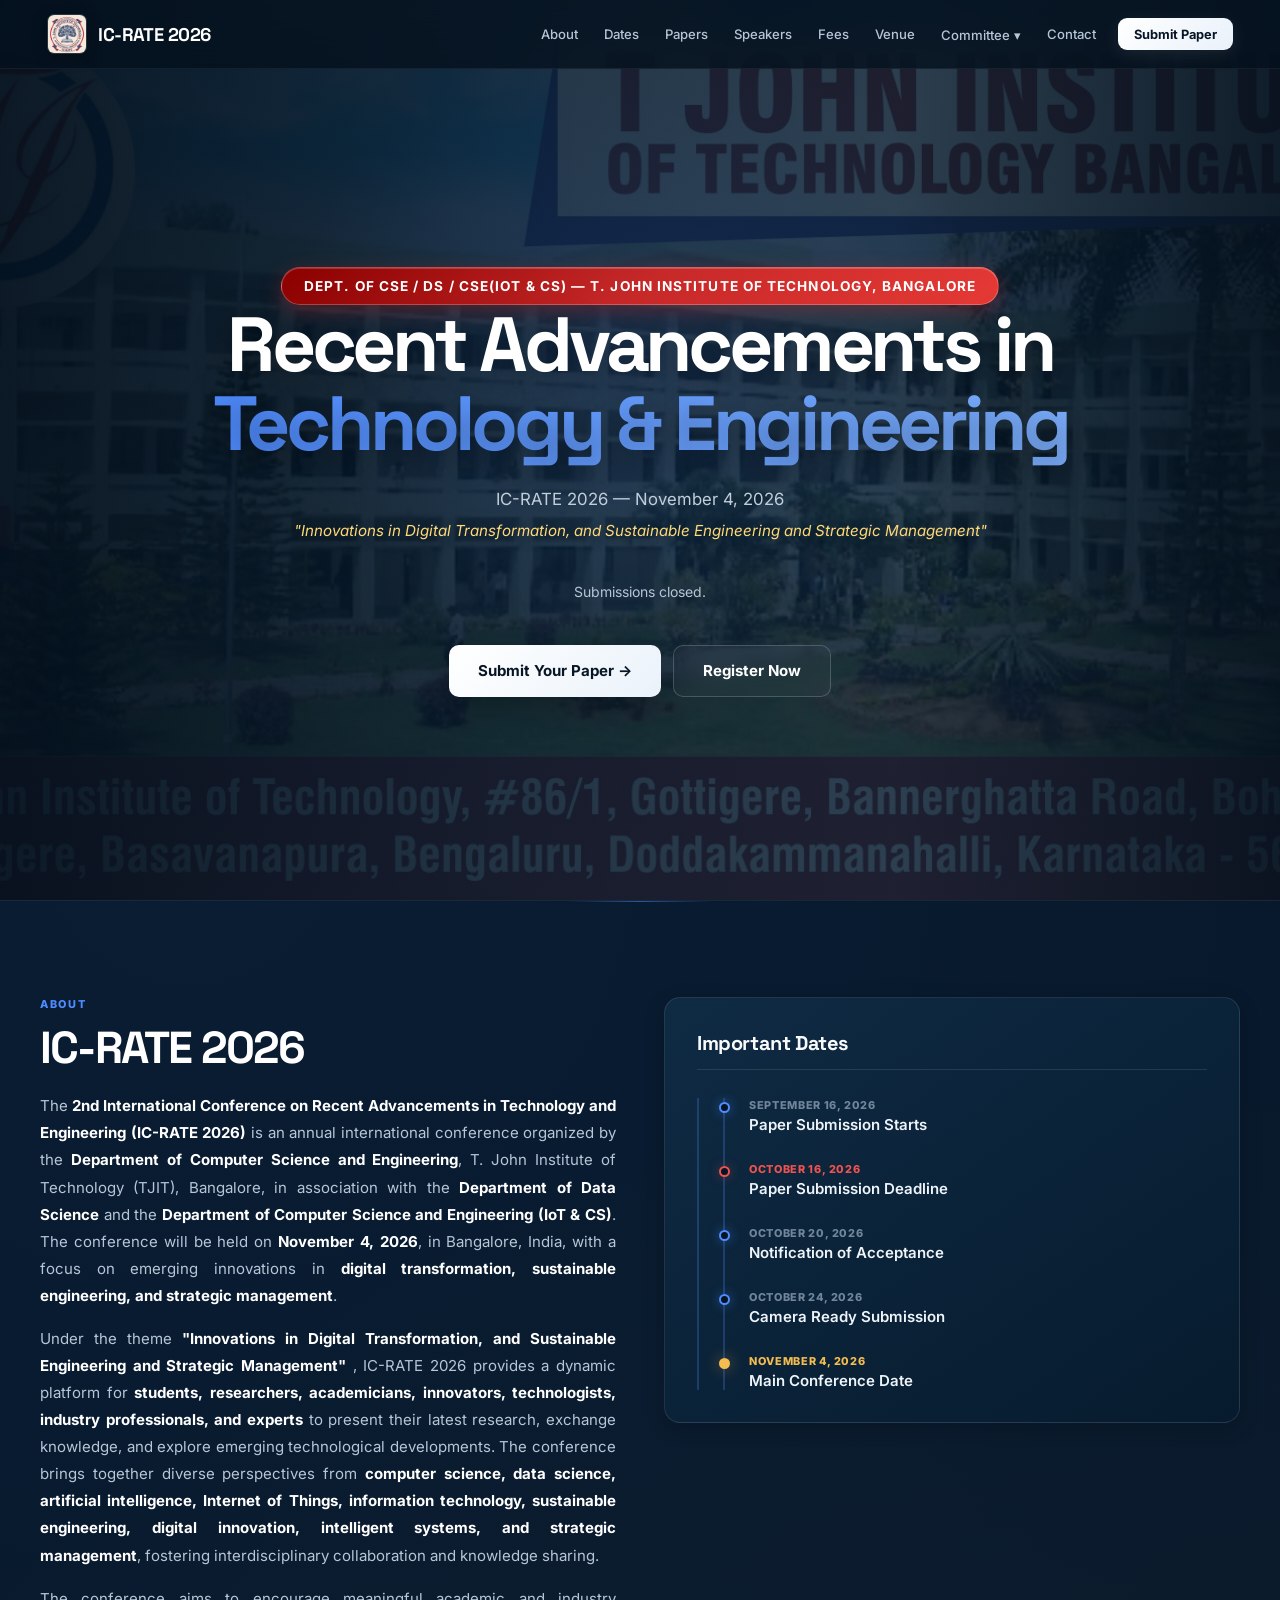
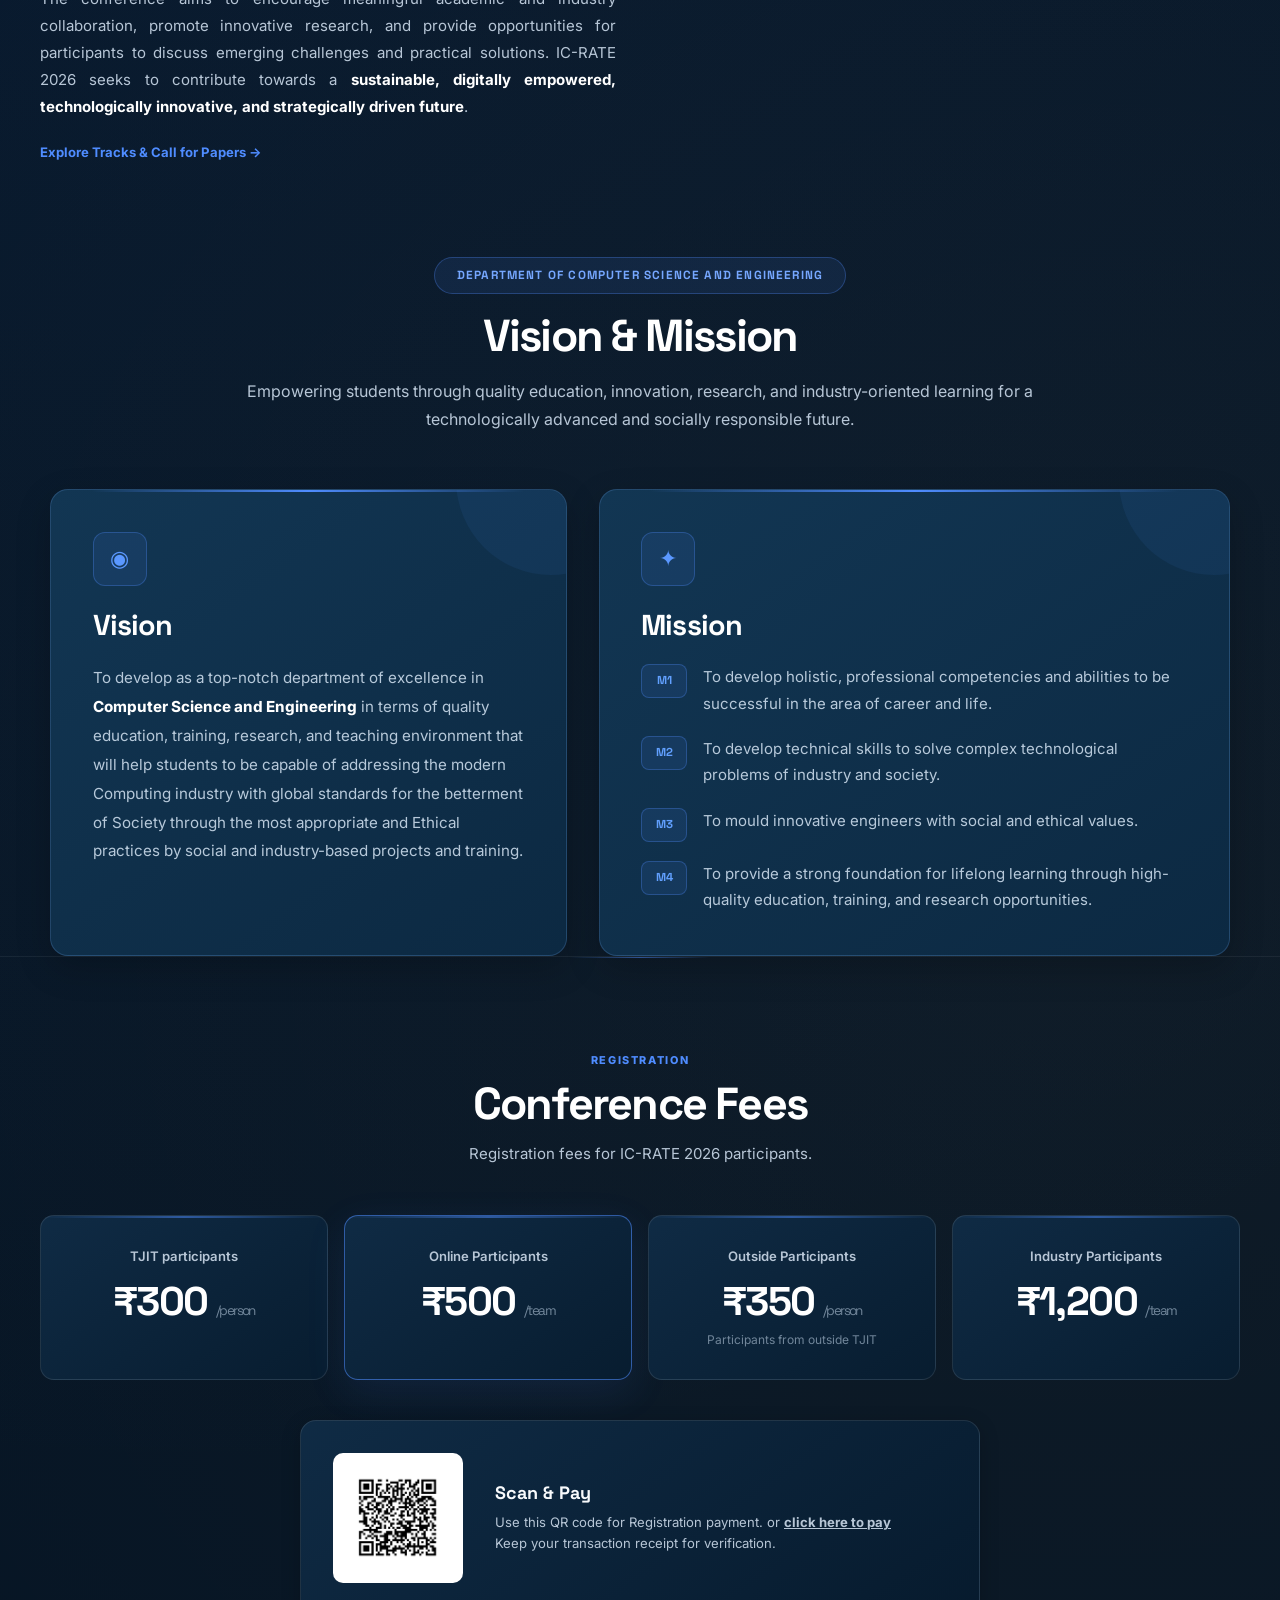
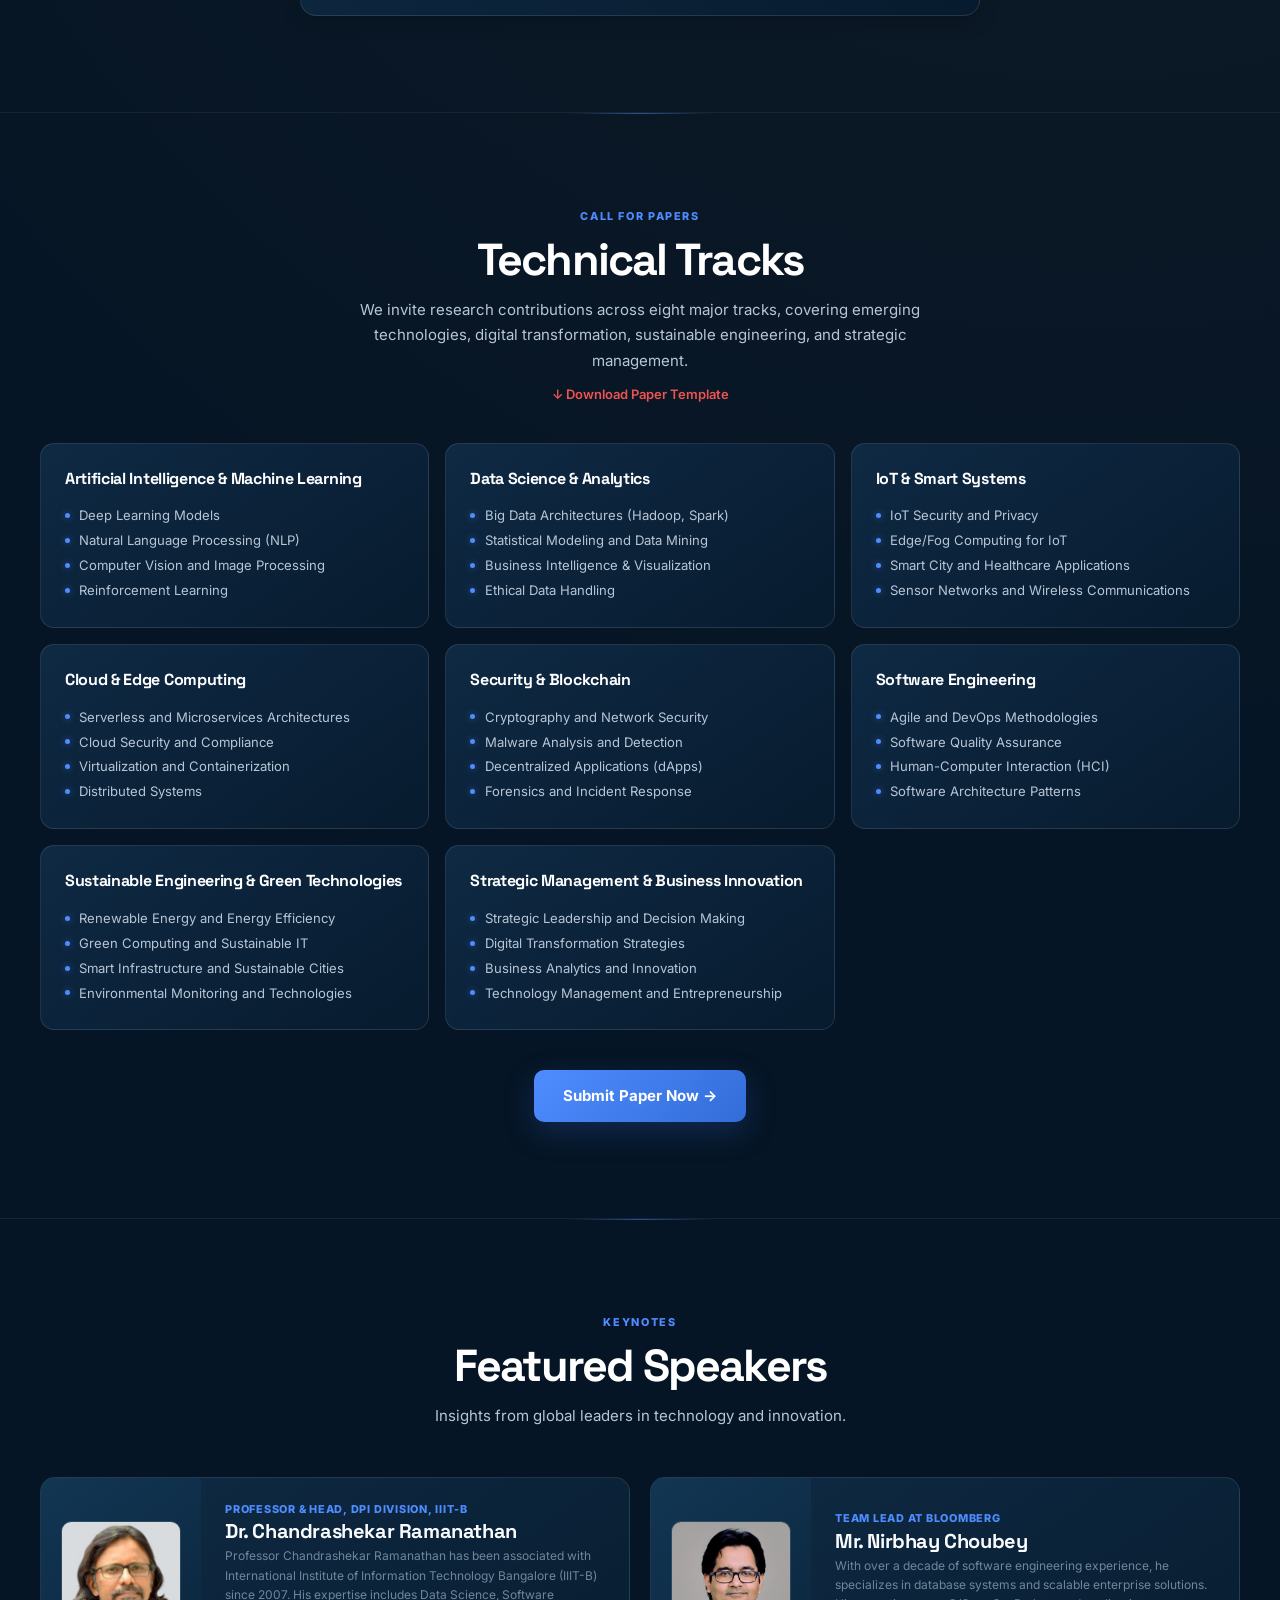
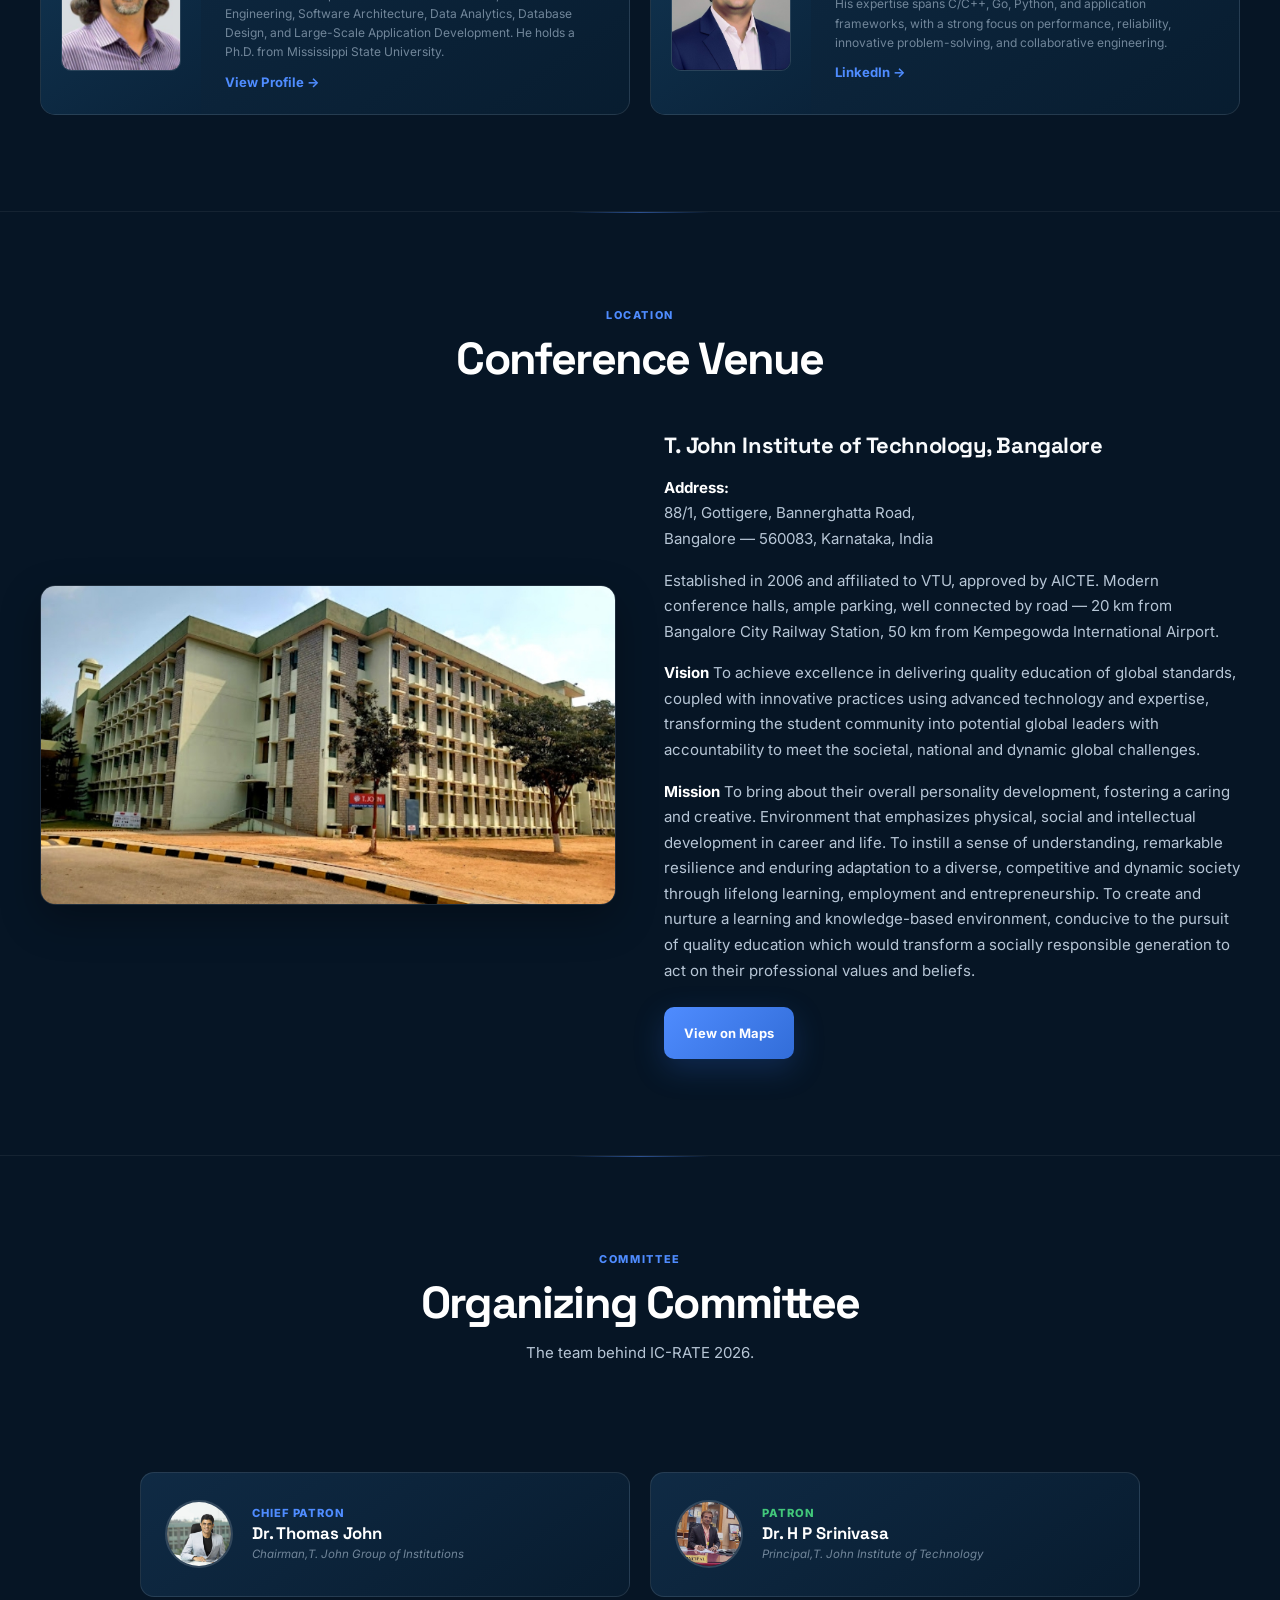
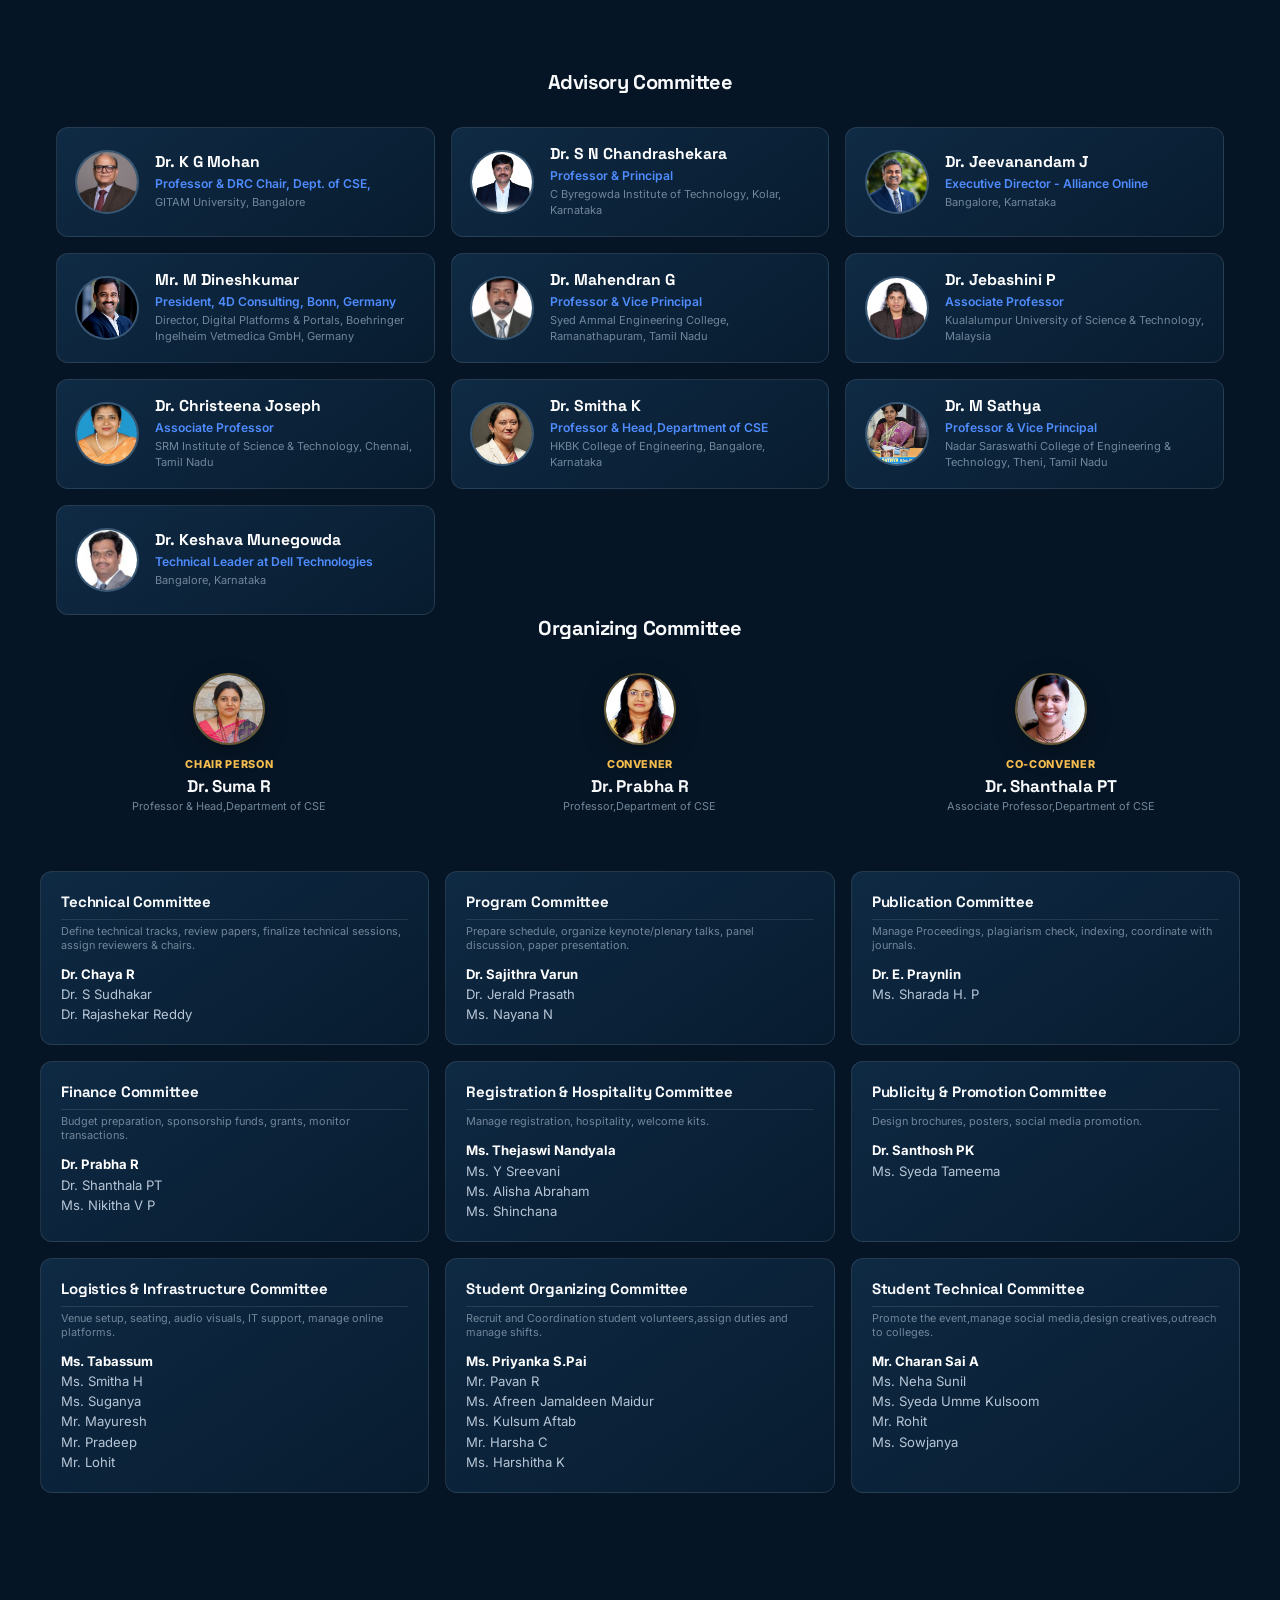
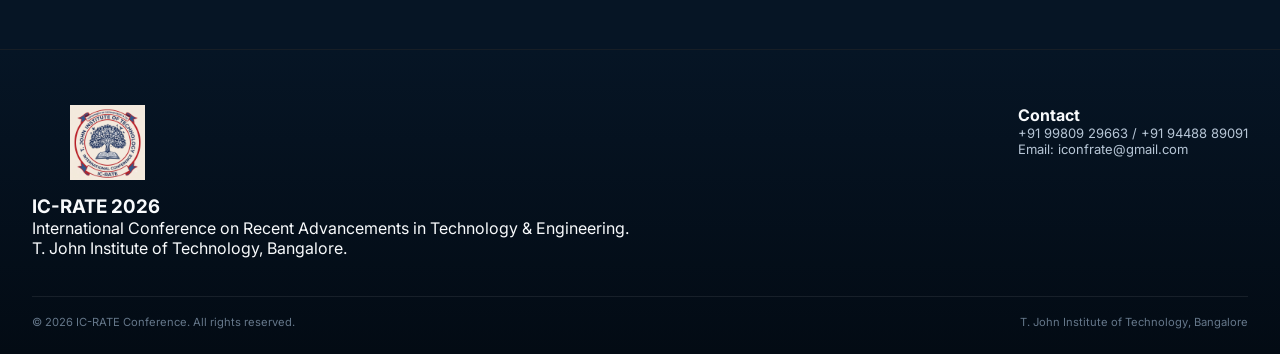
==== index.html @ 7c99b268 "after logo" ====
<!DOCTYPE html>
<html lang="en">
<head>
    <meta charset="UTF-8">
    <meta name="viewport" content="width=device-width, initial-scale=1.0">
    <link rel="icon" type="image/png" href="./image/LOGO.jpeg">
    <title>IC-RATE 2026 — International Conference on Recent Advancements in Technology & Engineering</title>
    <meta name="description" content="IC-RATE 2026: International Conference on Recent Advancements in Technology and Engineering. November 20, 2026 — T. John Institute of Technology, Bangalore.">
    <link rel="stylesheet" href="style.css">
</head>
<body>

    <!-- HEADER -->
    <header class="header" id="header">
        <div class="header-inner">
            <a href="#hero" class="logo-link">
                <img src="./image/LOGO.jpeg" alt="IC-RATE 2026" class="logo-img">
                <span class="logo-text">IC-RATE 2026</span>
            </a>

            <nav class="nav">
                <a href="#about">About</a>
                <a href="#dates-sec">Dates</a>
                <a href="#tracks">Papers</a>
                <a href="#keynotes">Speakers</a>
                <a href="#fees">Fees</a>
                <a href="#venue">Venue</a>
                <div class="nav-dd">
                    <a href="#committee" style="cursor:pointer">Committee ▾</a>
                    <div class="nav-dd-menu">
                        <a href="#committee">Organizing</a>
                        <a href="#advisory">Advisory</a>
                        <a href="#coreteam">Steering</a>
                    </div>
                </div>
                <a href="#contact">Contact</a>
                <a href="./submit-paper.html" class="nav-cta">
                    Submit Paper
                    </a>
            </nav>

            <button class="mobile-btn" id="mob-btn" aria-label="Menu"><span></span><span></span><span></span></button>
        </div>

        <nav class="mobile-menu" id="mob-menu">
            <button class="mobile-close" id="mob-close">&times;</button>
            <a href="#about" onclick="closeMob()">About</a>
            <a href="#dates-sec" onclick="closeMob()">Dates</a>
            <a href="#tracks" onclick="closeMob()">Papers</a>
            <a href="#keynotes" onclick="closeMob()">Speakers</a>
            <a href="#fees" onclick="closeMob()">Fees</a>
            <a href="#venue" onclick="closeMob()">Venue</a>
            <a href="#committee" onclick="closeMob()">Committee</a>
            <a href="#contact" onclick="closeMob()">Contact</a>
            <a href="./submit-paper.html" target="_blank" class="nav-cta" onclick="closeMob()">Submit Paper</a>
        </nav>
    </header>

    <!-- HERO -->
    <section class="hero" id="hero">
        <div class="hero-bg">
            <img src="./image/19666T John Institute.jpg" alt="TJIT Building" class="carousel-image active" size="cover">
            <img src="./image/blockgate.jpeg" alt="TJIT Campus" class="carousel-image">
            <img src="./image/maxresdefault.jpg" alt="Conference Hall" class="carousel-image">
        </div>
        <div class="hero-dim"></div>

        <div class="hero-body">
            <p class="hero-eyebrow">
    DEPT. OF CSE / DS / CSE(IOT & CS) — T. JOHN INSTITUTE OF TECHNOLOGY, BANGALORE
</p>

            <h1 class="hero-title">
                Recent Advancements in <em>Technology & Engineering</em>
            </h1>

            <p class="hero-sub">IC-RATE 2026 — November 4, 2026</p>
            <p class="hero-theme">"Innovations in Digital Transformation, and Sustainable Engineering and Strategic Management"</p>

            <div class="cd" id="countdown">
                <div class="cd-box"><div class="cd-n" id="c-d">--</div><div class="cd-l">Days</div></div>
                <div class="cd-box"><div class="cd-n" id="c-h">--</div><div class="cd-l">Hours</div></div>
                <div class="cd-box"><div class="cd-n" id="c-m">--</div><div class="cd-l">Min</div></div>
                <div class="cd-box"><div class="cd-n" id="c-s">--</div><div class="cd-l">Sec</div></div>
            </div>

            <div class="hero-btns">
                <a href="./submit-paper.html" target="_blank" class="btn btn-w">Submit Your Paper →</a>
                <a href="#fees" class="btn btn-ghost">Register Now</a>
            </div>
        </div>
    </section>

    <!-- ABOUT + DATES -->
    <section class="section" id="about">
        <div class="wrap">
            <div class="split">
                <div data-anim>
                    <p class="sec-eyebrow">About</p>
                    <h2 class="sec-title">IC-RATE 2026</h2>
                    <p class="about-body" style="margin-top:1.25rem;">
    The <strong>2nd International Conference on Recent Advancements in
    Technology and Engineering (IC-RATE 2026)</strong> is an annual
    international conference organized by the
    <strong>Department of Computer Science and Engineering</strong>,
    T. John Institute of Technology (TJIT), Bangalore, in association
    with the <strong>Department of Data Science</strong> and the
    <strong>Department of Computer Science and Engineering
    (IoT &amp; CS)</strong>.
    
    The conference will be held on <strong>November 4, 2026</strong>,
    in Bangalore, India, with a focus on emerging innovations in
    <strong>digital transformation, sustainable engineering, and
    strategic management</strong>.
</p>

<p class="about-body" style="margin-top:1rem;">
    Under the theme
    <strong>
        "Innovations in Digital Transformation, and Sustainable Engineering
        and Strategic Management"
    </strong>,
    IC-RATE 2026 provides a dynamic platform for
    <strong>students, researchers, academicians, innovators, technologists,
    industry professionals, and experts</strong> to present their latest
    research, exchange knowledge, and explore emerging technological
    developments.
    
    The conference brings together diverse perspectives from
    <strong>computer science, data science, artificial intelligence,
    Internet of Things, information technology, sustainable engineering,
    digital innovation, intelligent systems, and strategic management</strong>,
    fostering interdisciplinary collaboration and knowledge sharing.
</p>

<p class="about-body" style="margin-top:1rem;">
    The conference aims to encourage meaningful academic and industry
    collaboration, promote innovative research, and provide opportunities
    for participants to discuss emerging challenges and practical
    solutions. IC-RATE 2026 seeks to contribute towards a
    <strong>sustainable, digitally empowered, technologically innovative,
    and strategically driven future</strong>.
</p>
<!-- =========================================================
     VISION & MISSION
========================================================= -->
<!-- =========================================================
     DEPARTMENT VISION & MISSION
========================================================= -->


                    <a href="#tracks" class="arr-link">Explore Tracks & Call for Papers →</a>
                </div>

                <div data-anim data-anim-delay="2" id="dates-sec">
                    <div class="dates-box">
                        <h3 class="dates-heading">Important Dates</h3>
                        <div class="tl">
                            <div class="tl">
                            <div class="tl-item">
                                 <div class="tl-dot"></div>
                                <p class="tl-date">September 16, 2026</p>
                                <p class="tl-label">Paper Submission Starts</p>
                            </div>
                            <div class="tl-item red">
                            <div class="tl-dot"></div>
                            <p class="tl-date">October 16, 2026</p>
                            <p class="tl-label">Paper Submission Deadline</p>
                            </div>

                            <div class="tl-item">
                            <div class="tl-dot"></div>
                            <p class="tl-date">October 20, 2026</p>
                            <p class="tl-label">Notification of Acceptance</p>
                        </div>

                        <div class="tl-item">
                            <div class="tl-dot"></div>
                            <p class="tl-date">October 24, 2026</p>
                            <p class="tl-label">Camera Ready Submission</p>
                        </div>

                        <div class="tl-item gold">
                            <div class="tl-dot"></div>
                            <p class="tl-date">November 4, 2026</p>
                            <p class="tl-label">Main Conference Date</p>
                        </div>
                    </div>
                        </div>
                    </div>
                </div>
            </div>
        </div>
    </section>
<div class="department-vm" data-anim>

    <!-- Department Heading -->
    <div class="department-vm-heading">

        <p class="vm-eyebrow">
            DEPARTMENT OF COMPUTER SCIENCE AND ENGINEERING
        </p>

        <h2>
            Vision &amp; Mission
        </h2>

        <p class="vm-intro">
            Empowering students through quality education, innovation,
            research, and industry-oriented learning for a technologically
            advanced and socially responsible future.
        </p>

    </div>


    <!-- Vision & Mission Cards -->
    <div class="vision-mission">

        <!-- VISION -->
        <div class="vm-card">

            <div class="vm-icon">
                <span>◉</span>
            </div>

            <h3>Vision</h3>

            <p>
                To develop as a top-notch department of excellence in
                <strong>Computer Science and Engineering</strong> in terms of
                quality education, training, research, and teaching
                environment that will help students to be capable of
                addressing the modern Computing industry with global
                standards for the betterment of Society through the most
                appropriate and Ethical practices by social and
                industry-based projects and training.
            </p>

        </div>


        <!-- MISSION -->
        <div class="vm-card">

            <div class="vm-icon">
                <span>✦</span>
            </div>

            <h3>Mission</h3>

            <div class="mission-list">

                <div class="mission-item">
                    <span>M1</span>
                    <p>
                        To develop holistic, professional competencies and
                        abilities to be successful in the area of career and life.
                    </p>
                </div>

                <div class="mission-item">
                    <span>M2</span>
                    <p>
                        To develop technical skills to solve complex
                        technological problems of industry and society.
                    </p>
                </div>

                <div class="mission-item">
                    <span>M3</span>
                    <p>
                        To mould innovative engineers with social and ethical
                        values.
                    </p>
                </div>

                <div class="mission-item">
                    <span>M4</span>
                    <p>
                        To provide a strong foundation for lifelong learning
                        through high-quality education, training, and research
                        opportunities.
                    </p>
                </div>

            </div>

        </div>

    </div>

</div>
    <!-- FEES -->
    <section class="section" id="fees">
        <div class="wrap">

            <div style="text-align:center;margin-bottom:3rem;" data-anim>
                <p class="sec-eyebrow">Registration</p>
                <h2 class="sec-title">Conference Fees</h2>
                <p class="sec-desc" style="margin:0.75rem auto 0;">
                    Registration fees for IC-RATE 2026 participants.
                </p>
            </div>

            <div class="fees-row" data-anim>

                <div class="fee">
                    <p class="fee-cat">TJIT participants</p>
                    <p class="fee-price">₹300 <small>/person</small></p>
                    
                </div>

                <div class="fee pop">
                    <p class="fee-cat">Online Participants</p>
                    <p class="fee-price">₹500 <small>/team</small></p>
                    
                </div>

                <div class="fee">
                    <p class="fee-cat">Outside Participants</p>
                    <p class="fee-price">₹350 <small>/person</small></p>
                    <p class="fee-note">Participants from outside TJIT</p>
                </div>

                <div class="fee">
                    <p class="fee-cat">Industry Participants</p>
                    <p class="fee-price">₹1,200 <small>/team</small></p>
                    
                </div>

            </div>
            <div class="qr-strip" data-anim>
                <img src="./image/fees.jpg"
                    alt="Payment QR Code">

                <div>
                    <h4>Scan & Pay</h4>
                    <p>
                        Use this QR code for Registration payment. or <a href="https://forms.easebuzz.in/register/TJohnInstituteofTechn/ic-rate-2026-registration"><strong><u>click here to pay</u></strong></a><br>
                        Keep your transaction receipt for verification.
                    </p>
                </div>
            </div>

        </div>
    </section>



    <!-- CALL FOR PAPERS -->
    <!-- =========================================================
     CALL FOR PAPERS / TECHNICAL TRACKS
========================================================= -->

<section class="section" id="tracks">
    <div class="wrap">

        <!-- Section Heading -->
        <div style="text-align:center;margin-bottom:2.5rem;" data-anim>

            <p class="sec-eyebrow">Call for Papers</p>

            <h2 class="sec-title">Technical Tracks</h2>

            <p class="sec-desc" style="margin:0.75rem auto 0;">
                We invite research contributions across eight major tracks,
                covering emerging technologies, digital transformation,
                sustainable engineering, and strategic management.
            </p>

            <a href="https://drive.google.com/file/d/1yXmtBPtf-bDWNqI9zbNRnjCnfjYYNFZP/view?usp=drivesdk"
               target="_blank"
               rel="noopener"
               style="display:inline-block;
                      margin-top:0.75rem;
                      font-size:0.8125rem;
                      font-weight:600;
                      color:var(--red);">
                ↓ Download Paper Template
            </a>

        </div>


        <!-- =====================================================
             TECHNICAL TRACK GRID
        ====================================================== -->

        <div class="t-grid" data-anim>

            <!-- TRACK 1 -->
            <div class="t-card">

                <h3>
                    Artificial Intelligence &amp; Machine Learning
                </h3>

                <ul>
                    <li>Deep Learning Models</li>
                    <li>Natural Language Processing (NLP)</li>
                    <li>Computer Vision and Image Processing</li>
                    <li>Reinforcement Learning</li>
                </ul>

            </div>


            <!-- TRACK 2 -->
            <div class="t-card">

                <h3>
                    Data Science &amp; Analytics
                </h3>

                <ul>
                    <li>Big Data Architectures (Hadoop, Spark)</li>
                    <li>Statistical Modeling and Data Mining</li>
                    <li>Business Intelligence &amp; Visualization</li>
                    <li>Ethical Data Handling</li>
                </ul>

            </div>


            <!-- TRACK 3 -->
            <div class="t-card">

                <h3>
                    IoT &amp; Smart Systems
                </h3>

                <ul>
                    <li>IoT Security and Privacy</li>
                    <li>Edge/Fog Computing for IoT</li>
                    <li>Smart City and Healthcare Applications</li>
                    <li>Sensor Networks and Wireless Communications</li>
                </ul>

            </div>


            <!-- TRACK 4 -->
            <div class="t-card">

                <h3>
                    Cloud &amp; Edge Computing
                </h3>

                <ul>
                    <li>Serverless and Microservices Architectures</li>
                    <li>Cloud Security and Compliance</li>
                    <li>Virtualization and Containerization</li>
                    <li>Distributed Systems</li>
                </ul>

            </div>


            <!-- TRACK 5 -->
            <div class="t-card">

                <h3>
                    Security &amp; Blockchain
                </h3>

                <ul>
                    <li>Cryptography and Network Security</li>
                    <li>Malware Analysis and Detection</li>
                    <li>Decentralized Applications (dApps)</li>
                    <li>Forensics and Incident Response</li>
                </ul>

            </div>


            <!-- TRACK 6 -->
            <div class="t-card">

                <h3>
                    Software Engineering
                </h3>

                <ul>
                    <li>Agile and DevOps Methodologies</li>
                    <li>Software Quality Assurance</li>
                    <li>Human-Computer Interaction (HCI)</li>
                    <li>Software Architecture Patterns</li>
                </ul>

            </div>


            <!-- TRACK 7 -->
            <div class="t-card">

                <h3>
                    Sustainable Engineering &amp; Green Technologies
                </h3>

                <ul>
                    <li>Renewable Energy and Energy Efficiency</li>
                    <li>Green Computing and Sustainable IT</li>
                    <li>Smart Infrastructure and Sustainable Cities</li>
                    <li>Environmental Monitoring and Technologies</li>
                </ul>

            </div>


            <!-- TRACK 8 -->
            <div class="t-card">

                <h3>
                    Strategic Management &amp; Business Innovation
                </h3>

                <ul>
                    <li>Strategic Leadership and Decision Making</li>
                    <li>Digital Transformation Strategies</li>
                    <li>Business Analytics and Innovation</li>
                    <li>Technology Management and Entrepreneurship</li>
                </ul>

            </div>

        </div>


        <!-- SUBMIT PAPER BUTTON -->

        <div style="text-align:center;margin-top:2.5rem;" data-anim>

            <a href="./submit-paper.html"
               target="_blank"
               class="btn btn-accent">
                Submit Paper Now →
            </a>

        </div>

    </div>
</section>

    <!-- SPEAKERS -->
    <section class="section" id="keynotes">
        <div class="wrap">
            <div style="text-align:center;margin-bottom:3rem;" data-anim>
                <p class="sec-eyebrow">Keynotes</p>
                <h2 class="sec-title">Featured Speakers</h2>
                <p class="sec-desc" style="margin:0.75rem auto 0;">Insights from global leaders in technology and innovation.</p>
            </div>

            <div class="sp-grid" data-anim>
                <div class="sp-card">
                    <div class="sp-photo">
                        <img src="./image/Chandrashekar-Rama1.jpg" alt="Chandrashekar Ramanathan">
                    </div>
                    <div class="sp-body">
                        <p class="sp-role">Professor & Head, DPI Division, IIIT-B </p>

                        <h3 class="sp-name">Dr. Chandrashekar Ramanathan</h3>

        

                        <p class="sp-bio">
                            Professor Chandrashekar Ramanathan has been associated with International Institute of Information Technology Bangalore (IIIT-B) since 2007.
                            His expertise includes Data Science, Software Engineering, Software Architecture,
                            Data Analytics, Database Design, and Large-Scale Application Development.
                            He holds a Ph.D. from Mississippi State University.
                        </p>

                        <a href="https://www.iiitb.ac.in/faculty/chandrashekar-ramanathan"
                        target="_blank"
                        class="arr-link"
                        style="margin-top:0;">
                            View Profile →
                        </a>
                    </div>
                </div>

                <div class="sp-card">
                    <div class="sp-photo">
                        <img src="./image/LU.jpeg" alt="Nirbhay Choubey">
                    </div>
                    <div class="sp-body">
                        <p class="sp-role">Team Lead at Bloomberg</p>
                        <h3 class="sp-name">Mr. Nirbhay Choubey</h3>
                        <p class="sp-bio">With over a decade of software engineering experience, he specializes in database systems and scalable enterprise solutions. His expertise spans C/C++, Go, Python, and application frameworks, with a strong focus on performance, reliability, innovative problem-solving, and collaborative engineering.</p>
                        <a href="https://www.linkedin.com/in/nirbhayc/?lipi=urn%3Ali%3Apage%3Ad_flagship3_profile_view_base_contact_details%3BswGuXBqyQMiSSgutUBU7eg%3D%3D" target="_blank" class="arr-link" style="margin-top:0;">LinkedIn →</a>
                    </div>
                </div>
            </div>
        </div>
    </section>

    <!-- VENUE -->
    <section class="section" id="venue">
        <div class="wrap">
            <div style="text-align:center;margin-bottom:3rem;" data-anim>
                <p class="sec-eyebrow">Location</p>
                <h2 class="sec-title">Conference Venue</h2>
            </div>

            <div class="v-grid" data-anim>
                <img src="./image/blockgate.jpeg" alt="TJIT Campus" class="v-img">
                <div class="v-info">
                    <h3>T. John Institute of Technology, Bangalore</h3>
                    <p>
                        <strong>Address:</strong><br>
                        88/1, Gottigere, Bannerghatta Road,<br>
                        Bangalore — 560083, Karnataka, India
                    </p>
                    <p>
                        Established in 2006 and affiliated to VTU, approved by AICTE. Modern conference halls, ample parking, well connected by road — 20 km from Bangalore City Railway Station, 50 km from Kempegowda International Airport.
                    </p>
                    
                    <p><strong>Vision </strong>To achieve excellence in delivering quality education of global standards, coupled with innovative practices using advanced technology and expertise, transforming the student community into potential global leaders with accountability to meet the societal, national and dynamic global challenges.</p><p><strong>Mission</strong>
                    To bring about their overall personality development, fostering a caring and creative. Environment that emphasizes physical, social and intellectual development in career and life.
                    To instill a sense of understanding, remarkable resilience and enduring adaptation to a diverse, competitive and dynamic society through lifelong learning, employment and entrepreneurship.
                    To create and nurture a learning and knowledge-based environment, conducive to the pursuit of quality education which would transform a socially responsible generation to act on their professional values and beliefs.</p><a href="https://maps.app.goo.gl/tuCbLRYFfKM2oxBZ8" target="_blank" class="btn btn-accent" style="font-size:0.8125rem;padding:0.625rem 1.25rem;margin-top:0.5rem;">View on Maps</a>
                </div>
            </div>
        </div>
    </section>

    <!-- COMMITTEE -->
    <!-- COMMITTEE -->
<section class="section" id="committee">
    <div class="wrap">
        <div style="text-align:center;margin-bottom:3rem;" data-anim>
            <p class="sec-eyebrow">Committee</p>
            <h2 class="sec-title">Organizing Committee</h2>
            <p class="sec-desc" style="margin:0.75rem auto 0;">
                The team behind IC-RATE 2026.
            </p>
        </div>

        <!-- Institutional Leadership -->
        <h3 class="sub-heading" data-anim>Institutional Leadership</h3>

        <div class="patrons" data-anim>

            <div class="pat">
                <img src="./image/Dr. Thomas P .John.png"
                     alt="Dr. Thomas John">
                <div>
                    <p class="pr">Chief Patron</p>
                    <p class="pn">Dr. Thomas John</p>
                    <p class="pp">
                        Chairman,T. John Group of Institutions
                    </p>
                </div>
            </div>

            <div class="pat">
                <img src="./image/principal_sir.png"
                     alt="Dr. H P Srinivasa">
                <div>
                    <p class="pr" style="color:var(--green);">Patron</p>
                    <p class="pn">Dr. H P Srinivasa</p>
                    <p class="pp">
                       Principal,T. John Institute of Technology 
                    </p>
                </div>
            </div>

        </div>


<!-- =========================================================
     ADVISORY COMMITTEE
========================================================= -->

<h3 id="advisory" class="sub-heading" data-anim>
    Advisory Committee
</h3>

<div class="adv-grid" data-anim>

    <!-- 1. K G Mohan Gaindasa Kabadi -->
    <div class="adv">
        <img src="./image/K G MOHAN GAINDASA KABADI.jpeg"
             alt="K G Mohan Gaindasa Kabadi">

        <div>
            <p class="an">Dr. K G Mohan</p>

            <p class="ar">
                Professor &amp; DRC Chair, Dept. of CSE,
            </p>
            <p class="ao">GITAM University, Bangalore</p>
        </div>
    </div>


    <!-- 2. Dr. S N Chandrashekara -->
    <div class="adv">
        <img src="./image/CHANDRASECAR.jpeg"
             alt="Dr. S N Chandrashekara">

        <div>
            <p class="an">Dr. S N Chandrashekara</p>

            <p class="ar">
                Professor & Principal
            </p>

            <p class="ao">
                C Byregowda Institute of Technology,
                Kolar, Karnataka
            </p>
        </div>
    </div>


    <!-- 3. Dr. Jeevanandam J -->
    <div class="adv">
        <img src="./image/Dr. Jeevanandam J .png"
             alt="Dr. Jeevanandam J">

        <div>
            <p class="an">Dr. Jeevanandam J</p>

            <p class="ar">
                Executive Director - Alliance Online
            </p>

            <p class="ao">
                Bangalore, Karnataka
            </p>
        </div>
    </div>


    <!-- 4. Mr. M Dineshkumar -->
    <div class="adv">
        <img src="./image/Dineshkumar Munikrishnan.png"
             alt="Mr. M Dineshkumar">

        <div>
            <p class="an">Mr. M Dineshkumar</p>

            <p class="ar">
                President, 4D Consulting, Bonn, Germany
            </p>

            <p class="ao">
                Director, Digital Platforms &amp; Portals,
                Boehringer Ingelheim Vetmedica GmbH, Germany
            </p>
        </div>
    </div>


    <!-- 5. Dr. Mahendran G -->
    <div class="adv">
        <img src="./image/Mahendran.jpeg"
             alt="Dr. Mahendran G">

        <div>
            <p class="an">Dr. Mahendran G</p>

            <p class="ar">
                Professor & Vice Principal
            </p>

            <p class="ao">
                Syed Ammal Engineering College,
                Ramanathapuram, Tamil Nadu
            </p>
        </div>
    </div>


    <!-- 6. Dr. Jebashini P -->
    <div class="adv">
        <img src="./image/Jebashini.jpeg"
             alt="Dr. Jebashini P">

        <div>
            <p class="an">Dr. Jebashini P</p>

            <p class="ar">
                Associate Professor
            </p>

            <p class="ao">
                Kualalumpur University of Science &amp; Technology,
                Malaysia
            </p>
        </div>
    </div>


    <!-- 7. Dr. Christeena Joseph -->
    <div class="adv">
        <img src="./image/Christeena joseph.jpg"
             alt="Dr. Christeena Joseph">

        <div>
            <p class="an">Dr. Christeena Joseph</p>

            <p class="ar">
                Associate Professor
            </p>

            <p class="ao">
                SRM Institute of Science &amp; Technology,
                Chennai, Tamil Nadu
            </p>
        </div>
    </div>


    <!-- 8. Dr. Smitha K -->
    <div class="adv">
        <img src="./image/Smita.jpeg"
             alt="Dr. Smitha K">

        <div>
            <p class="an">Dr. Smitha K</p>

            <p class="ar">
                Professor & Head,Department of CSE
            </p>

            <p class="ao">
                HKBK College of Engineering,
                Bangalore, Karnataka
            </p>
        </div>
    </div>


    <!-- 9. Dr. M Sathya -->
    <div class="adv">
        <img src="./image/sathya.jpeg"
             alt="Dr. M Sathya">

        <div>
            <p class="an">Dr. M Sathya</p>

            <p class="ar">
                Professor & Vice Principal
            </p>

            <p class="ao">
                Nadar Saraswathi College of Engineering &amp; Technology,
                Theni, Tamil Nadu
            </p>
        </div>
    </div>


    <!-- 10. Dr. Keshava Munegowda -->
    <div class="adv">
        <img src="./image/Dr .Keshava Munegowda.jpeg"
             alt="Dr. Keshava Munegowda">

        <div>
            <p class="an">Dr. Keshava Munegowda</p>

            <p class="ar">
                Technical Leader at Dell Technologies
            </p>

            <p class="ao">
                Bangalore, Karnataka
            </p>
        </div>
    </div>

</div>
    
<section>   
     <!-- Organizing Committee -->
        <h3 class="sub-heading" data-anim>
            Organizing Committee
        </h3>

        <div class="core-grid" data-anim>

            <div class="cm">
                <img src="./image/suma.png"
                     alt="Dr. Suma R">
                <p class="cr">Chair Person</p>
                <p class="cn">Dr. Suma R</p>
                <p class="ct">
                    Professor & Head,Department of CSE
                </p>
            </div>

            <div class="cm">
                <img src="./image/PRABHA.jpg"
                     alt="Dr. Prabha R">
                <p class="cr">Convener</p>
                <p class="cn">Dr. Prabha R</p>
                <p class="ct">
                    Professor,Department of CSE
                </p>
            </div>

            <div class="cm">
                <img src="./image/shanthala.jpeg"
                     alt="Dr. Shanthala PT">
                <p class="cr">Co-Convener</p>
                <p class="cn">Dr. Shanthala PT</p>
                <p class="ct">
                    Associate Professor,Department of CSE
                </p>
            </div>

        </div>
    </section>

<section>   
        <!-- Functional Committees -->
        <h3 class="sub-heading" data-anim>
            Functional Committees
        </h3>

        <div class="fn-grid" data-anim>

            <!-- Technical Committee -->
            <div class="fn">
                <h4>Technical Committee</h4>
                <p class="fd">
                    Define technical tracks, review papers, finalize technical
                    sessions, assign reviewers & chairs.
                </p>
                <ul>
                    <li>Dr. Chaya R</li>
                    <li>Dr. S Sudhakar</li>
                    <li>Dr. Rajashekar Reddy</li>
                </ul>
            </div>

            <!-- Program Committee -->
            <div class="fn">
                <h4>Program Committee</h4>
                <p class="fd">
                    Prepare schedule, organize keynote/plenary talks,
                    panel discussion, paper presentation.
                </p>
                <ul>
                    <li>Dr. Sajithra Varun</li>
                    <li>Dr. Jerald Prasath</li>
                    <li>Ms. Nayana N</li>
                </ul>
            </div>

            <!-- Publication Committee -->
            <div class="fn">
                <h4>Publication Committee</h4>
                <p class="fd">
                    Manage Proceedings, plagiarism check, indexing,
                    coordinate with journals.
                </p>
                <ul>
                    <li>Dr. E. Praynlin</li>
                    <li>Ms. Sharada H. P</li>
                </ul>
            </div>

            <!-- Finance Committee -->
            <div class="fn">
                <h4>Finance Committee</h4>
                <p class="fd">
                    Budget preparation, sponsorship funds, grants,
                    monitor transactions.
                </p>
                <ul>
                    <li>Dr. Prabha R</li>
                    <li>Dr. Shanthala PT</li>
                    <li>Ms. Nikitha V P</li>
                </ul>
            </div>

            <!-- Registration & Hospitality -->
            <div class="fn">
                <h4>Registration & Hospitality Committee</h4>
                <p class="fd">
                    Manage registration, hospitality, welcome kits.
                </p>
                <ul>
                    <li>Ms. Thejaswi Nandyala</li>
                    <li>Ms. Y Sreevani</li>
                    <li>Ms. Alisha Abraham</li>
                    <li>Ms. Shinchana</li>
                </ul>
            </div>

            <!-- Publicity & Promotion -->
            <div class="fn">
                <h4>Publicity & Promotion Committee</h4>
                <p class="fd">
                    Design brochures, posters, social media promotion.
                </p>
                <ul>
                    <li>Dr. Santhosh PK</li>
                    <li>Ms. Syeda Tameema</li>
                </ul>
            </div>

            <!-- Logistics & Infrastructure -->
            <div class="fn">
                <h4>Logistics & Infrastructure Committee</h4>
                <p class="fd">
                    Venue setup, seating, audio visuals, IT support,
                    manage online platforms.
                </p>
                <ul>
                    <li>Ms. Tabassum</li>
                    <li>Ms. Smitha H</li>
                    <li>Ms. Suganya</li>
                    <li>Mr. Mayuresh</li>
                    <li>Mr. Pradeep</li>
                    <li>Mr. Lohit</li>
                </ul>
            </div>
            <div class="fn">
                <h4>Student Organizing Committee</h4>
                <p class="fd">
                   Recruit and Coordination student volunteers,assign duties and manage shifts.
                </p>
                <ul>
                    <li>Ms. Priyanka S.Pai</li>
                    <li>Mr. Pavan R</li>
                    <li>Ms. Afreen Jamaldeen Maidur </li>
                    <li>Ms. Kulsum Aftab</li>
                    <li>Mr. Harsha C </li>
                    <li>Ms. Harshitha K</li>
                </ul>
            </div>
            <div class="fn">
                <h4>Student Technical Committee</h4>
                <p class="fd">
                   Promote the event,manage social media,design creatives,outreach to colleges.
                </p>
                <ul>
                    <li>Mr. Charan Sai A</li>
                    <li>Ms. Neha Sunil</li>
                    <li>Ms. Syeda Umme Kulsoom</li>
                    <li>Mr. Rohit</li>
                    <li>Ms. Sowjanya </li>
                </ul>
            </div>
        </div>
    </div>
</section> 

    <!-- FOOTER -->
    <footer class="footer">
        <div class="footer-inner">
            <div class="footer-top">
                <div>
                 <h3><img src="./image/LOGO.jpeg" alt="IC-RATE 2026 Logo" class="footer-logo">IC-RATE 2026</h3>
                    
                    <p>
                    International Conference on Recent Advancements in Technology & Engineering.
                    <br>
                    T. John Institute of Technology, Bangalore.
                    </p>
                </div>
                <div id="contact">
                    <h4>Contact</h4>
                    <p style="font-size:0.8125rem;color:var(--text-dim);">+91 99809 29663 / +91 94488 89091</p>
                    <p style="font-size:0.8125rem;color:var(--text-dim);">Email: <a href="mailto:iconfrate@gmail.com">iconfrate@gmail.com</a></p>
                    
                </div>
            </div>
            <div class="footer-bottom">
                <p>&copy; 2026 IC-RATE Conference. All rights reserved.</p>
                <p>T. John Institute of Technology, Bangalore</p>
            </div>
        </div>
    </footer>

    <script>
    (function() {
        // Header scroll
        const hdr = document.getElementById('header');
        window.addEventListener('scroll', () => hdr.classList.toggle('scrolled', scrollY > 40));

        // Scroll reveal
        const io = new IntersectionObserver((entries) => {
            entries.forEach(e => { if (e.isIntersecting) { e.target.classList.add('in'); io.unobserve(e.target); } });
        }, { threshold: 0.1, rootMargin: '0px 0px -60px 0px' });
        document.querySelectorAll('[data-anim]').forEach(el => io.observe(el));

        // Countdown — Paper Submission Deadline: October 21, 2026
const dl = new Date('October 14, 2026 23:59:59').getTime();
        const p = n => String(n).padStart(2, '0');
        (function tick() {
            const d = dl - Date.now();
            if (d <= 0) { document.getElementById('countdown').innerHTML = '<p style="color:var(--text-dim);font-size:0.875rem;">Submissions closed.</p>'; return; }
            document.getElementById('c-d').textContent = p(Math.floor(d / 864e5));
            document.getElementById('c-h').textContent = p(Math.floor((d % 864e5) / 36e5));
            document.getElementById('c-m').textContent = p(Math.floor((d % 36e5) / 6e4));
            document.getElementById('c-s').textContent = p(Math.floor((d % 6e4) / 1e3));
            setTimeout(tick, 1000);
        })();

        // Hero carousel
        const imgs = document.querySelectorAll('.carousel-image');
        let ci = 0;
        if (imgs.length > 1) setInterval(() => { imgs[ci].classList.remove('active'); ci = (ci + 1) % imgs.length; imgs[ci].classList.add('active'); }, 5000);

        // Mobile menu
        const mn = document.getElementById('mob-menu');
        document.getElementById('mob-btn').addEventListener('click', () => mn.classList.add('open'));
        document.getElementById('mob-close').addEventListener('click', () => mn.classList.remove('open'));
        window.closeMob = () => mn.classList.remove('open');
    })();
    </script>
</body>
</html>
---- style.css ----
@import url('https://fonts.googleapis.com/css2?family=Space+Grotesk:wght@400;500;600;700&family=Inter:wght@400;500;600;700&display=swap');

/* =========================================================
   RATE 2026 — PROFESSIONAL TECHNOLOGY CONFERENCE THEME
   Navy + Royal Blue + Gold
========================================================= */

:root {
    /* Main colors */
    --bg: #061525;
    --bg-dark: #04101d;
    --bg-elevated: #0b2138;
    --bg-card: #102c46;
    --bg-card-hover: #153957;

    /* Borders */
    --border: rgba(255,255,255,0.10);
    --border-hover: rgba(255,255,255,0.22);

    /* Text */
    --text: #f8fafc;
    --text-dim: #b7c6d6;
    --text-muted: #71869a;

    /* Brand */
    --accent: #4f8cff;
    --accent-hover: #76a7ff;
    --accent-dark: #1f5ed8;

    /* Gold */
    --gold: #f5bd4f;
    --gold-light: #ffd978;

    /* Status */
    --red: #ef5350;
    --green: #42c77a;

    /* Fonts */
    --heading-font: 'Space Grotesk', sans-serif;
    --body-font: 'Inter', sans-serif;

    /* Shadows */
    --shadow-sm: 0 5px 20px rgba(0,0,0,0.20);
    --shadow-md: 0 15px 40px rgba(0,0,0,0.30);
    --shadow-lg: 0 25px 70px rgba(0,0,0,0.40);
}


/* =========================================================
   RESET
========================================================= */

* {
    box-sizing: border-box;
    margin: 0;
    padding: 0;
}

html {
    scroll-behavior: smooth;
    scroll-padding-top: 70px;
}

body {
    font-family: var(--body-font);
    background:
        radial-gradient(
            circle at 15% 10%,
            rgba(55,120,220,0.08),
            transparent 30%
        ),
        radial-gradient(
            circle at 85% 30%,
            rgba(245,189,79,0.04),
            transparent 25%
        ),
        var(--bg);
    color: var(--text);
    -webkit-font-smoothing: antialiased;
    overflow-x: hidden;
}

::selection {
    background: rgba(79,140,255,0.35);
    color: #fff;
}

a {
    color: inherit;
    text-decoration: none;
}

img {
    max-width: 100%;
    display: block;
}


/* =========================================================
   HEADER
========================================================= */

.header {
    position: fixed;
    top: 0;
    left: 0;
    width: 100%;
    z-index: 1000;

    background: rgba(4,16,29,0.78);

    backdrop-filter: blur(22px);
    -webkit-backdrop-filter: blur(22px);

    border-bottom: 1px solid rgba(255,255,255,0.06);

    transition:
        background 0.3s ease,
        border-color 0.3s ease,
        box-shadow 0.3s ease;
}

.header.scrolled {
    background: rgba(4,16,29,0.94);
    border-bottom-color: var(--border);
    box-shadow: 0 8px 30px rgba(0,0,0,0.25);
}

.header-inner {
    max-width: 1250px;
    margin: 0 auto;

    padding: 0 2rem;
    height: 68px;

    display: flex;
    align-items: center;
    justify-content: space-between;
}


/* =========================================================
   LOGO
========================================================= */

.logo-link {
    display: flex;
    align-items: center;
    gap: 0.7rem;

    flex-shrink: 0;
}

.logo-img {
    height: 40px;
    width: 40px;

    object-fit: cover;

    border-radius: 7px;

    border: 1px solid rgba(255,255,255,0.15);

    box-shadow:
        0 4px 15px rgba(0,0,0,0.25);
}

.logo-text {
    font-family: var(--heading-font);

    font-size: 1.15rem;
    font-weight: 700;

    letter-spacing: -0.03em;

    color: #fff;
}


/* =========================================================
   DESKTOP NAVIGATION
========================================================= */

.nav {
    display: flex;
    align-items: center;
    gap: 2px;
}

.nav a {
    position: relative;

    font-size: 0.82rem;
    font-weight: 500;

    color: var(--text-dim);

    padding: 0.55rem 0.75rem;

    border-radius: 7px;

    transition:
        color 0.2s ease,
        background 0.2s ease;
}

.nav a:hover {
    color: #fff;
    background: rgba(255,255,255,0.055);
}


/* =========================================================
   COMMITTEE DROPDOWN
========================================================= */

.nav-dd {
    position: relative;
}

.nav-dd-menu {
    position: absolute;

    top: calc(100% + 8px);
    right: 0;

    min-width: 200px;

    background: rgba(13,39,63,0.98);

    border: 1px solid var(--border);

    border-radius: 12px;

    padding: 0.45rem;

    box-shadow: var(--shadow-md);

    opacity: 0;

    pointer-events: none;

    transform: translateY(8px);

    transition:
        opacity 0.2s ease,
        transform 0.2s ease;
}

.nav-dd:hover .nav-dd-menu {
    opacity: 1;
    pointer-events: auto;

    transform: translateY(0);
}

.nav-dd-menu a {
    display: block;

    padding: 0.65rem 0.8rem;

    font-size: 0.8rem;

    border-radius: 7px;
}

.nav-dd-menu a:hover {
    background: rgba(79,140,255,0.12);
    color: #fff;
}


/* =========================================================
   SUBMIT PAPER NAV BUTTON
========================================================= */

.nav-cta {
    font-size: 0.8rem !important;
    font-weight: 700 !important;

    color: #071525 !important;

    background:
        linear-gradient(
            135deg,
            #ffffff,
            #e9f1fa
        );

    padding: 0.55rem 1rem !important;

    border-radius: 9px !important;

    margin-left: 0.5rem;

    box-shadow:
        0 5px 20px rgba(255,255,255,0.08);

    transition:
        transform 0.2s ease,
        box-shadow 0.2s ease,
        opacity 0.2s ease !important;
}

.nav-cta:hover {
    opacity: 1 !important;

    color: #071525 !important;

    transform: translateY(-2px);

    box-shadow:
        0 8px 25px rgba(255,255,255,0.15);
}


/* =========================================================
   MOBILE BUTTON
========================================================= */

.mobile-btn {
    display: none;

    background: rgba(255,255,255,0.05);

    border: 1px solid rgba(255,255,255,0.10);

    border-radius: 8px;

    cursor: pointer;

    padding: 9px;

    width: 42px;
    height: 42px;
}

.mobile-btn span {
    display: block;

    width: 21px;
    height: 2px;

    background: #fff;

    margin: 4px auto;

    border-radius: 5px;

    transition: all 0.3s ease;
}


/* =========================================================
   MOBILE MENU
========================================================= */

.mobile-menu {
    display: none;

    position: fixed;

    inset: 0;

    width: 100vw;
    height: 100vh;
    height: 100dvh;

    background:
        radial-gradient(
            circle at 50% 10%,
            rgba(79,140,255,0.12),
            transparent 35%
        ),
        #061525;

    z-index: 99999;

    flex-direction: column;

    align-items: center;

    justify-content: center;

    gap: 0.35rem;

    padding: 80px 25px 40px;

    overflow-y: auto;
}

.mobile-menu.open {
    display: flex;
}

.mobile-menu a {
    width: min(340px, 100%);

    text-align: center;

    font-family: var(--heading-font);

    font-size: 1.15rem;

    font-weight: 600;

    color: var(--text-dim);

    padding: 0.9rem 1.5rem;

    border-radius: 10px;

    transition:
        color 0.2s ease,
        background 0.2s ease,
        transform 0.2s ease;
}

.mobile-menu a:hover {
    color: #fff;

    background:
        rgba(79,140,255,0.12);

    transform: translateY(-1px);
}

.mobile-close {
    position: absolute;

    top: 18px;
    right: 20px;

    width: 44px;
    height: 44px;

    display: flex;

    align-items: center;
    justify-content: center;

    background: rgba(255,255,255,0.05);

    border: 1px solid rgba(255,255,255,0.10);

    border-radius: 10px;

    font-size: 2rem;

    line-height: 1;

    color: var(--text-dim);

    cursor: pointer;
}

.mobile-close:hover {
    color: #fff;

    background: rgba(255,255,255,0.10);
}


/* =========================================================
   HERO
========================================================= */

.hero {
    position: relative;

    min-height: 100vh;

    display: flex;

    align-items: center;

    overflow: hidden;

    background:
        linear-gradient(
            135deg,
            #061525,
            #0b2943
        );
}

.hero-bg {
    position: absolute;

    inset: 0;

    overflow: hidden;
}
.hero-eyebrow {
    display: inline-block;

    background: linear-gradient(
        135deg,
        #8b0000,
        #c62828,
        #e53935
    );

    color: #ffffff;

    padding: 10px 22px;
    border-radius: 30px;

    border: 1px solid rgba(255, 255, 255, 0.25);

    font-size: 0.85rem;
    font-weight: 700;
    letter-spacing: 0.08em;
    text-align: center;

    box-shadow:
        0 6px 20px rgba(198, 40, 40, 0.35),
        inset 0 1px 0 rgba(255, 255, 255, 0.18);
}
@media (max-width: 600px) {
    .hero-eyebrow {
        max-width: 92%;
        padding: 8px 14px;
        font-size: 0.65rem;
        line-height: 1.5;
        letter-spacing: 0.05em;
    }
}
.carousel-image {
    position: absolute;

    inset: 0;

    width: 100%;
    height: 100%;

    object-fit: cover;

    opacity: 0;

    transform: scale(1.02);

    transition:
        opacity 1.5s ease,
        transform 6s ease;
}

.carousel-image.active {
    opacity: 0.48;

    transform: scale(1);
}


/* =========================================================
   HERO OVERLAY
========================================================= */

.hero-dim {
    position: absolute;

    inset: 0;

    background:
        linear-gradient(
            90deg,
            rgba(3,16,29,0.92) 0%,
            rgba(5,25,43,0.76) 38%,
            rgba(6,28,47,0.68) 70%,
            rgba(4,17,30,0.90) 100%
        );

    z-index: 1;
}

.hero::after {
    content: "";

    position: absolute;

    inset: 0;

    background:
        radial-gradient(
            circle at 50% 40%,
            rgba(79,140,255,0.10),
            transparent 42%
        );

    pointer-events: none;

    z-index: 1;
}


/* =========================================================
   HERO CONTENT
========================================================= */

.hero-body {
    position: relative;

    z-index: 2;

    max-width: 1050px;

    width: 100%;

    margin: 0 auto;

    padding:
        9rem 2rem
        5rem;

    text-align: center;
}

.hero-label {
    display: inline-block;

    font-size: 0.72rem;

    font-weight: 600;

    letter-spacing: 0.13em;

    text-transform: uppercase;

    color: #c3d1df;

    margin-bottom: 1.6rem;

    padding: 0.45rem 0.8rem;

    background: rgba(255,255,255,0.05);

    border:
        1px solid rgba(255,255,255,0.08);

    border-radius: 30px;
}


/* =========================================================
   HERO TITLE
========================================================= */

.hero-title {
    font-family: var(--heading-font);

    font-size: clamp(
        2.7rem,
        6vw,
        5.3rem
    );

    font-weight: 700;

    line-height: 1.02;

    letter-spacing: -0.055em;

    margin-bottom: 1.5rem;

    color: #fff;

    text-shadow:
        0 8px 35px rgba(0,0,0,0.35);
}

.hero-title em {
    font-style: normal;

    background:
        linear-gradient(
            90deg,
            #4f8cff,
            #7db0ff
        );

    -webkit-background-clip: text;

    background-clip: text;

    color: transparent;
}


/* =========================================================
   HERO SUBTITLE
========================================================= */

.hero-sub {
    font-size: 1.05rem;

    color: #c1cfdd;

    margin-bottom: 0.5rem;

    line-height: 1.6;
}

.hero-theme {
    font-size: 0.95rem;

    font-style: italic;

    color: var(--gold-light);

    margin-bottom: 2.7rem;

    text-shadow:
        0 3px 15px rgba(0,0,0,0.35);
}


/* =========================================================
   COUNTDOWN
========================================================= */

.cd {
    display: flex;

    justify-content: center;

    gap: 0.8rem;

    margin-bottom: 2.8rem;

    flex-wrap: wrap;
}

.cd-box {
    position: relative;

    min-width: 82px;

    padding: 1rem 0.7rem;

    text-align: center;

    background:
        linear-gradient(
            145deg,
            rgba(17,51,81,0.90),
            rgba(7,28,47,0.90)
        );

    border:
        1px solid rgba(255,255,255,0.12);

    border-radius: 12px;

    box-shadow:
        0 10px 30px rgba(0,0,0,0.25);

    overflow: hidden;
}

.cd-box::before {
    content: "";

    position: absolute;

    top: 0;
    left: 20%;

    width: 60%;
    height: 1px;

    background:
        linear-gradient(
            90deg,
            transparent,
            var(--accent),
            transparent
        );
}

.cd-n {
    font-family: var(--heading-font);

    font-size: 2rem;

    font-weight: 700;

    letter-spacing: -0.03em;

    font-variant-numeric: tabular-nums;

    color: #fff;
}

.cd-l {
    font-size: 0.62rem;

    font-weight: 700;

    text-transform: uppercase;

    letter-spacing: 0.11em;

    color: #7890a5;

    margin-top: 5px;
}


/* =========================================================
   HERO BUTTONS
========================================================= */

.hero-btns {
    display: flex;

    flex-wrap: wrap;

    justify-content: center;

    gap: 0.8rem;
}

.btn {
    display: inline-flex;

    align-items: center;
    justify-content: center;

    font-family: var(--body-font);

    font-weight: 700;

    font-size: 0.94rem;

    padding:
        0.9rem
        1.8rem;

    min-height: 52px;

    border-radius: 10px;

    border: none;

    cursor: pointer;

    transition:
        transform 0.2s ease,
        box-shadow 0.2s ease,
        background 0.2s ease,
        border-color 0.2s ease;
}

.btn:hover {
    transform: translateY(-3px);
}


/* White primary button */

.btn-w {
    background:
        linear-gradient(
            135deg,
            #ffffff,
            #eaf2fa
        );

    color: #071525;

    box-shadow:
        0 10px 30px rgba(0,0,0,0.25);
}

.btn-w:hover {
    box-shadow:
        0 15px 40px rgba(0,0,0,0.35);
}


/* Transparent secondary */

.btn-ghost {
    background:
        rgba(255,255,255,0.03);

    color: #fff;

    border:
        1px solid rgba(255,255,255,0.18);

    backdrop-filter: blur(10px);
}

.btn-ghost:hover {
    background:
        rgba(79,140,255,0.12);

    border-color:
        rgba(79,140,255,0.55);
}


/* Blue button */

.btn-accent {
    background:
        linear-gradient(
            135deg,
            var(--accent),
            #326dd8
        );

    color: #fff;

    box-shadow:
        0 10px 30px rgba(45,105,210,0.25);
}

.btn-accent:hover {
    background:
        linear-gradient(
            135deg,
            #6ea3ff,
            #3f7ee7
        );

    box-shadow:
        0 15px 40px rgba(45,105,210,0.35);
}


/* =========================================================
   SECTIONS
========================================================= */

.section {
    position: relative;

    padding: 6rem 2rem;

    border-top:
        1px solid rgba(255,255,255,0.06);
}

.section::before {
    content: "";

    position: absolute;

    top: 0;
    left: 50%;

    width: 140px;
    height: 1px;

    transform: translateX(-50%);

    background:
        linear-gradient(
            90deg,
            transparent,
            rgba(79,140,255,0.5),
            transparent
        );
}

.wrap {
    max-width: 1200px;

    margin: 0 auto;
}


/* =========================================================
   SECTION TITLES
========================================================= */

.sec-eyebrow {
    font-size: 0.68rem;

    font-weight: 800;

    text-transform: uppercase;

    letter-spacing: 0.15em;

    color: var(--accent);

    margin-bottom: 0.75rem;
}

.sec-title {
    font-family: var(--heading-font);

    font-size:
        clamp(
            1.8rem,
            3.5vw,
            2.8rem
        );

    font-weight: 700;

    letter-spacing: -0.04em;

    line-height: 1.1;

    margin-bottom: 0.8rem;

    color: #fff;
}

.sec-desc {
    font-size: 0.94rem;

    color: var(--text-dim);

    max-width: 560px;

    line-height: 1.7;
}


/* =========================================================
   SCROLL ANIMATION
========================================================= */

[data-anim] {
    opacity: 0;

    transform:
        translateY(28px);

    transition:
        opacity 0.7s cubic-bezier(.22,.61,.36,1),
        transform 0.7s cubic-bezier(.22,.61,.36,1);
}

[data-anim].in {
    opacity: 1;

    transform:
        translateY(0);
}

[data-anim-delay="1"] {
    transition-delay: 0.08s;
}

[data-anim-delay="2"] {
    transition-delay: 0.16s;
}

[data-anim-delay="3"] {
    transition-delay: 0.24s;
}

[data-anim-delay="4"] {
    transition-delay: 0.32s;
}

[data-anim-delay="5"] {
    transition-delay: 0.40s;
}


/* =========================================================
   ABOUT + DATES
========================================================= */

.split {
    display: grid;

    grid-template-columns:
        1fr 1fr;

    gap: 3rem;

    align-items: start;
}

.about-body {
    font-size: 0.94rem;

    color: var(--text-dim);

    line-height: 1.8;

    text-align: justify;
}

.about-body strong {
    color: #fff;
}

.arr-link {
    display: inline-flex;

    align-items: center;

    gap: 0.4rem;

    font-size: 0.82rem;

    font-weight: 700;

    color: var(--accent);

    margin-top: 1.5rem;

    transition:
        gap 0.2s ease;
}

.arr-link:hover {
    gap: 0.7rem;

    color: var(--accent-hover);
}


/* =========================================================
   DATES CARD
========================================================= */

.dates-box {
    background:
        linear-gradient(
            145deg,
            rgba(16,44,70,0.92),
            rgba(7,27,46,0.92)
        );

    border:
        1px solid var(--border);

    border-radius: 16px;

    padding: 2rem;

    box-shadow:
        var(--shadow-sm);
}

.dates-heading {
    font-family: var(--heading-font);

    font-size: 1.25rem;

    font-weight: 700;

    margin-bottom: 1.75rem;

    padding-bottom: 0.8rem;

    border-bottom:
        1px solid var(--border);

    letter-spacing: -0.02em;
}

.tl {
    padding-left: 1.5rem;

    border-left:
        2px solid rgba(79,140,255,0.25);
}

.tl-item {
    position: relative;

    padding-bottom: 1.75rem;

    transition:
        transform 0.2s ease;
}

.tl-item:last-child {
    padding-bottom: 0;
}

.tl-item:hover {
    transform:
        translateX(5px);
}

.tl-dot {
    position: absolute;

    left: -1.875rem;

    top: 4px;

    width: 11px;
    height: 11px;

    border-radius: 50%;

    background: var(--bg);

    border:
        2.5px solid var(--accent);

    box-shadow:
        0 0 12px rgba(79,140,255,0.45);
}

.tl-item.red .tl-dot {
    border-color: var(--red);

    box-shadow:
        0 0 12px rgba(239,83,80,0.35);
}

.tl-item.gold .tl-dot {
    border-color: var(--gold);

    background: var(--gold);

    box-shadow:
        0 0 15px rgba(245,189,79,0.45);
}

.tl-date {
    font-size: 0.68rem;

    font-weight: 800;

    text-transform: uppercase;

    letter-spacing: 0.06em;

    color: var(--text-muted);
}

.tl-item.red .tl-date {
    color: var(--red);
}

.tl-item.gold .tl-date {
    color: var(--gold);
}

.tl-label {
    font-size: 0.94rem;

    font-weight: 600;

    margin-top: 3px;

    color: #eef4fa;
}


/* =========================================================
   FEES
========================================================= */

.fees-row {
    display: grid;

    grid-template-columns:
        repeat(4, 1fr);

    gap: 1rem;
}

.fee {
    position: relative;

    background:
        linear-gradient(
            145deg,
            rgba(16,44,70,0.95),
            rgba(8,29,48,0.95)
        );

    border:
        1px solid var(--border);

    border-radius: 14px;

    padding: 2rem 1.5rem;

    text-align: center;

    overflow: hidden;

    transition:
        transform 0.25s ease,
        border-color 0.25s ease,
        box-shadow 0.25s ease;
}

.fee::before {
    content: "";

    position: absolute;

    top: 0;
    left: 0;

    width: 100%;
    height: 2px;

    background:
        linear-gradient(
            90deg,
            transparent,
            var(--accent),
            transparent
        );

    opacity: 0.5;
}

.fee:hover {
    border-color:
        rgba(79,140,255,0.40);

    transform:
        translateY(-6px);

    box-shadow:
        var(--shadow-md);
}

.fee.pop {
    border-color:
        rgba(79,140,255,0.55);

    box-shadow:
        0 12px 40px rgba(79,140,255,0.10);
}

.fee-cat {
    font-size: 0.82rem;

    font-weight: 600;

    color: var(--text-dim);

    margin-bottom: 0.75rem;
}

.fee-price {
    font-family: var(--heading-font);

    font-size: 2.5rem;

    font-weight: 700;

    letter-spacing: -0.04em;

    margin-bottom: 0.3rem;

    color: #fff;
}

.fee-price small {
    font-size: 0.85rem;

    font-weight: 400;

    color: var(--text-muted);
}

.fee-note {
    font-size: 0.75rem;

    color: var(--text-muted);
}


/* =========================================================
   QR
========================================================= */

.qr-strip {
    display: flex;

    align-items: center;

    gap: 2rem;

    background:
        linear-gradient(
            145deg,
            rgba(16,44,70,0.95),
            rgba(7,27,46,0.95)
        );

    border:
        1px solid var(--border);

    border-radius: 16px;

    padding: 2rem;

    margin-top: 2.5rem;

    max-width: 680px;

    margin-left: auto;
    margin-right: auto;

    box-shadow:
        var(--shadow-sm);
}

.qr-strip img {
    width: 130px;
    height: 130px;

    border-radius: 10px;

    object-fit: contain;

    background: #fff;

    padding: 5px;

    border:
        1px solid var(--border);
}

.qr-strip h4 {
    font-family: var(--heading-font);

    font-size: 1.125rem;

    font-weight: 700;

    margin-bottom: 0.5rem;
}

.qr-strip p {
    font-size: 0.82rem;

    color: var(--text-dim);

    line-height: 1.6;
}


/* =========================================================
   PARTNERS
========================================================= */

.partners-strip {
    display: flex;

    justify-content: center;

    align-items: center;

    gap: 3rem;

    flex-wrap: wrap;
}

.partner-a {
    display: flex;

    flex-direction: column;

    align-items: center;

    gap: 0.5rem;

    opacity: 0.75;

    transition:
        opacity 0.2s ease,
        transform 0.2s ease;
}

.partner-a:hover {
    opacity: 1;

    transform:
        translateY(-3px);
}

.partner-a img {
    height: 56px;

    border-radius: 7px;

    object-fit: contain;
}

.partner-a span {
    font-size: 0.75rem;

    font-weight: 600;

    color: var(--text-muted);
}


/* =========================================================
   TRACKS
========================================================= */

.t-grid {
    display: grid;

    grid-template-columns:
        repeat(3, 1fr);

    gap: 1rem;
}

.t-card {
    position: relative;

    background:
        linear-gradient(
            145deg,
            rgba(16,44,70,0.92),
            rgba(8,28,47,0.92)
        );

    border:
        1px solid var(--border);

    border-radius: 14px;

    padding: 1.5rem;

    transition:
        transform 0.25s ease,
        border-color 0.25s ease,
        box-shadow 0.25s ease;
}

.t-card:hover {
    border-color:
        rgba(79,140,255,0.35);

    transform:
        translateY(-4px);

    box-shadow:
        var(--shadow-md);
}

.t-card h3 {
    font-family: var(--heading-font);

    font-size: 1rem;

    font-weight: 700;

    letter-spacing: -0.02em;

    margin-bottom: 0.9rem;

    color: #fff;
}

.t-card ul {
    list-style: none;
}

.t-card li {
    font-size: 0.82rem;

    color: var(--text-dim);

    padding:
        0.28rem
        0
        0.28rem
        0.9rem;

    position: relative;
}

.t-card li::before {
    content: '';

    position: absolute;

    left: 0;
    top: 0.65rem;

    width: 5px;
    height: 5px;

    border-radius: 50%;

    background: var(--accent);

    box-shadow:
        0 0 7px rgba(79,140,255,0.5);
}


/* =========================================================
   SPEAKERS
========================================================= */

.sp-grid {
    display: grid;

    grid-template-columns:
        1fr 1fr;

    gap: 1.25rem;
}

.sp-card {
    display: flex;

    overflow: hidden;

    background:
        linear-gradient(
            145deg,
            rgba(16,44,70,0.95),
            rgba(8,29,48,0.95)
        );

    border:
        1px solid var(--border);

    border-radius: 15px;

    transition:
        border-color 0.25s ease,
        transform 0.25s ease,
        box-shadow 0.25s ease;
}

.sp-card:hover {
    border-color:
        rgba(79,140,255,0.35);

    transform:
        translateY(-4px);

    box-shadow:
        var(--shadow-md);
}

.sp-photo {
    flex:
        0 0 160px;

    background:
        linear-gradient(
            145deg,
            #123653,
            #0a233a
        );

    display: flex;

    align-items: center;

    justify-content: center;

    padding: 1.25rem;
}

.sp-photo img {
    width: 120px;
    height: 150px;

    object-fit: cover;

    border-radius: 10px;

    border:
        1px solid rgba(255,255,255,0.12);
}

.sp-body {
    padding: 1.5rem;

    display: flex;

    flex-direction: column;

    justify-content: center;
}

.sp-role {
    font-size: 0.68rem;

    font-weight: 800;

    text-transform: uppercase;

    letter-spacing: 0.07em;

    color: var(--accent);

    margin-bottom: 0.15rem;
}

.sp-name {
    font-family: var(--heading-font);

    font-size: 1.25rem;

    font-weight: 700;

    letter-spacing: -0.02em;

    margin-bottom: 0.15rem;
}

.sp-at {
    font-size: 0.75rem;

    color: var(--text-dim);

    margin-bottom: 0.75rem;
}

.sp-bio {
    font-size: 0.75rem;

    color: var(--text-muted);

    line-height: 1.6;

    margin-bottom: 0.75rem;
}


/* =========================================================
   VENUE
========================================================= */

.v-grid {
    display: grid;

    grid-template-columns:
        1fr 1fr;

    gap: 3rem;

    align-items: center;
}

.v-img {
    width: 100%;

    height: 320px;

    object-fit: cover;

    border-radius: 15px;

    border:
        1px solid var(--border);

    box-shadow:
        var(--shadow-md);
}

.v-info h3 {
    font-family: var(--heading-font);

    font-size: 1.375rem;

    font-weight: 700;

    letter-spacing: -0.02em;

    margin-bottom: 1rem;
}

.v-info p {
    font-size: 0.94rem;

    color: var(--text-dim);

    line-height: 1.7;

    margin-bottom: 1rem;
}

.v-info strong {
    color: #fff;
}


/* =========================================================
   COMMITTEE
========================================================= */

.sub-heading {
    font-family: var(--heading-font);

    font-size: 1.25rem;

    font-weight: 700;

    text-align: center;

    margin-bottom: 2rem;

    letter-spacing: -0.02em;
}

.patrons {
    width: 100%;
    max-width: 1000px;

    margin: 0 auto 4.5rem;

    display: grid;
    grid-template-columns: repeat(2, minmax(0, 1fr));

    gap: 1.25rem;
}

.pat {
    width: 100%;
    min-height: 125px;

    display: flex;
    align-items: center;

    gap: 1.2rem;

    padding: 1.25rem 1.5rem;

    background:
        linear-gradient(
            145deg,
            rgba(16,44,70,0.96),
            rgba(8,29,48,0.96)
        );

    border: 1px solid var(--border);

    border-radius: 14px;

    transition:
        transform 0.25s ease,
        border-color 0.25s ease,
        box-shadow 0.25s ease;

    box-sizing: border-box;
}

.pat:hover {
    transform: translateY(-4px);

    border-color:
        rgba(79,140,255,0.45);

    box-shadow:
        0 12px 30px rgba(0,0,0,0.25);
}

.pat img {
    width: 68px;
    height: 68px;

    min-width: 68px;

    object-fit: cover;

    border-radius: 50%;

    border: 2px solid rgba(255,255,255,0.15);
}

.pat > div {
    min-width: 0;
    flex: 1;
}

.pat .pr {
    font-size: 0.7rem;

    font-weight: 800;

    text-transform: uppercase;

    letter-spacing: 0.08em;

    color: var(--accent);

    margin-bottom: 3px;
}

.pat .pn {
    font-family: var(--heading-font);

    font-size: 1.05rem;

    font-weight: 700;

    line-height: 1.25;

    color: #fff;

    margin-bottom: 3px;
}

.pat .pp {
    font-size: 0.72rem;

    color: var(--text-muted);

    font-style: italic;

    line-height: 1.45;
}


/* =========================================================
   ADVISORY COMMITTEE
========================================================= */

.adv-grid {
    width: 100%;
    max-width: 1400px;

    margin: 0 auto;

    padding: 0 1rem;

    display: grid;

    grid-template-columns:
        repeat(3, minmax(0, 1fr));

    gap: 1rem;

    box-sizing: border-box;
}


/* =========================================================
   ADVISORY CARD
========================================================= */

.adv-grid > .adv {
    width: 100%;
    min-width: 0;

    min-height: 110px;

    display: flex;

    align-items: center;

    gap: 1rem;

    padding: 1rem 1.15rem;

    background:
        linear-gradient(
            145deg,
            rgba(16,44,70,0.96),
            rgba(8,29,48,0.96)
        );

    border:
        1px solid var(--border);

    border-radius: 12px;

    box-sizing: border-box;

    transition:
        transform 0.25s ease,
        border-color 0.25s ease,
        box-shadow 0.25s ease;
}

.adv-grid > .adv:hover {
    transform: translateY(-3px);

    border-color:
        rgba(79,140,255,0.45);

    box-shadow:
        0 10px 28px rgba(0,0,0,0.25);
}


/* =========================================================
   ADVISORY PHOTO
========================================================= */

.adv-grid > .adv img {
    width: 64px;
    height: 64px;

    min-width: 64px;

    object-fit: cover;

    border-radius: 50%;

    border:
        2px solid rgba(255,255,255,0.15);

    background: #183b5b;

    flex-shrink: 0;
}


/* =========================================================
   ADVISORY TEXT
========================================================= */

.adv-grid > .adv > div {
    min-width: 0;

    flex: 1;
}

.adv .an {
    margin: 0;

    font-family: var(--heading-font);

    font-size: 0.98rem;

    font-weight: 700;

    line-height: 1.25;

    color: #ffffff;
}

.adv .ar {
    margin: 3px 0 0;

    font-size: 0.76rem;

    font-weight: 600;

    line-height: 1.35;

    color: var(--accent);
}

.adv .ao {
    margin: 3px 0 0;

    font-size: 0.69rem;

    font-weight: 400;

    line-height: 1.4;

    color: var(--text-muted);
}


/* =========================================================
   CORE TEAM
========================================================= */

.core {
    position: relative;

    background:
        linear-gradient(
            145deg,
            rgba(16,44,70,0.95),
            rgba(7,27,46,0.95)
        );

    border:
        1px solid var(--border);

    border-radius: 18px;

    padding: 3rem 2rem;

    max-width: 880px;

    margin:
        3rem auto;

    text-align: center;

    box-shadow:
        var(--shadow-md);

    overflow: hidden;
}

.core::before {
    content: "";

    position: absolute;

    top: 0;
    left: 20%;

    width: 60%;
    height: 2px;

    background:
        linear-gradient(
            90deg,
            transparent,
            var(--gold),
            transparent
        );
}

.core-heading {
    font-family: var(--heading-font);

    font-size: 1.375rem;

    font-weight: 700;

    color: var(--gold-light);

    margin-bottom: 2rem;

    letter-spacing: -0.02em;
}

.core-grid {
    display: grid;

    grid-template-columns:
        repeat(3, minmax(0, 1fr));

    gap: 2rem;
}

.core-grid .cm {
    text-align: center;
}

.core-grid .cm .cr,
.core-grid .cm .cn,
.core-grid .cm .ct {
    text-align: center;
}

.cm img {
    width: 72px;
    height: 72px;

    object-fit: cover;

    border-radius: 50%;

    border:
        2px solid rgba(245,189,79,0.4);

    margin:
        0 auto
        0.75rem;

    box-shadow:
        0 8px 25px rgba(0,0,0,0.25);
}

.cm .cr {
    font-size: 0.68rem;

    font-weight: 800;

    text-transform: uppercase;

    letter-spacing: 0.06em;

    color: var(--gold);
}

.cm .cn {
    font-family: var(--heading-font);

    font-size: 1.06rem;

    font-weight: 700;

    margin-top: 0.25rem;
}

.cm .ct {
    font-size: 0.68rem;

    color: var(--text-muted);

    margin-top: 0.125rem;
}

.cm a {
    font-size: 0.68rem;

    color: var(--accent);

    margin-top: 0.5rem;

    display: inline-block;
}


/* =========================================================
   FUNCTIONAL COMMITTEES
========================================================= */

.fn-grid {
    display: grid;

    grid-template-columns:
        repeat(3,1fr);

    gap: 1rem;
}

.fn {
    background:
        linear-gradient(
            145deg,
            rgba(16,44,70,0.92),
            rgba(8,29,48,0.92)
        );

    border:
        1px solid var(--border);

    border-radius: 12px;

    padding: 1.25rem;

    transition:
        transform 0.2s ease,
        border-color 0.2s ease;
}

.fn:hover {
    transform:
        translateY(-3px);

    border-color:
        rgba(79,140,255,0.3);
}

.fn h4 {
    font-family: var(--heading-font);

    font-size: 0.94rem;

    font-weight: 700;

    letter-spacing: -0.01em;

    margin-bottom: 0.25rem;

    padding-bottom: 0.5rem;

    border-bottom:
        1px solid var(--border);
}

.fn .fd {
    font-size: 0.68rem;

    color: var(--text-muted);

    margin-bottom: 0.75rem;
}

.fn ul {
    list-style: none;
}

.fn li {
    font-size: 0.82rem;

    color: var(--text-dim);

    padding: 0.13rem 0;
}

.fn li:first-child {
    font-weight: 700;

    color: #fff;
}


/* =========================================================
   FOOTER
========================================================= */

.footer {
    margin-top: 60px;

    background:
        linear-gradient(
            180deg,
            #061525,
            #030b14
        );

    border-top:
        1px solid rgba(255,255,255,0.08);
}

.footer-inner {
    max-width: 1300px;

    margin: 0 auto;

    padding:
        55px
        32px
        25px;
}

.footer-top {
    display: grid;

    grid-template-columns:
        1fr auto;

    gap: 80px;

    align-items: start;
}

.footer-info {
    max-width: 500px;
}

.footer-info h3 {
    margin:
        0 0 12px;

    color: #fff;

    font-size: 1.15rem;

    font-weight: 800;

    letter-spacing: -0.02em;
}

.footer-logo {
    width: 150px;
    height: 75px;

    object-fit: contain;

    display: block;

    border-radius: 7px;

    margin:
        0 0 15px;
}

.footer-info p {
    margin: 0;

    color: var(--text-dim);

    font-size: 0.82rem;

    line-height: 1.7;
}

.footer-info .footer-institute {
    margin-top: 4px;
}

.footer-contact {
    min-width: 260px;
}

.footer-contact h4 {
    margin:
        0 0 12px;

    color: #fff;

    font-size: 0.9rem;

    font-weight: 800;
}

.footer-contact a {
    display: block;

    width: fit-content;

    margin-bottom: 7px;

    color: var(--text-dim);

    font-size: 0.8rem;

    transition:
        color 0.2s ease;
}

.footer-contact a:hover {
    color: var(--accent);
}

.footer-bottom {
    margin-top: 38px;

    padding-top: 18px;

    border-top:
        1px solid rgba(255,255,255,0.08);

    display: flex;

    align-items: center;

    justify-content: space-between;

    gap: 20px;
}

.footer-bottom p {
    margin: 0;

    color: #65778a;

    font-size: 0.7rem;
}


/* =========================================================
   TABLET
========================================================= */

@media (max-width: 1000px) {

    .nav a {
        padding:
            0.5rem
            0.55rem;

        font-size: 0.76rem;
    }

    .fees-row {
        grid-template-columns:
            repeat(2,1fr);
    }

    .t-grid {
        grid-template-columns:
            repeat(2,1fr);
    }

    .adv-grid {
        grid-template-columns:
            repeat(2,1fr);
    }

    .fn-grid {
        grid-template-columns:
            repeat(2,1fr);
    }
}


/* =========================================================
   MOBILE NAV
========================================================= */

@media (max-width: 768px) {

    .header-inner {
        height: 64px;

        padding:
            0
            1rem;
    }

    .nav {
        display: none !important;
    }

    .mobile-btn {
        display: block !important;
    }

    .mobile-menu {
        display: none !important;
    }

    .mobile-menu.open {
        display: flex !important;
    }

    .hero {
        min-height:
            100svh;
    }

    .hero-body {
        padding:
            7.5rem
            1.2rem
            4rem;
    }

    .hero-title {
        font-size:
            clamp(
                2.4rem,
                11vw,
                4rem
            );

        line-height: 1.04;
    }

    .hero-label {
        font-size: 0.62rem;

        letter-spacing: 0.09em;

        max-width: 95%;

        line-height: 1.5;
    }

    .hero-sub {
        font-size: 0.94rem;
    }

    .hero-theme {
        font-size: 0.84rem;

        line-height: 1.6;
    }

    .cd {
        gap: 0.55rem;
    }

    .cd-box {
        min-width: 68px;

        padding:
            0.85rem
            0.4rem;
    }

    .cd-n {
        font-size: 1.65rem;
    }

    .section {
        padding:
            4.5rem
            1.2rem;
    }

    .split {
        grid-template-columns:
            1fr;

        gap: 2rem;
    }

    .sp-grid {
        grid-template-columns:
            1fr;
    }

    .v-grid {
        grid-template-columns:
            1fr;

        gap: 2rem;
    }

    .patrons {
        grid-template-columns:
            1fr;
    }

    .core-grid {
        grid-template-columns:
            1fr;

        gap: 2.75rem;
    }

    .cm {
        text-align: center;
    }

    .cm img {
        margin-left: auto;
        margin-right: auto;
    }

    .cm .cr,
    .cm .cn,
    .cm .ct {
        text-align: center;
    }

    .footer-inner {
        padding:
            40px
            20px
            22px;
    }

    .footer-top {
        grid-template-columns:
            1fr;

        gap: 30px;
    }

    .footer-contact {
        min-width: 0;
    }

    .footer-bottom {
        flex-direction: column;

        align-items: flex-start;

        gap: 8px;
    }
}


/* =========================================================
   SMALL MOBILE
========================================================= */

@media (max-width: 520px) {

    .logo-img {
        width: 36px;
        height: 36px;
    }

    .logo-text {
        font-size: 1rem;
    }

    .hero-body {
        padding:
            7rem
            1rem
            3.5rem;
    }

    .hero-title {
        font-size:
            clamp(
                2.2rem,
                12vw,
                3.3rem
            );
    }

    .hero-label {
        font-size: 0.57rem;

        padding:
            0.4rem
            0.65rem;
    }

    .hero-theme {
        margin-bottom:
            2rem;
    }

    .cd {
        display: grid;

        grid-template-columns:
            repeat(4,1fr);

        width: 100%;

        max-width: 350px;

        margin-left: auto;
        margin-right: auto;
    }

    .cd-box {
        min-width: 0;

        width: 100%;

        padding:
            0.75rem
            0.25rem;
    }

    .cd-n {
        font-size: 1.35rem;
    }

    .cd-l {
        font-size: 0.52rem;

        letter-spacing: 0.07em;
    }

    .hero-btns {
        flex-direction: column;

        width: 100%;

        max-width: 330px;

        margin:
            0 auto;
    }

    .btn {
        width: 100%;
    }

    .fees-row {
        grid-template-columns:
            1fr;
    }

    .t-grid {
        grid-template-columns:
            1fr;
    }

    .adv-grid {
        grid-template-columns:
            1fr;
    }

    .fn-grid {
        grid-template-columns:
            1fr;
    }

    .sp-card {
        flex-direction:
            column;
    }

    .sp-photo {
        flex:
            none;

        padding: 1rem;
    }

    .sp-photo img {
        width: 100%;

        height: 190px;
    }

    .qr-strip {
        flex-direction:
            column;

        text-align:
            center;
    }

    .qr-strip img {
        width: 150px;
        height: 150px;
    }

    .v-img {
        height: 250px;
    }

    .core {
        padding:
            2.5rem
            1.2rem;
    }

    .footer-bottom {
        flex-direction:
            column;

        gap: 0.4rem;
    }
}


/* =========================================================
   VERY SMALL PHONES
========================================================= */

@media (max-width: 380px) {

    .logo-text {
        font-size: 0.92rem;
    }

    .hero-title {
        font-size:
            2.05rem;
    }

    .cd-n {
        font-size:
            1.15rem;
    }

    .cd-l {
        font-size:
            0.47rem;
    }

    .hero-body {
        padding-left:
            0.8rem;

        padding-right:
            0.8rem;
    }
}


/* =========================================================
   DESKTOP — COMPLETELY HIDE MOBILE MENU
========================================================= */

@media (min-width: 769px) {

    .mobile-menu,
    .mobile-menu.open {
        display: none !important;

        visibility: hidden !important;

        opacity: 0 !important;

        pointer-events: none !important;
    }
}


/* =========================================================
   MOBILE MENU FINAL OVERRIDE
========================================================= */

@media (max-width: 768px) {

    .mobile-menu {
        position: fixed !important;

        inset: 0 !important;

        width: 100vw !important;

        height: 100vh !important;

        height: 100dvh !important;

        background:
            radial-gradient(
                circle at 50% 10%,
                rgba(79,140,255,0.12),
                transparent 35%
            ),
            #061525 !important;

        z-index: 99999 !important;

        display: none !important;

        flex-direction: column !important;

        align-items: center !important;

        justify-content: center !important;

        gap: 8px !important;

        padding:
            70px
            20px
            30px !important;

        overflow-y: auto !important;

        opacity: 1 !important;

        visibility: visible !important;

        backdrop-filter: none !important;
    }

    .mobile-menu.open {
        display: flex !important;
    }

    .mobile-menu a {
        display: block !important;

        width: 100% !important;

        max-width: 320px !important;

        padding:
            14px
            20px !important;

        color:
            #f5f7fa !important;

        background:
            transparent !important;

        font-size:
            1.1rem !important;

        font-weight:
            600 !important;

        line-height:
            1.3 !important;

        text-align:
            center !important;

        border-radius:
            9px !important;
    }

    .mobile-menu a:hover {
        background:
            rgba(79,140,255,0.12) !important;

        color:
            #ffffff !important;
    }

    .mobile-close {
        position: absolute !important;

        top: 18px !important;

        right: 18px !important;

        width: 42px !important;

        height: 42px !important;

        display: flex !important;

        align-items: center !important;

        justify-content: center !important;

        background:
            rgba(255,255,255,0.05) !important;

        border:
            1px solid rgba(255,255,255,0.10) !important;

        border-radius:
            9px !important;

        color:
            #a9b8c7 !important;

        font-size:
            2rem !important;

        line-height:
            1 !important;

        cursor:
            pointer !important;

        z-index:
            100000 !important;
    }

    .mobile-close:hover {
        color:
            #ffffff !important;

        background:
            rgba(255,255,255,0.10) !important;
    }
}
/* =========================================================
   DEPARTMENT — VISION & MISSION
   COMPLETE CSS
========================================================= */


/* =========================================================
   MAIN SECTION
========================================================= */

.department-vm {
    width: 100%;
    max-width: 1280px;

    margin: 0 auto;

    padding: 0 2rem;

    position: relative;

    box-sizing: border-box;
}


/* =========================================================
   DEPARTMENT HEADING
========================================================= */

.department-vm-heading {
    width: 100%;
    max-width: 950px;

    margin: 0 auto 3.5rem;

    text-align: center;

    position: relative;

    z-index: 2;
}


/* =========================================================
   DEPARTMENT EYEBROW
========================================================= */

.department-vm-heading .vm-eyebrow {
    display: inline-block;

    margin: 0 0 1rem;

    padding: 9px 22px;

    border-radius: 30px;

    background:
        rgba(79, 140, 255, 0.10);

    border:
        1px solid rgba(79, 140, 255, 0.30);

    color: #76a7ff;

    font-family: var(--heading-font);

    font-size: 0.74rem;

    font-weight: 800;

    letter-spacing: 0.10em;

    line-height: 1.4;

    text-transform: uppercase;

    text-align: center;

    box-sizing: border-box;
}


/* =========================================================
   MAIN TITLE
========================================================= */

.department-vm-heading h2 {
    margin: 0;

    color: #ffffff;

    font-family: var(--heading-font);

    font-size: clamp(
        2rem,
        4vw,
        2.8rem
    );

    font-weight: 800;

    line-height: 1.15;

    letter-spacing: -0.04em;

    text-align: center;
}


/* =========================================================
   INTRODUCTION
========================================================= */

.department-vm-heading .vm-intro {
    width: 100%;
    max-width: 800px;

    margin: 1rem auto 0;

    color: var(--text-dim);

    font-family: var(--body-font);

    font-size: 1rem;

    font-weight: 400;

    line-height: 1.75;

    text-align: center;
}


/* =========================================================
   VISION + MISSION CONTAINER
========================================================= */

.department-vm .vision-mission {
    width: 100%;
    max-width: 1180px;

    margin: 0 auto;

    display: grid;

    grid-template-columns:
        minmax(0, 0.9fr)
        minmax(0, 1.1fr);

    gap: 2rem;

    align-items: stretch;

    box-sizing: border-box;
}


/* =========================================================
   COMMON CARD
========================================================= */

.department-vm .vm-card {
    position: relative;

    width: 100%;
    min-width: 0;

    padding: 2.6rem;

    background:
        linear-gradient(
            145deg,
            #123653 0%,
            #0c2942 100%
        );

    border:
        1px solid rgba(120, 180, 255, 0.20);

    border-radius: 18px;

    overflow: hidden;

    box-sizing: border-box;

    box-shadow:
        0 12px 35px rgba(0, 0, 0, 0.20);

    transition:
        transform 0.25s ease,
        border-color 0.25s ease,
        box-shadow 0.25s ease;
}


/* =========================================================
   CARD TOP HIGHLIGHT
========================================================= */

.department-vm .vm-card::before {
    content: "";

    position: absolute;

    top: 0;
    left: 8%;

    width: 84%;
    height: 2px;

    background:
        linear-gradient(
            90deg,
            transparent,
            #4f8cff,
            transparent
        );

    z-index: 1;
}


/* =========================================================
   CARD DECORATIVE GLOW
========================================================= */

.department-vm .vm-card::after {
    content: "";

    position: absolute;

    width: 190px;
    height: 190px;

    top: -105px;
    right: -80px;

    border-radius: 50%;

    background:
        rgba(79, 140, 255, 0.07);

    pointer-events: none;

    z-index: 0;
}


/* =========================================================
   CARD HOVER
========================================================= */

.department-vm .vm-card:hover {
    transform: translateY(-5px);

    border-color:
        rgba(79, 140, 255, 0.42);

    box-shadow:
        0 20px 50px rgba(0, 0, 0, 0.30);
}


/* =========================================================
   ICON
========================================================= */

.department-vm .vm-icon {
    width: 54px;
    height: 54px;

    display: flex;

    align-items: center;
    justify-content: center;

    margin-bottom: 1.4rem;

    border-radius: 12px;

    background:
        rgba(79, 140, 255, 0.10);

    border:
        1px solid rgba(79, 140, 255, 0.30);

    color: #5b98ff;

    font-size: 1.35rem;

    line-height: 1;

    position: relative;

    z-index: 3;

    box-sizing: border-box;
}


/* =========================================================
   CARD HEADING
========================================================= */

.department-vm .vm-card h3 {
    margin: 0 0 1.35rem;

    color: #ffffff;

    font-family: var(--heading-font);

    font-size: 1.8rem;

    font-weight: 800;

    line-height: 1.2;

    letter-spacing: -0.03em;

    position: relative;

    z-index: 3;
}


/* =========================================================
   VISION TEXT
========================================================= */

.department-vm .vm-card > p {
    margin: 0;

    color: #b7c9da;

    font-family: var(--body-font);

    font-size: 0.95rem;

    font-weight: 400;

    line-height: 1.9;

    text-align: left;

    position: relative;

    z-index: 3;
}


/* =========================================================
   VISION STRONG TEXT
========================================================= */

.department-vm .vm-card > p strong {
    color: #ffffff;

    font-weight: 750;
}


/* =========================================================
   MISSION LIST
========================================================= */

.department-vm .mission-list {
    width: 100%;

    display: flex;

    flex-direction: column;

    gap: 1.2rem;

    position: relative;

    z-index: 3;
}


/* =========================================================
   MISSION ITEM
========================================================= */

.department-vm .mission-item {
    width: 100%;

    display: grid;

    grid-template-columns:
        46px
        minmax(0, 1fr);

    gap: 1rem;

    align-items: start;

    box-sizing: border-box;
}


/* =========================================================
   MISSION NUMBER
========================================================= */

.department-vm .mission-item span {
    width: 46px;
    height: 34px;

    display: flex;

    align-items: center;
    justify-content: center;

    flex-shrink: 0;

    border-radius: 8px;

    background:
        rgba(79, 140, 255, 0.10);

    border:
        1px solid rgba(79, 140, 255, 0.30);

    color: #62a0ff;

    font-family: var(--heading-font);

    font-size: 0.72rem;

    font-weight: 800;

    line-height: 1;

    box-sizing: border-box;
}


/* =========================================================
   MISSION TEXT
========================================================= */

.department-vm .mission-item p {
    margin: 0;

    padding: 0;

    color: #b7c9da;

    font-family: var(--body-font);

    font-size: 0.94rem;

    font-weight: 400;

    line-height: 1.75;

    text-align: left;

    min-width: 0;
}


/* =========================================================
   MISSION TEXT HOVER
========================================================= */

.department-vm .mission-item:hover span {
    background:
        rgba(79, 140, 255, 0.18);

    border-color:
        rgba(79, 140, 255, 0.50);

    color: #7eb0ff;
}


/* =========================================================
   LARGE DESKTOP
========================================================= */

@media (min-width: 1200px) {

    .department-vm {
        max-width: 1280px;

        padding-left: 2rem;
        padding-right: 2rem;
    }


    .department-vm-heading {
        max-width: 950px;

        margin-bottom: 3.5rem;
    }


    .department-vm-heading .vm-eyebrow {
        font-size: 0.74rem;

        padding:
            9px 22px;
    }


    .department-vm-heading h2 {
        font-size: 2.8rem;
    }


    .department-vm-heading .vm-intro {
        max-width: 800px;

        font-size: 1rem;
    }


    .department-vm .vision-mission {
        max-width: 1180px;

        grid-template-columns:
            minmax(0, 0.9fr)
            minmax(0, 1.1fr);

        gap: 2rem;
    }


    .department-vm .vm-card {
        padding: 2.6rem;
    }


    .department-vm .vm-card h3 {
        font-size: 1.8rem;
    }


    .department-vm .vm-card > p {
        font-size: 0.95rem;

        line-height: 1.9;
    }


    .department-vm .mission-item p {
        font-size: 0.94rem;

        line-height: 1.75;
    }
}


/* =========================================================
   LAPTOP
========================================================= */

@media (max-width: 1199px) and (min-width: 901px) {

    .department-vm {
        max-width: 1100px;

        padding-left: 1.5rem;
        padding-right: 1.5rem;
    }


    .department-vm-heading {
        margin-bottom: 3rem;
    }


    .department-vm-heading h2 {
        font-size: 2.4rem;
    }


    .department-vm-heading .vm-intro {
        font-size: 0.92rem;
    }


    .department-vm .vision-mission {
        grid-template-columns:
            minmax(0, 0.9fr)
            minmax(0, 1.1fr);

        gap: 1.5rem;
    }


    .department-vm .vm-card {
        padding: 2rem;
    }


    .department-vm .vm-card h3 {
        font-size: 1.55rem;
    }


    .department-vm .vm-card > p {
        font-size: 0.88rem;

        line-height: 1.8;
    }


    .department-vm .mission-item {
        grid-template-columns:
            42px
            minmax(0, 1fr);

        gap: 0.8rem;
    }


    .department-vm .mission-item span {
        width: 42px;
        height: 32px;
    }


    .department-vm .mission-item p {
        font-size: 0.86rem;

        line-height: 1.65;
    }
}


/* =========================================================
   TABLET
========================================================= */

@media (max-width: 900px) {

    .department-vm {
        max-width: 850px;

        padding-left: 1.3rem;
        padding-right: 1.3rem;
    }


    .department-vm-heading {
        max-width: 750px;

        margin-bottom: 2.5rem;
    }


    .department-vm-heading .vm-eyebrow {
        font-size: 0.68rem;

        padding:
            7px 15px;

        letter-spacing: 0.08em;
    }


    .department-vm-heading h2 {
        font-size: 2rem;
    }


    .department-vm-heading .vm-intro {
        font-size: 0.88rem;

        line-height: 1.7;
    }


    .department-vm .vision-mission {
        grid-template-columns:
            minmax(0, 1fr)
            minmax(0, 1fr);

        gap: 1rem;
    }


    .department-vm .vm-card {
        padding: 1.7rem;
    }


    .department-vm .vm-card h3 {
        font-size: 1.4rem;

        margin-bottom: 1.1rem;
    }


    .department-vm .vm-card > p {
        font-size: 0.84rem;

        line-height: 1.75;
    }


    .department-vm .vm-icon {
        width: 48px;
        height: 48px;

        margin-bottom: 1.1rem;
    }


    .department-vm .mission-list {
        gap: 0.9rem;
    }


    .department-vm .mission-item {
        grid-template-columns:
            40px
            minmax(0, 1fr);

        gap: 0.7rem;
    }


    .department-vm .mission-item span {
        width: 40px;
        height: 31px;
    }


    .department-vm .mission-item p {
        font-size: 0.82rem;

        line-height: 1.6;
    }
}


/* =========================================================
   MOBILE
========================================================= */

@media (max-width: 700px) {

    .department-vm {
        width: 100%;

        max-width: 100%;

        padding-left: 1rem;
        padding-right: 1rem;
    }


    .department-vm-heading {
        width: 100%;

        margin-bottom: 2rem;
    }


    .department-vm-heading .vm-eyebrow {
        max-width: 100%;

        padding:
            7px 12px;

        font-size: 0.58rem;

        letter-spacing: 0.06em;

        line-height: 1.5;
    }


    .department-vm-heading h2 {
        font-size: 1.7rem;

        line-height: 1.15;
    }


    .department-vm-heading .vm-intro {
        margin-top: 0.8rem;

        font-size: 0.8rem;

        line-height: 1.65;
    }


    .department-vm .vision-mission {
        width: 100%;

        grid-template-columns: 1fr;

        gap: 1rem;

        margin: 0 auto;
    }


    .department-vm .vm-card {
        width: 100%;

        padding: 1.5rem;

        border-radius: 15px;
    }


    .department-vm .vm-card h3 {
        font-size: 1.35rem;

        margin-bottom: 1rem;
    }


    .department-vm .vm-card > p {
        font-size: 0.82rem;

        line-height: 1.7;
    }


    .department-vm .vm-icon {
        width: 45px;
        height: 45px;

        margin-bottom: 1rem;

        font-size: 1.15rem;
    }


    .department-vm .mission-list {
        gap: 0.9rem;
    }


    .department-vm .mission-item {
        grid-template-columns:
            38px
            minmax(0, 1fr);

        gap: 0.65rem;
    }


    .department-vm .mission-item span {
        width: 38px;
        height: 30px;

        font-size: 0.68rem;
    }


    .department-vm .mission-item p {
        font-size: 0.8rem;

        line-height: 1.6;
    }
}


/* =========================================================
   SMALL MOBILE
========================================================= */

@media (max-width: 520px) {

    .department-vm {
        padding-left: 0.85rem;
        padding-right: 0.85rem;
    }


    .department-vm-heading {
        margin-bottom: 1.7rem;
    }


    .department-vm-heading .vm-eyebrow {
        font-size: 0.52rem;

        padding:
            6px 10px;

        letter-spacing: 0.05em;
    }


    .department-vm-heading h2 {
        font-size: 1.5rem;
    }


    .department-vm-heading .vm-intro {
        font-size: 0.76rem;

        line-height: 1.65;
    }


    .department-vm .vm-card {
        padding: 1.3rem;

        border-radius: 14px;
    }


    .department-vm .vm-card h3 {
        font-size: 1.25rem;

        margin-bottom: 0.9rem;
    }


    .department-vm .vm-card > p {
        font-size: 0.78rem;

        line-height: 1.65;
    }


    .department-vm .vm-icon {
        width: 42px;
        height: 42px;

        font-size: 1.05rem;
    }


    .department-vm .mission-item {
        grid-template-columns:
            36px
            minmax(0, 1fr);

        gap: 0.6rem;
    }


    .department-vm .mission-item span {
        width: 36px;
        height: 29px;

        font-size: 0.64rem;
    }


    .department-vm .mission-item p {
        font-size: 0.76rem;

        line-height: 1.6;
    }
}


/* =========================================================
   VERY SMALL PHONES
========================================================= */

@media (max-width: 380px) {

    .department-vm {
        padding-left: 0.7rem;
        padding-right: 0.7rem;
    }


    .department-vm-heading h2 {
        font-size: 1.4rem;
    }


    .department-vm-heading .vm-eyebrow {
        font-size: 0.48rem;

        padding:
            5px 8px;
    }


    .department-vm-heading .vm-intro {
        font-size: 0.72rem;
    }


    .department-vm .vm-card {
        padding: 1.15rem;
    }


    .department-vm .vm-card h3 {
        font-size: 1.15rem;
    }


    .department-vm .vm-card > p {
        font-size: 0.74rem;
    }


    .department-vm .mission-item {
        grid-template-columns:
            34px
            minmax(0, 1fr);

        gap: 0.55rem;
    }


    .department-vm .mission-item span {
        width: 34px;
        height: 28px;
    }


    .department-vm .mission-item p {
        font-size: 0.72rem;
    }
}


/* =========================================================
   ACCESSIBILITY
========================================================= */

@media (prefers-reduced-motion: reduce) {

    .department-vm .vm-card {
        transition: none;
    }

    .department-vm .vm-card:hover {
        transform: none;
    }
}


/* =========================================================
   SAFETY — PREVENT HORIZONTAL OVERFLOW
========================================================= */

.department-vm,
.department-vm *,
.department-vm *::before,
.department-vm *::after {
    box-sizing: border-box;
}


.department-vm img {
    max-width: 100%;
}


/* =========================================================
   END — VISION & MISSION
========================================================= */
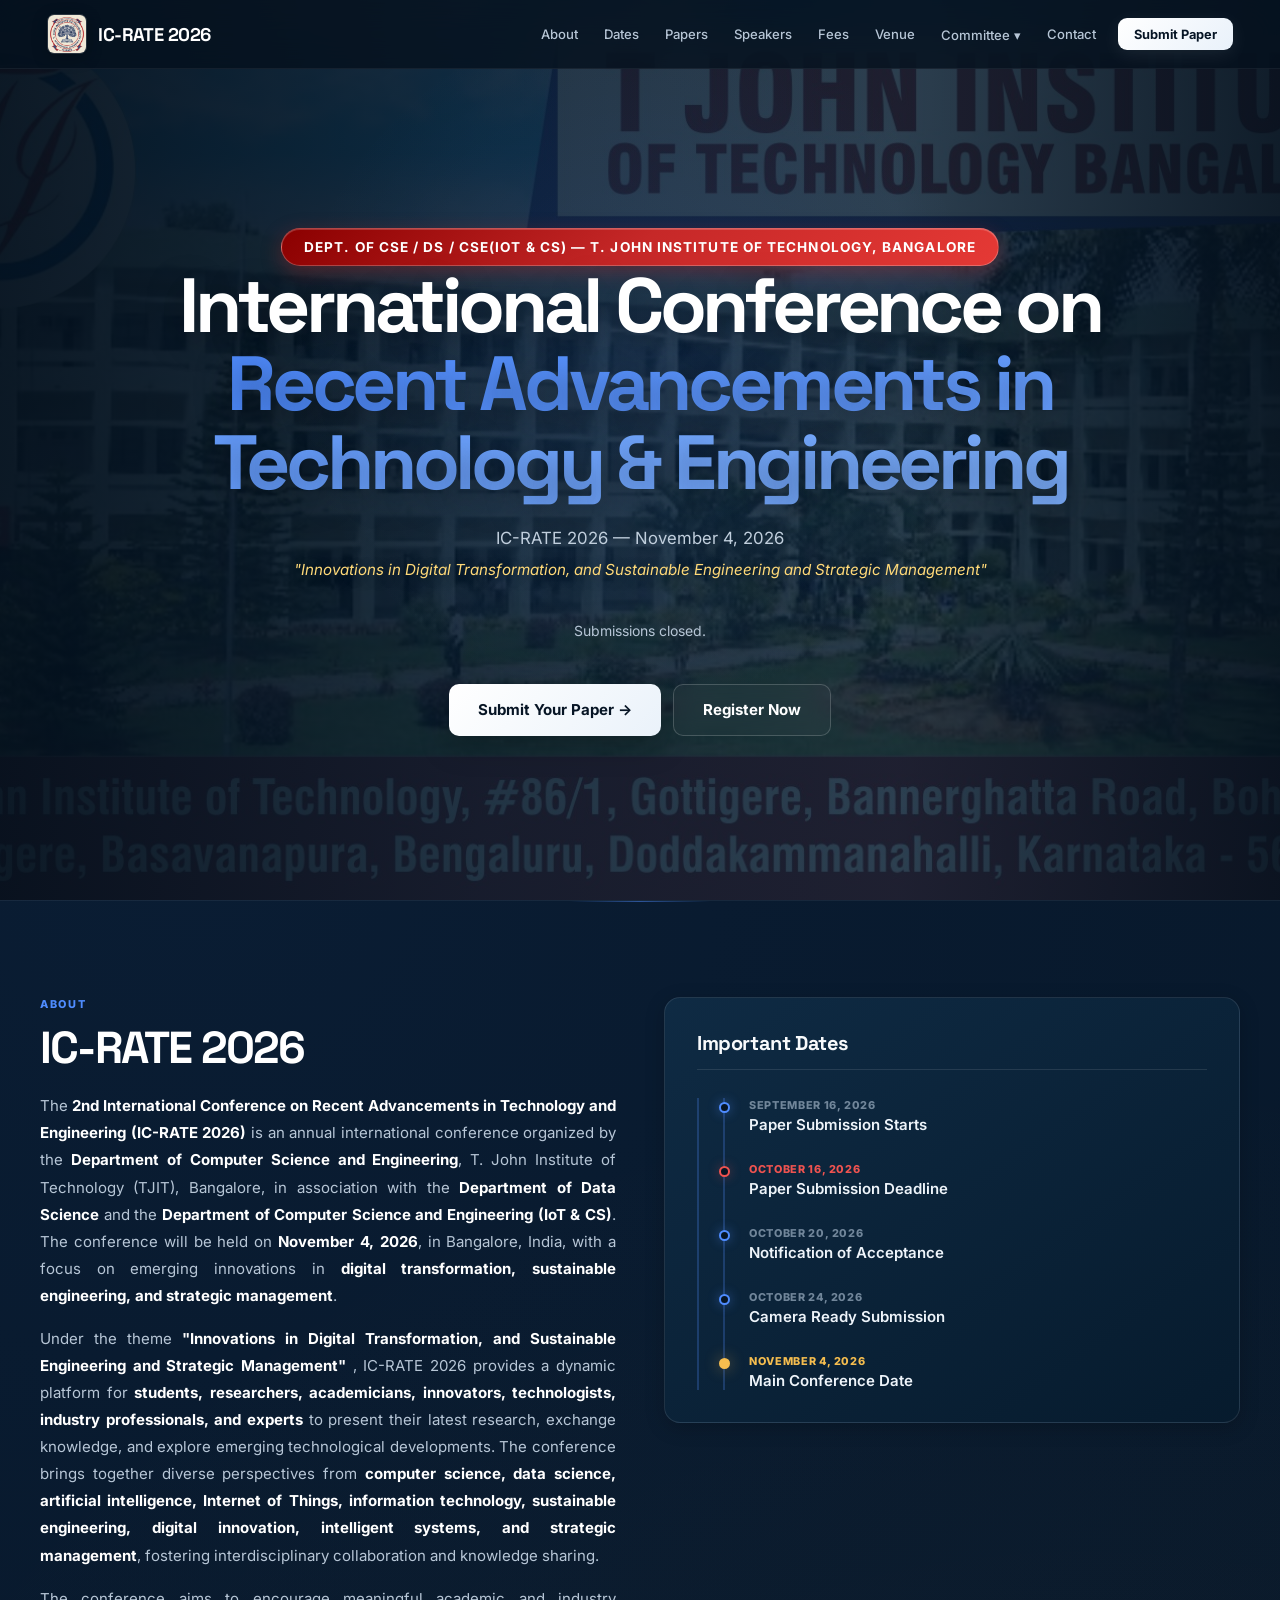
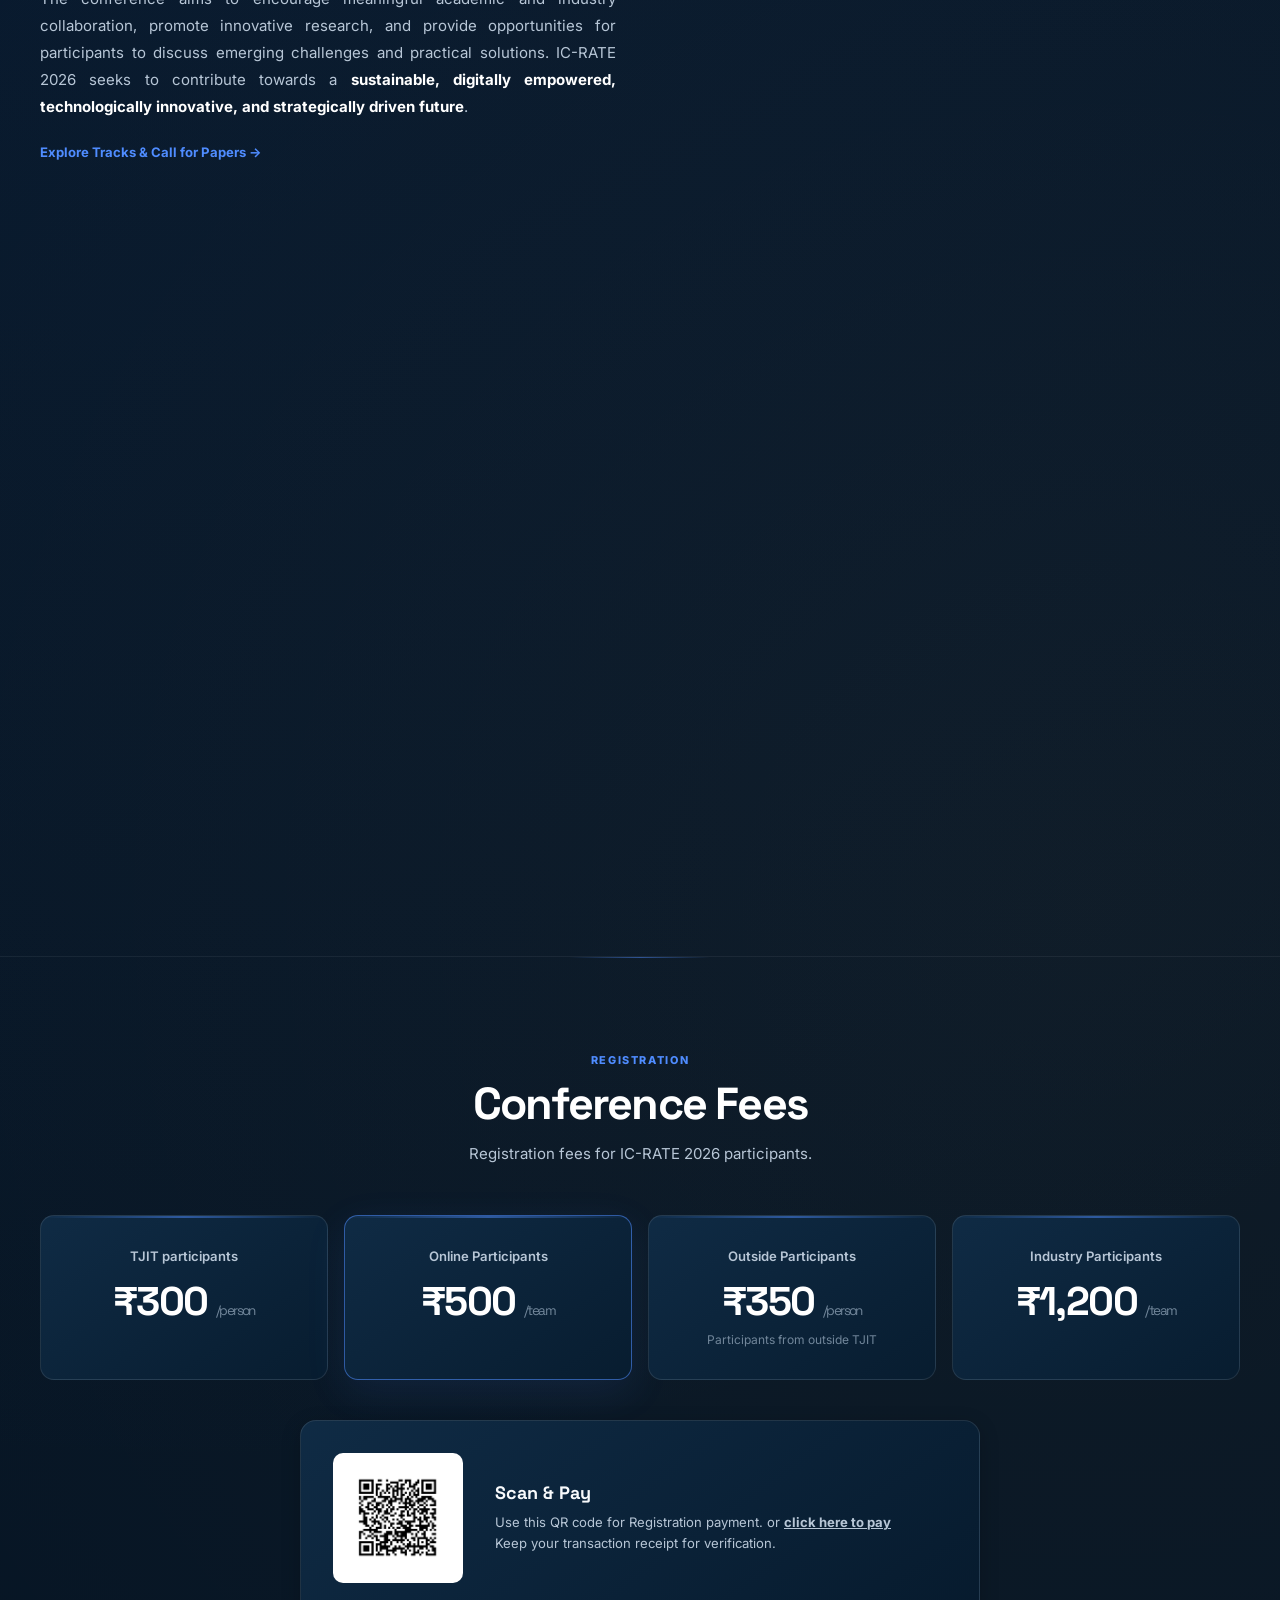
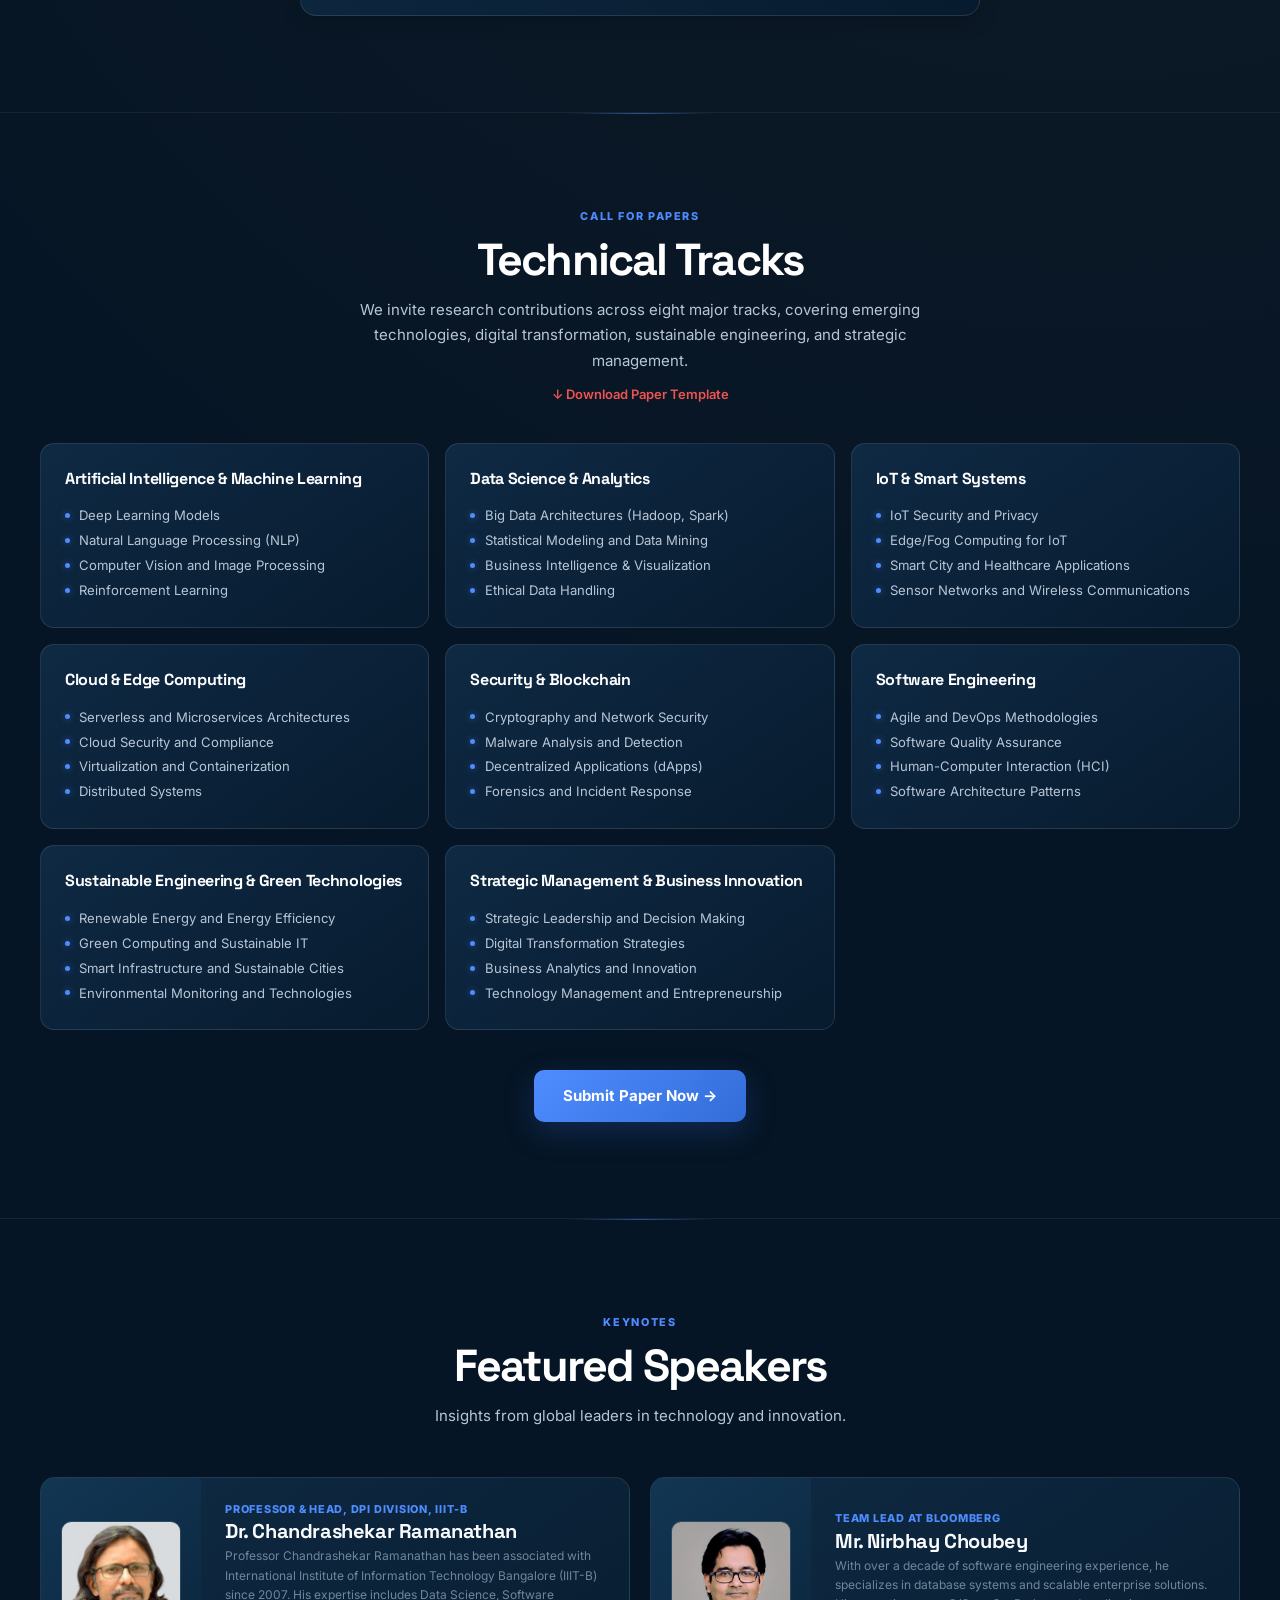
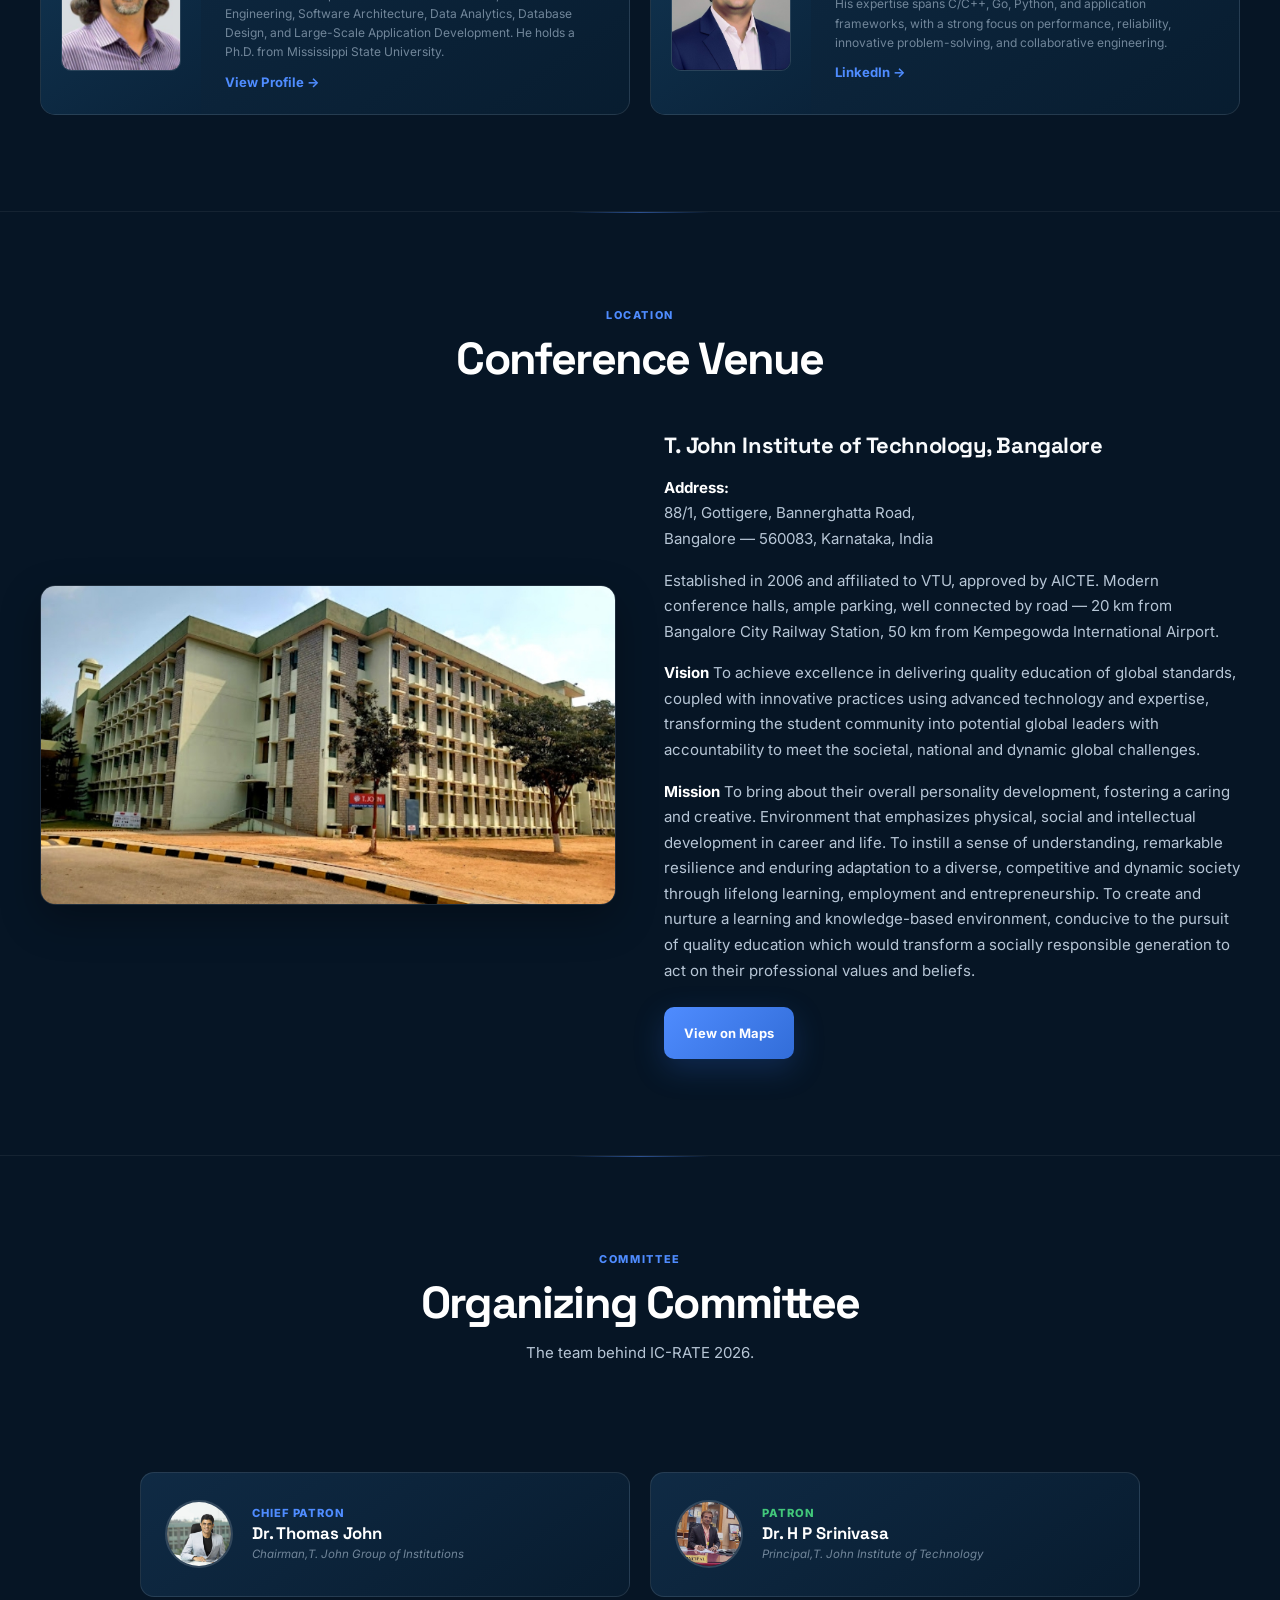
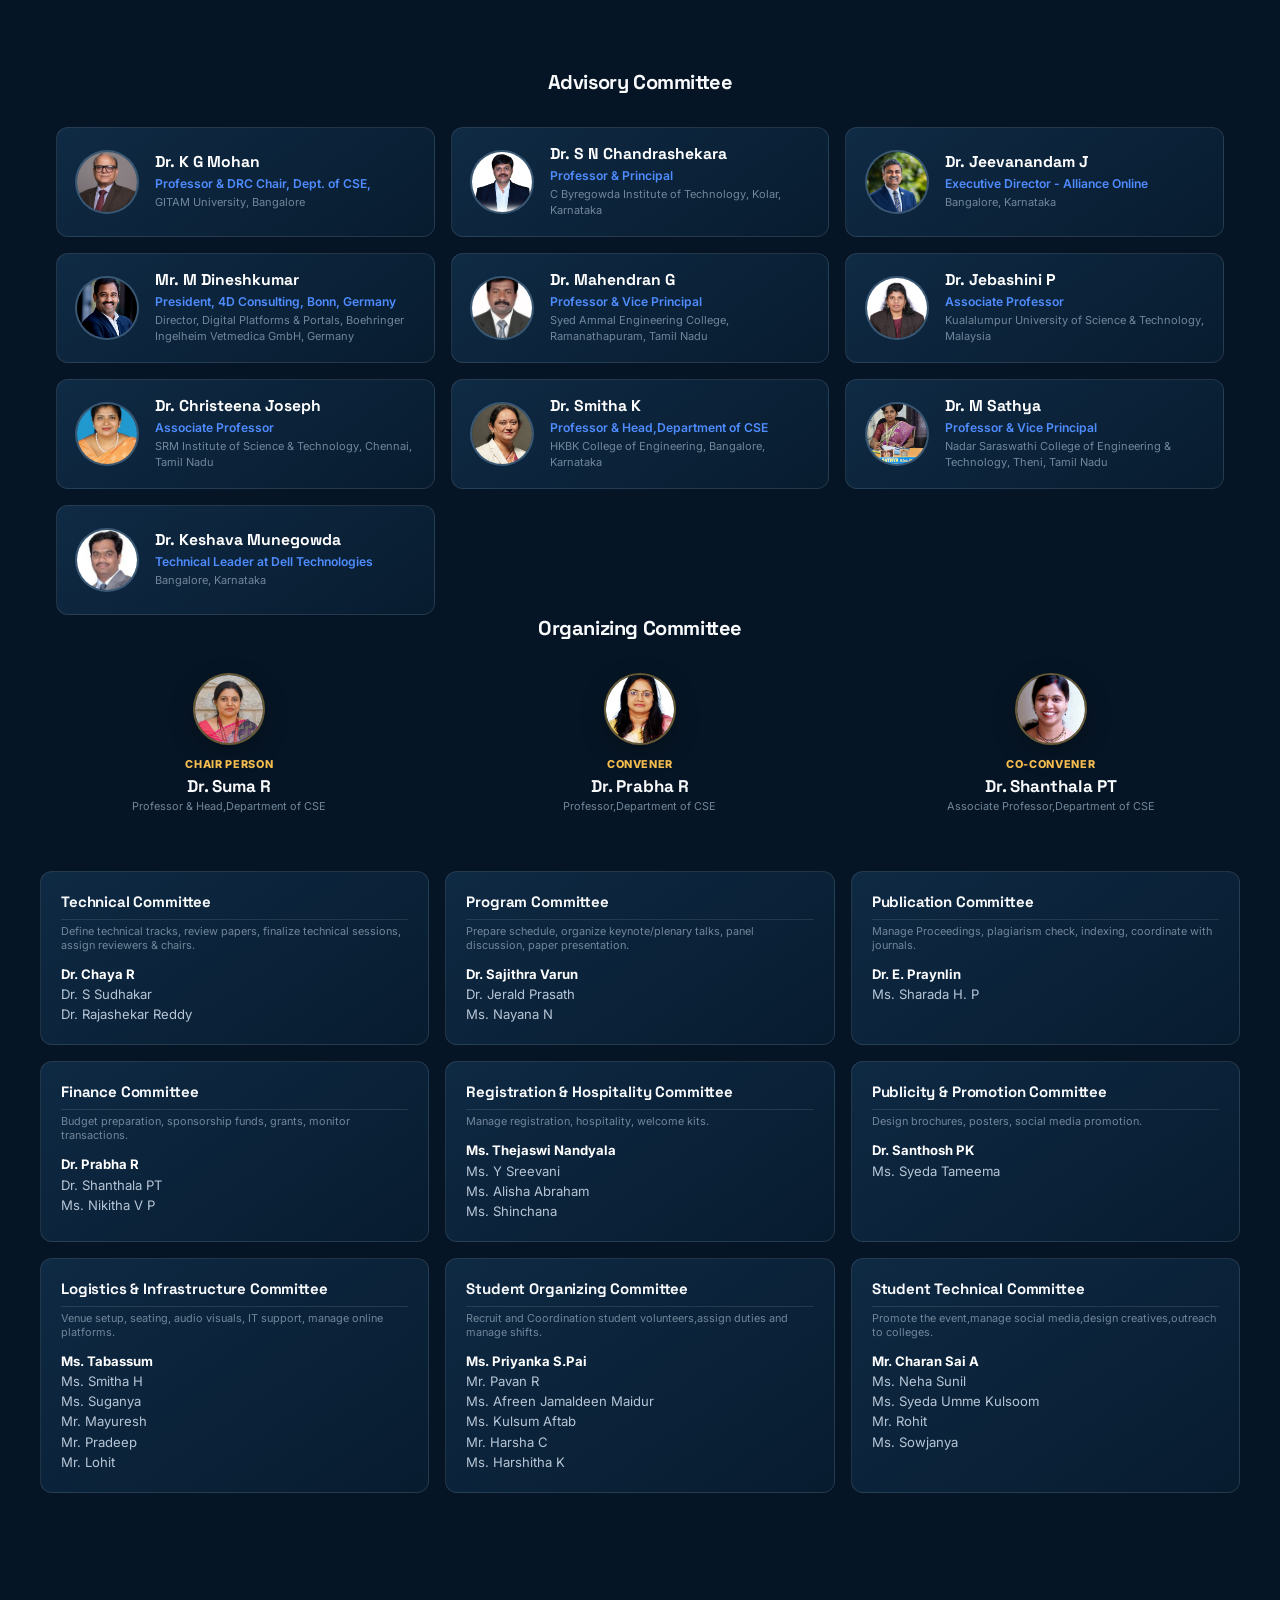
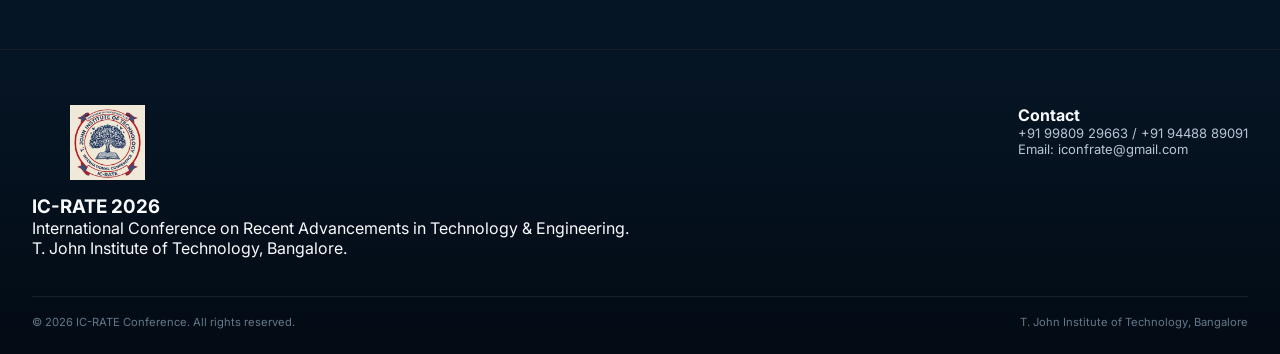
==== commit 1dfb507a: "final" ====
--- a/index.html
+++ b/index.html
@@ -71,7 +71,7 @@
 </p>
 
             <h1 class="hero-title">
-                Recent Advancements in <em>Technology & Engineering</em>
+                International Conference on<br><em>Recent Advancements in Technology & Engineering</em>
             </h1>
 
             <p class="hero-sub">IC-RATE 2026 — November 4, 2026</p>
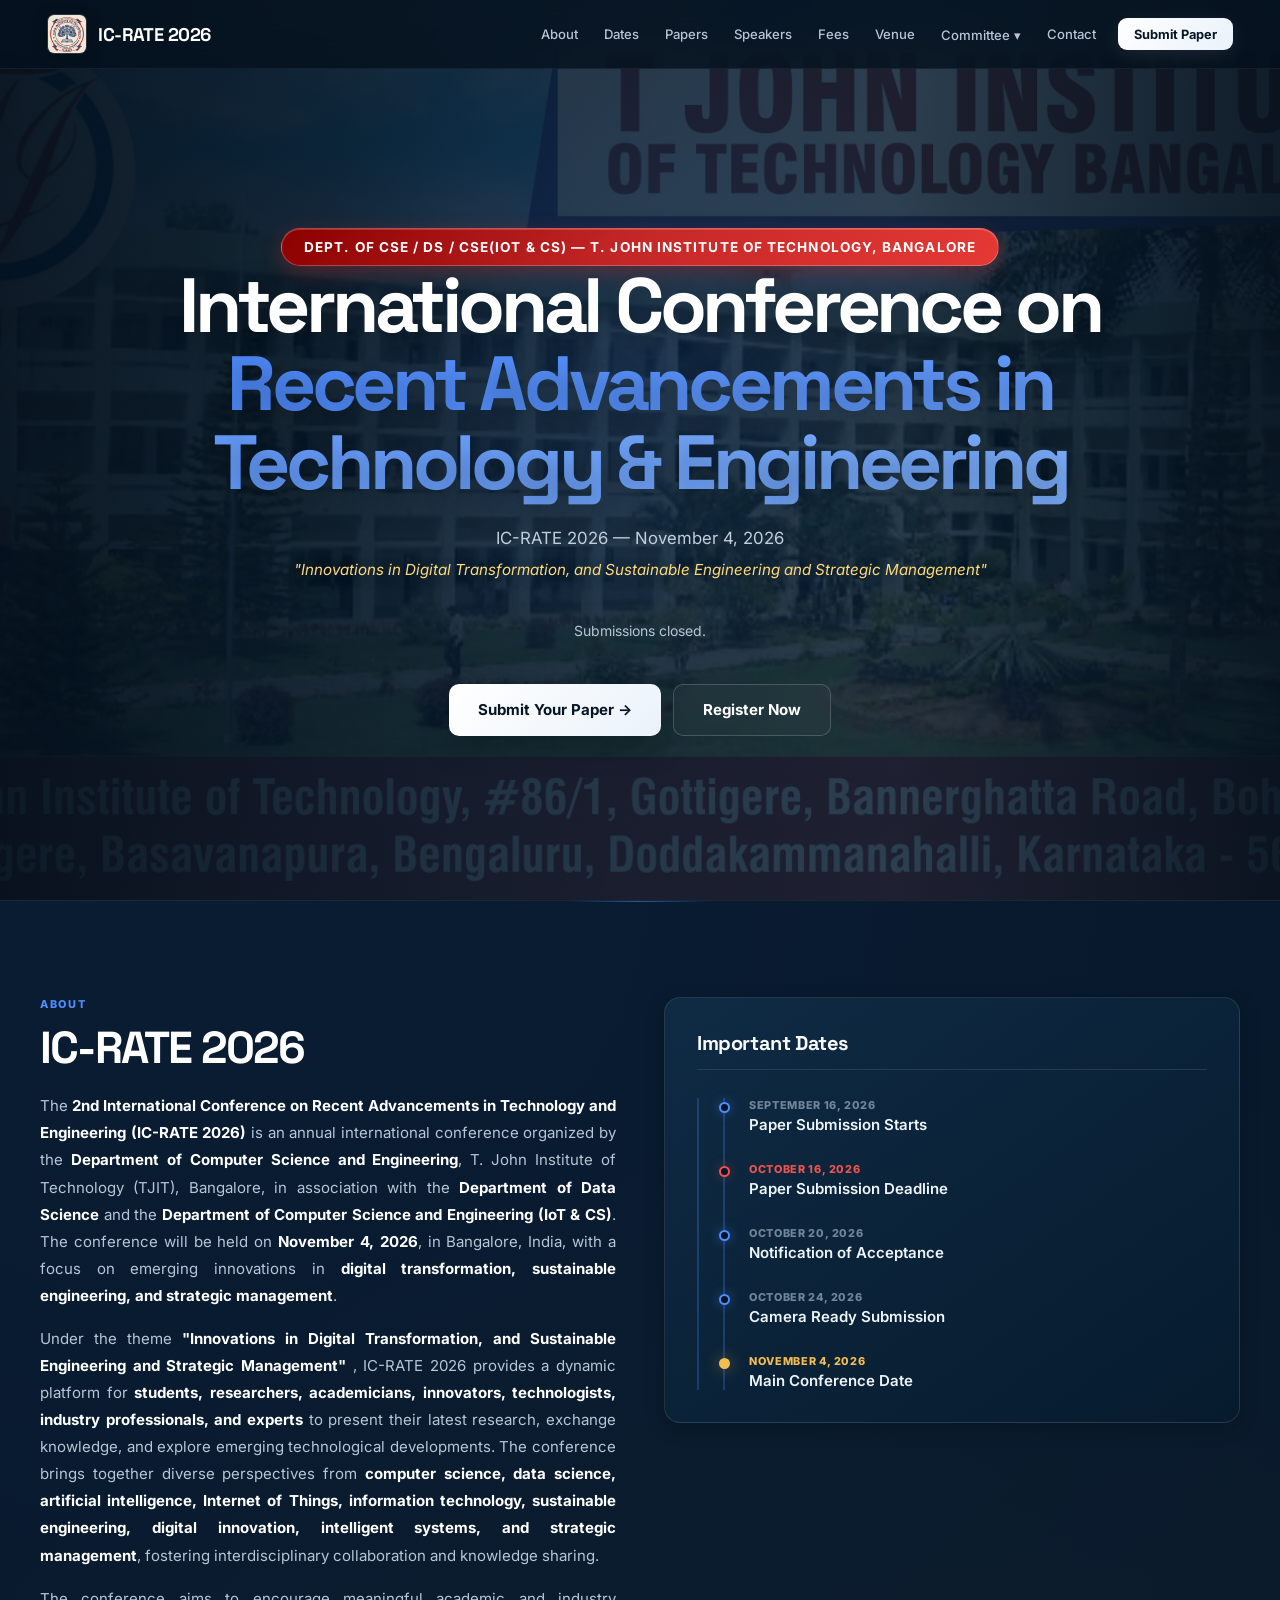
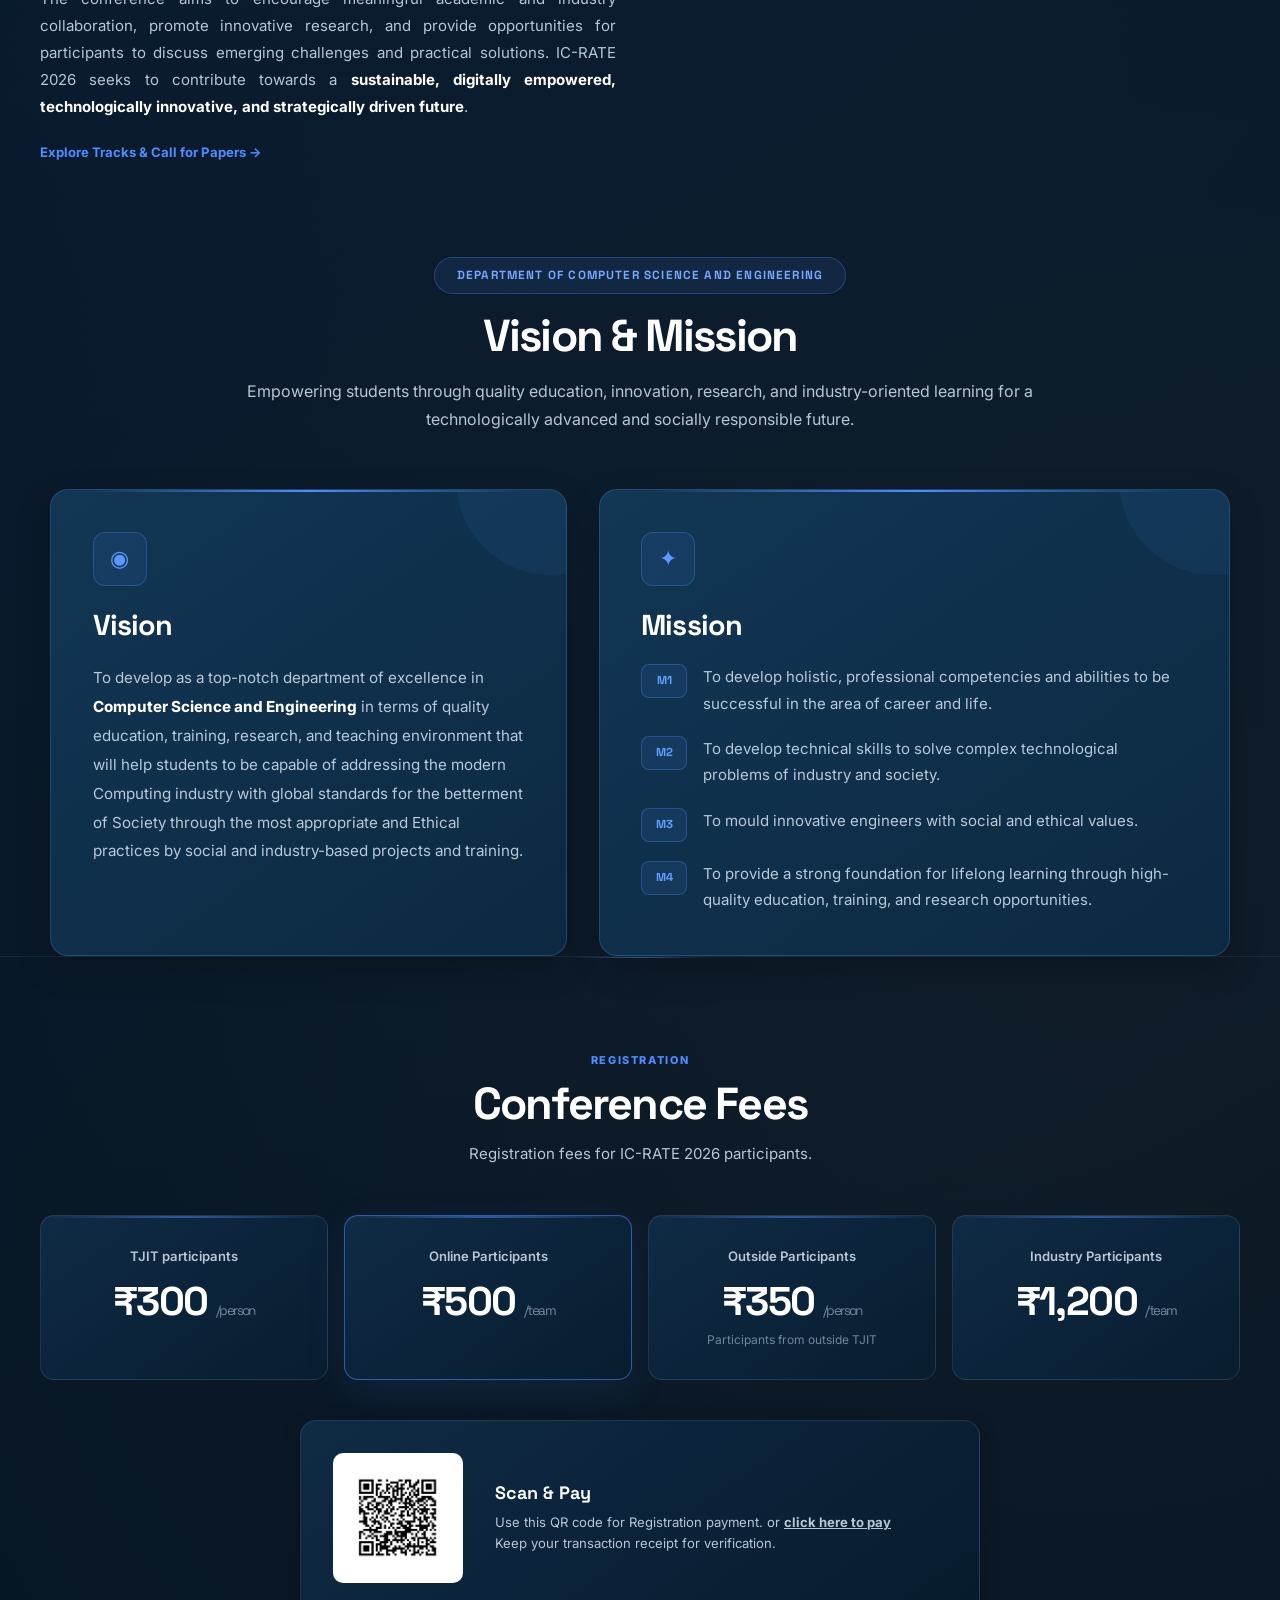
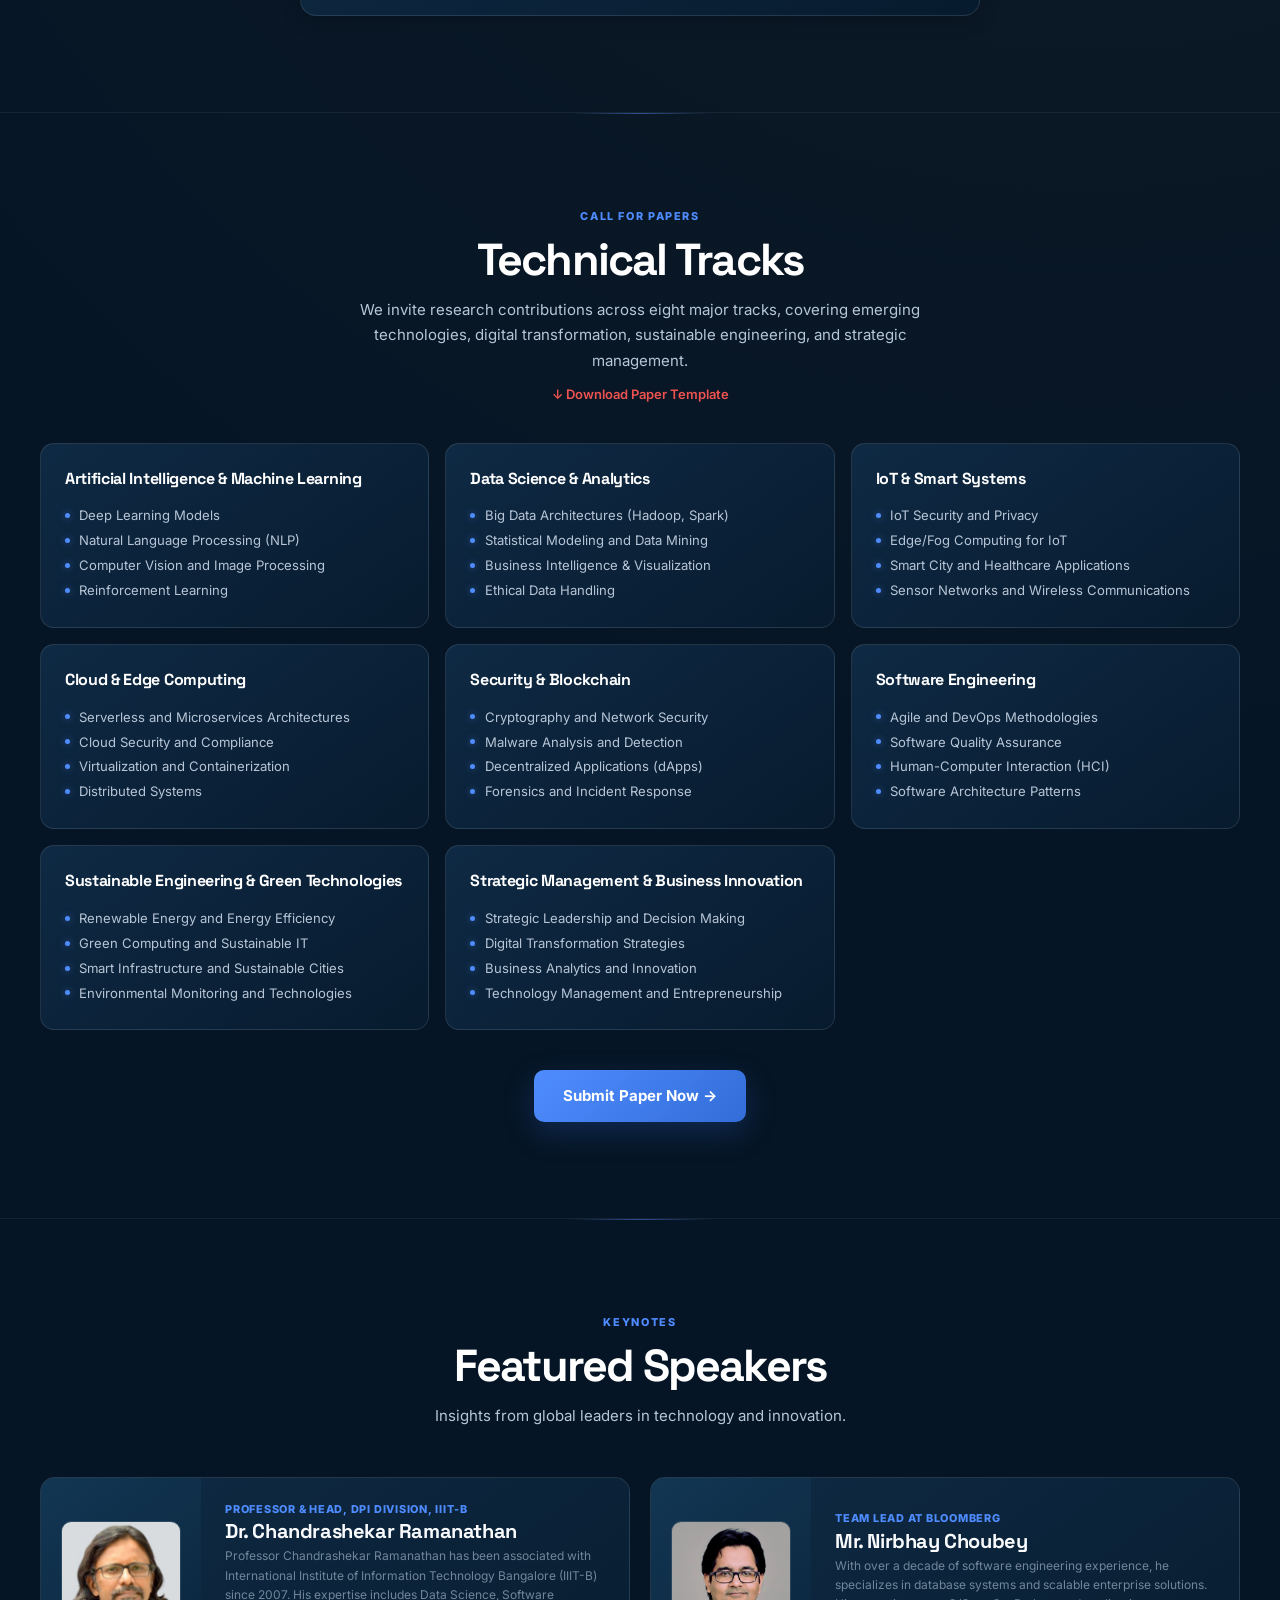
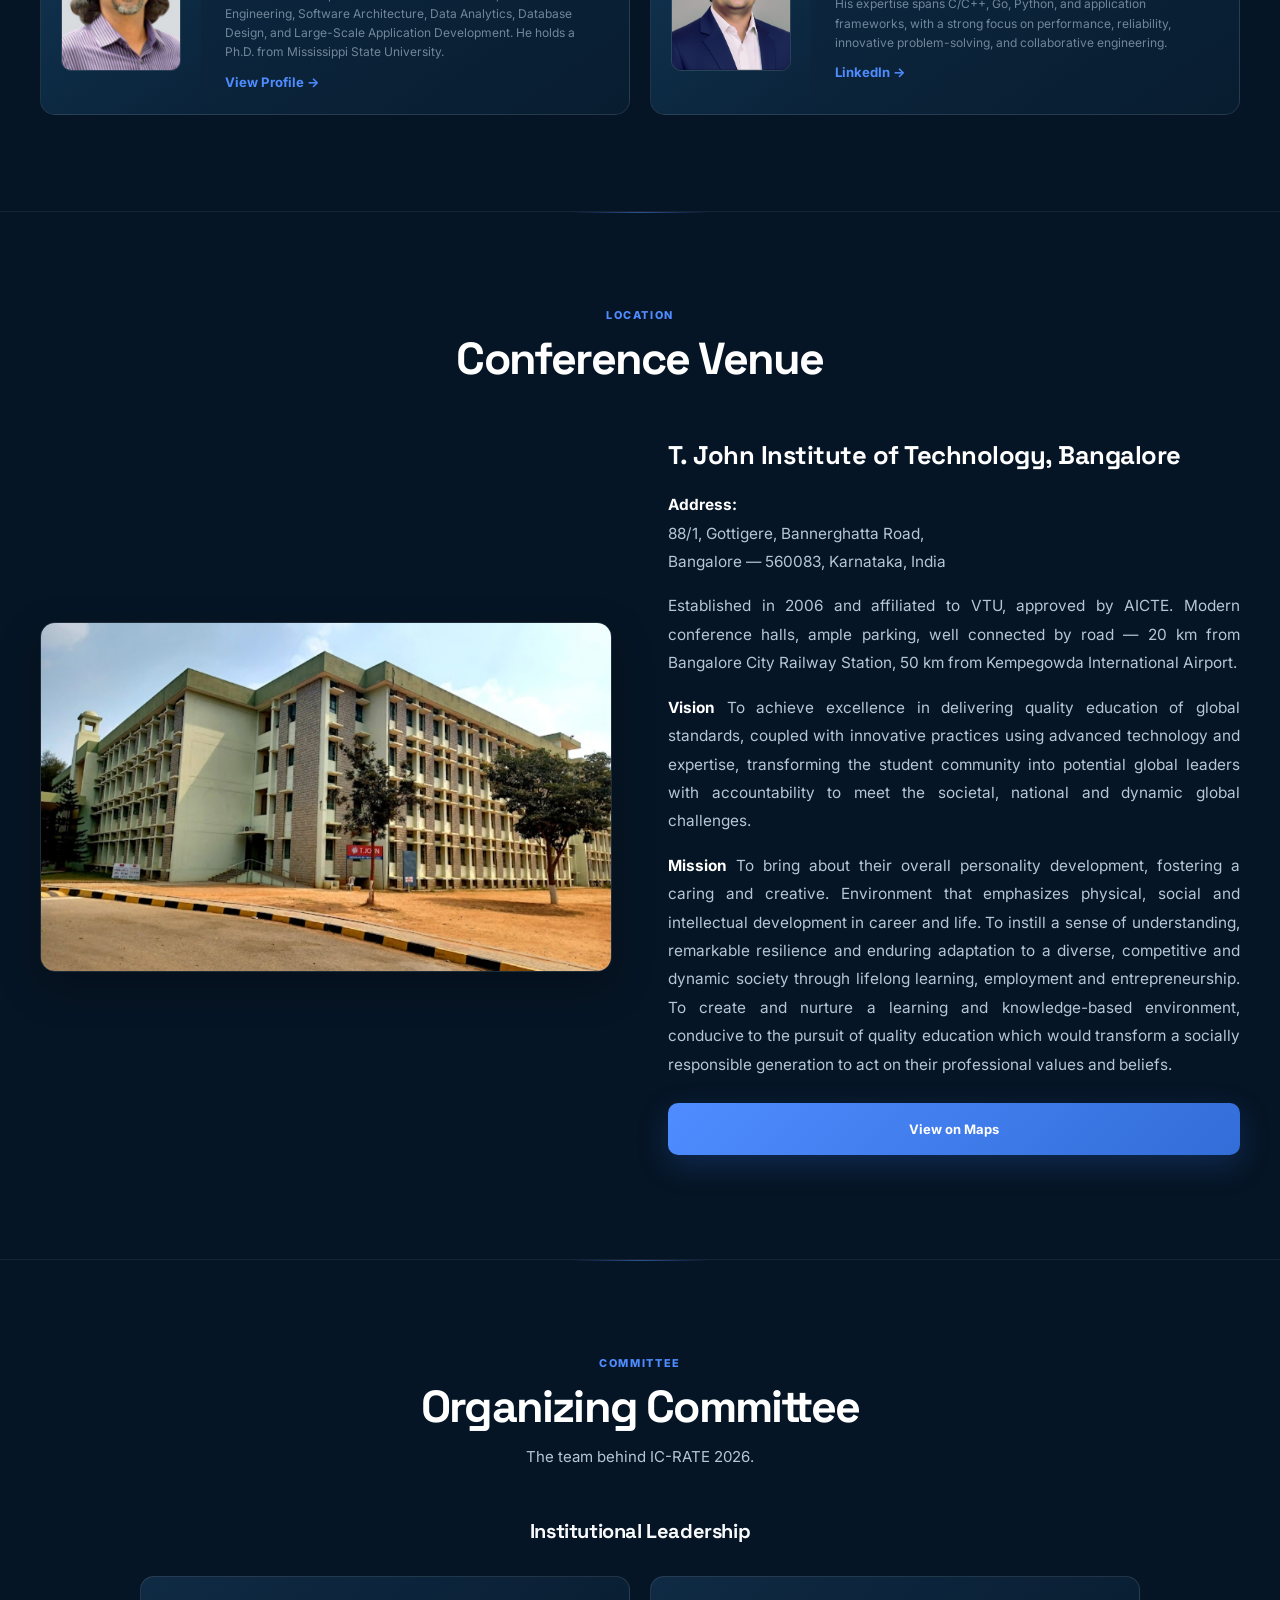
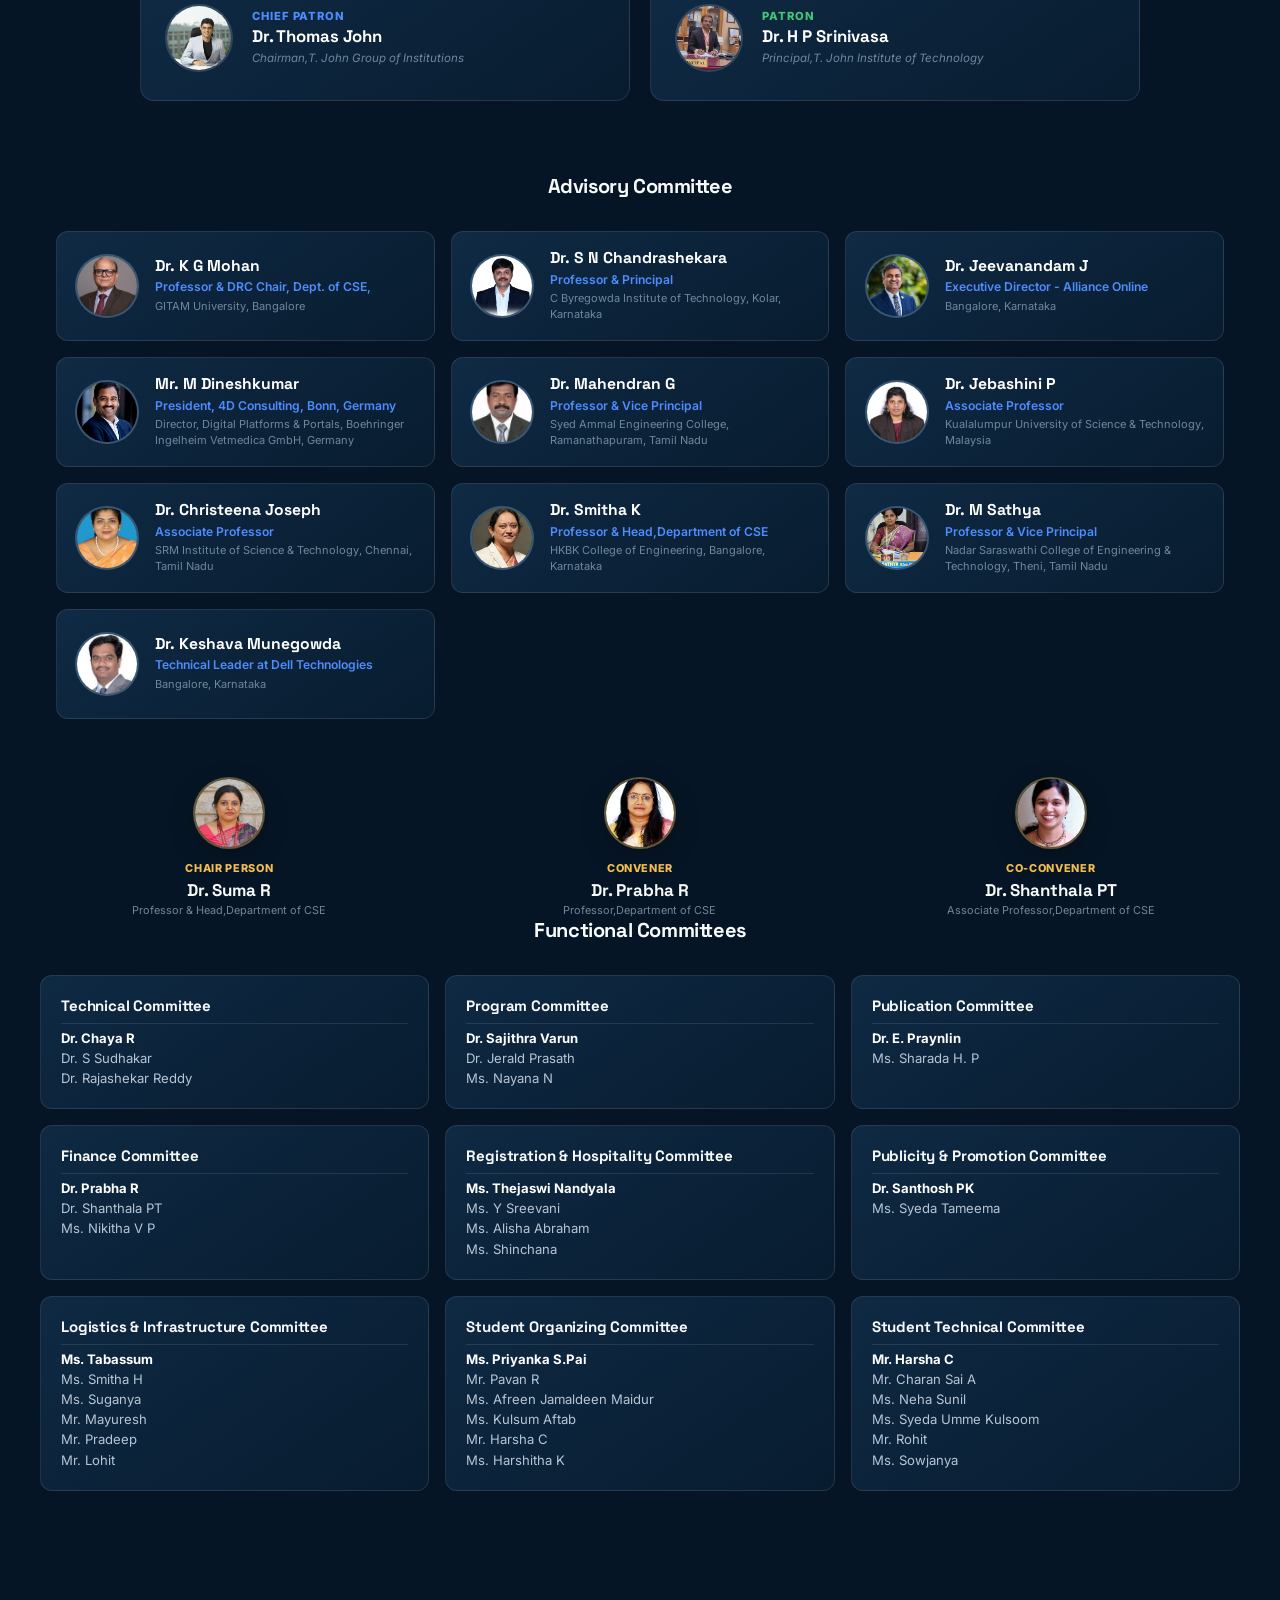
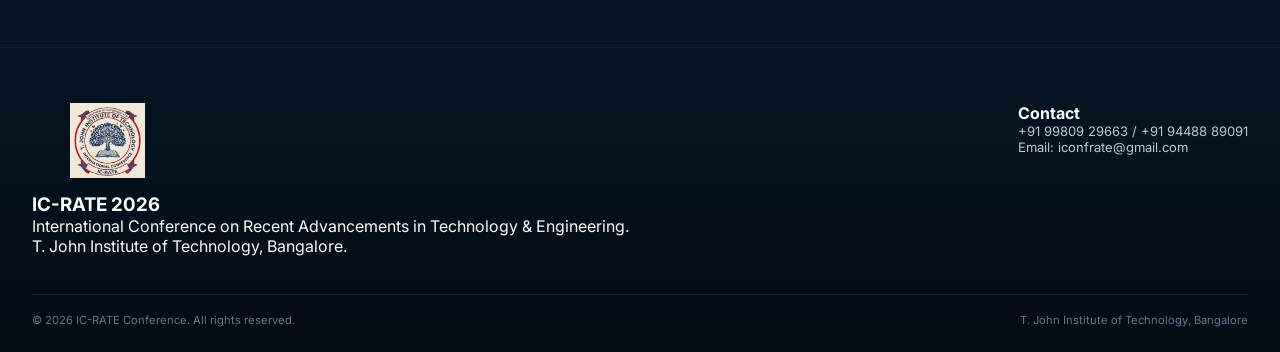
==== commit ae66d34d: "updated" ====
--- a/index.html
+++ b/index.html
@@ -925,10 +925,6 @@
             <!-- Technical Committee -->
             <div class="fn">
                 <h4>Technical Committee</h4>
-                <p class="fd">
-                    Define technical tracks, review papers, finalize technical
-                    sessions, assign reviewers & chairs.
-                </p>
                 <ul>
                     <li>Dr. Chaya R</li>
                     <li>Dr. S Sudhakar</li>
@@ -939,10 +935,6 @@
             <!-- Program Committee -->
             <div class="fn">
                 <h4>Program Committee</h4>
-                <p class="fd">
-                    Prepare schedule, organize keynote/plenary talks,
-                    panel discussion, paper presentation.
-                </p>
                 <ul>
                     <li>Dr. Sajithra Varun</li>
                     <li>Dr. Jerald Prasath</li>
@@ -953,10 +945,6 @@
             <!-- Publication Committee -->
             <div class="fn">
                 <h4>Publication Committee</h4>
-                <p class="fd">
-                    Manage Proceedings, plagiarism check, indexing,
-                    coordinate with journals.
-                </p>
                 <ul>
                     <li>Dr. E. Praynlin</li>
                     <li>Ms. Sharada H. P</li>
@@ -966,10 +954,6 @@
             <!-- Finance Committee -->
             <div class="fn">
                 <h4>Finance Committee</h4>
-                <p class="fd">
-                    Budget preparation, sponsorship funds, grants,
-                    monitor transactions.
-                </p>
                 <ul>
                     <li>Dr. Prabha R</li>
                     <li>Dr. Shanthala PT</li>
@@ -980,9 +964,6 @@
             <!-- Registration & Hospitality -->
             <div class="fn">
                 <h4>Registration & Hospitality Committee</h4>
-                <p class="fd">
-                    Manage registration, hospitality, welcome kits.
-                </p>
                 <ul>
                     <li>Ms. Thejaswi Nandyala</li>
                     <li>Ms. Y Sreevani</li>
@@ -994,9 +975,6 @@
             <!-- Publicity & Promotion -->
             <div class="fn">
                 <h4>Publicity & Promotion Committee</h4>
-                <p class="fd">
-                    Design brochures, posters, social media promotion.
-                </p>
                 <ul>
                     <li>Dr. Santhosh PK</li>
                     <li>Ms. Syeda Tameema</li>
@@ -1006,10 +984,6 @@
             <!-- Logistics & Infrastructure -->
             <div class="fn">
                 <h4>Logistics & Infrastructure Committee</h4>
-                <p class="fd">
-                    Venue setup, seating, audio visuals, IT support,
-                    manage online platforms.
-                </p>
                 <ul>
                     <li>Ms. Tabassum</li>
                     <li>Ms. Smitha H</li>
@@ -1021,9 +995,6 @@
             </div>
             <div class="fn">
                 <h4>Student Organizing Committee</h4>
-                <p class="fd">
-                   Recruit and Coordination student volunteers,assign duties and manage shifts.
-                </p>
                 <ul>
                     <li>Ms. Priyanka S.Pai</li>
                     <li>Mr. Pavan R</li>
@@ -1035,10 +1006,8 @@
             </div>
             <div class="fn">
                 <h4>Student Technical Committee</h4>
-                <p class="fd">
-                   Promote the event,manage social media,design creatives,outreach to colleges.
-                </p>
-                <ul>
+                <ul>
+                    <li>Mr. Harsha C</li>
                     <li>Mr. Charan Sai A</li>
                     <li>Ms. Neha Sunil</li>
                     <li>Ms. Syeda Umme Kulsoom</li>
--- a/style.css
+++ b/style.css
@@ -1739,57 +1739,232 @@
 
 .v-grid {
     display: grid;
-
-    grid-template-columns:
-        1fr 1fr;
-
+    grid-template-columns: minmax(0, 1fr) minmax(0, 1fr);
     gap: 3rem;
-
-    align-items: center;
-}
-
+    align-items: stretch;
+    width: 100%;
+    max-width: 1200px;
+    margin: 0 auto;
+}
+
+/* Venue Image */
 .v-img {
     width: 100%;
-
-    height: 320px;
+    height: 100%;
+    min-height: 320px;
+    max-height: 420px;
 
     object-fit: cover;
 
+    display: block;
+
     border-radius: 15px;
 
-    border:
-        1px solid var(--border);
-
-    box-shadow:
-        var(--shadow-md);
-}
-
+    border: 1px solid var(--border);
+
+    box-shadow: var(--shadow-md);
+
+    box-sizing: border-box;
+}
+
+/* Venue Information */
+.v-info {
+    display: flex;
+    flex-direction: column;
+    justify-content: center;
+
+    min-width: 0;
+}
+
+/* Venue Heading */
 .v-info h3 {
     font-family: var(--heading-font);
 
-    font-size: 1.375rem;
+    font-size: 1.5rem;
 
     font-weight: 700;
 
+    line-height: 1.3;
+
     letter-spacing: -0.02em;
 
-    margin-bottom: 1rem;
-}
-
+    margin: 0 0 1.2rem;
+
+    color: #ffffff;
+}
+
+/* Venue Paragraph */
 .v-info p {
-    font-size: 0.94rem;
+    font-size: 0.95rem;
 
     color: var(--text-dim);
 
-    line-height: 1.7;
-
-    margin-bottom: 1rem;
-}
-
+    line-height: 1.8;
+
+    margin: 0 0 1rem;
+
+    text-align: justify;
+
+    text-justify: inter-word;
+
+    max-width: 100%;
+}
+
+/* Strong Text */
 .v-info strong {
-    color: #fff;
-}
-
+    color: #ffffff;
+
+    font-weight: 700;
+}
+
+/* Last paragraph */
+.v-info p:last-child {
+    margin-bottom: 0;
+}
+
+
+/* =========================================================
+   VENUE - DESKTOP
+========================================================= */
+
+@media (min-width: 1025px) {
+
+    .v-grid {
+        grid-template-columns:
+            minmax(0, 1fr)
+            minmax(0, 1fr);
+
+        gap: 3.5rem;
+
+        align-items: center;
+    }
+
+    .v-img {
+        min-height: 350px;
+        height: 350px;
+    }
+
+    .v-info {
+        padding: 0.5rem 0;
+    }
+
+    .v-info h3 {
+        font-size: 1.6rem;
+    }
+
+    .v-info p {
+        font-size: 0.96rem;
+        line-height: 1.85;
+        text-align: justify;
+    }
+}
+
+
+/* =========================================================
+   VENUE - TABLET
+========================================================= */
+
+@media (max-width: 1024px) and (min-width: 769px) {
+
+    .v-grid {
+        grid-template-columns:
+            minmax(0, 1fr)
+            minmax(0, 1fr);
+
+        gap: 2rem;
+    }
+
+    .v-img {
+        height: 300px;
+        min-height: 300px;
+    }
+
+    .v-info h3 {
+        font-size: 1.4rem;
+    }
+
+    .v-info p {
+        font-size: 0.92rem;
+        line-height: 1.7;
+        text-align: justify;
+    }
+}
+
+
+/* =========================================================
+   VENUE - MOBILE
+========================================================= */
+
+@media (max-width: 768px) {
+
+    .v-grid {
+        display: grid;
+
+        grid-template-columns: 1fr;
+
+        gap: 1.75rem;
+
+        width: 100%;
+    }
+
+    .v-img {
+        width: 100%;
+
+        height: 260px;
+
+        min-height: 260px;
+
+        max-height: 300px;
+    }
+
+    .v-info {
+        width: 100%;
+    }
+
+    .v-info h3 {
+        font-size: 1.3rem;
+
+        line-height: 1.35;
+
+        margin-bottom: 0.9rem;
+    }
+
+    .v-info p {
+        font-size: 0.92rem;
+
+        line-height: 1.7;
+
+        text-align: justify;
+
+        margin-bottom: 0.9rem;
+    }
+}
+
+
+/* =========================================================
+   VENUE - SMALL MOBILE
+========================================================= */
+
+@media (max-width: 480px) {
+
+    .v-grid {
+        gap: 1.4rem;
+    }
+
+    .v-img {
+        height: 220px;
+        min-height: 220px;
+    }
+
+    .v-info h3 {
+        font-size: 1.2rem;
+    }
+
+    .v-info p {
+        font-size: 0.88rem;
+        line-height: 1.65;
+    }
+}
 
 /* =========================================================
    COMMITTEE
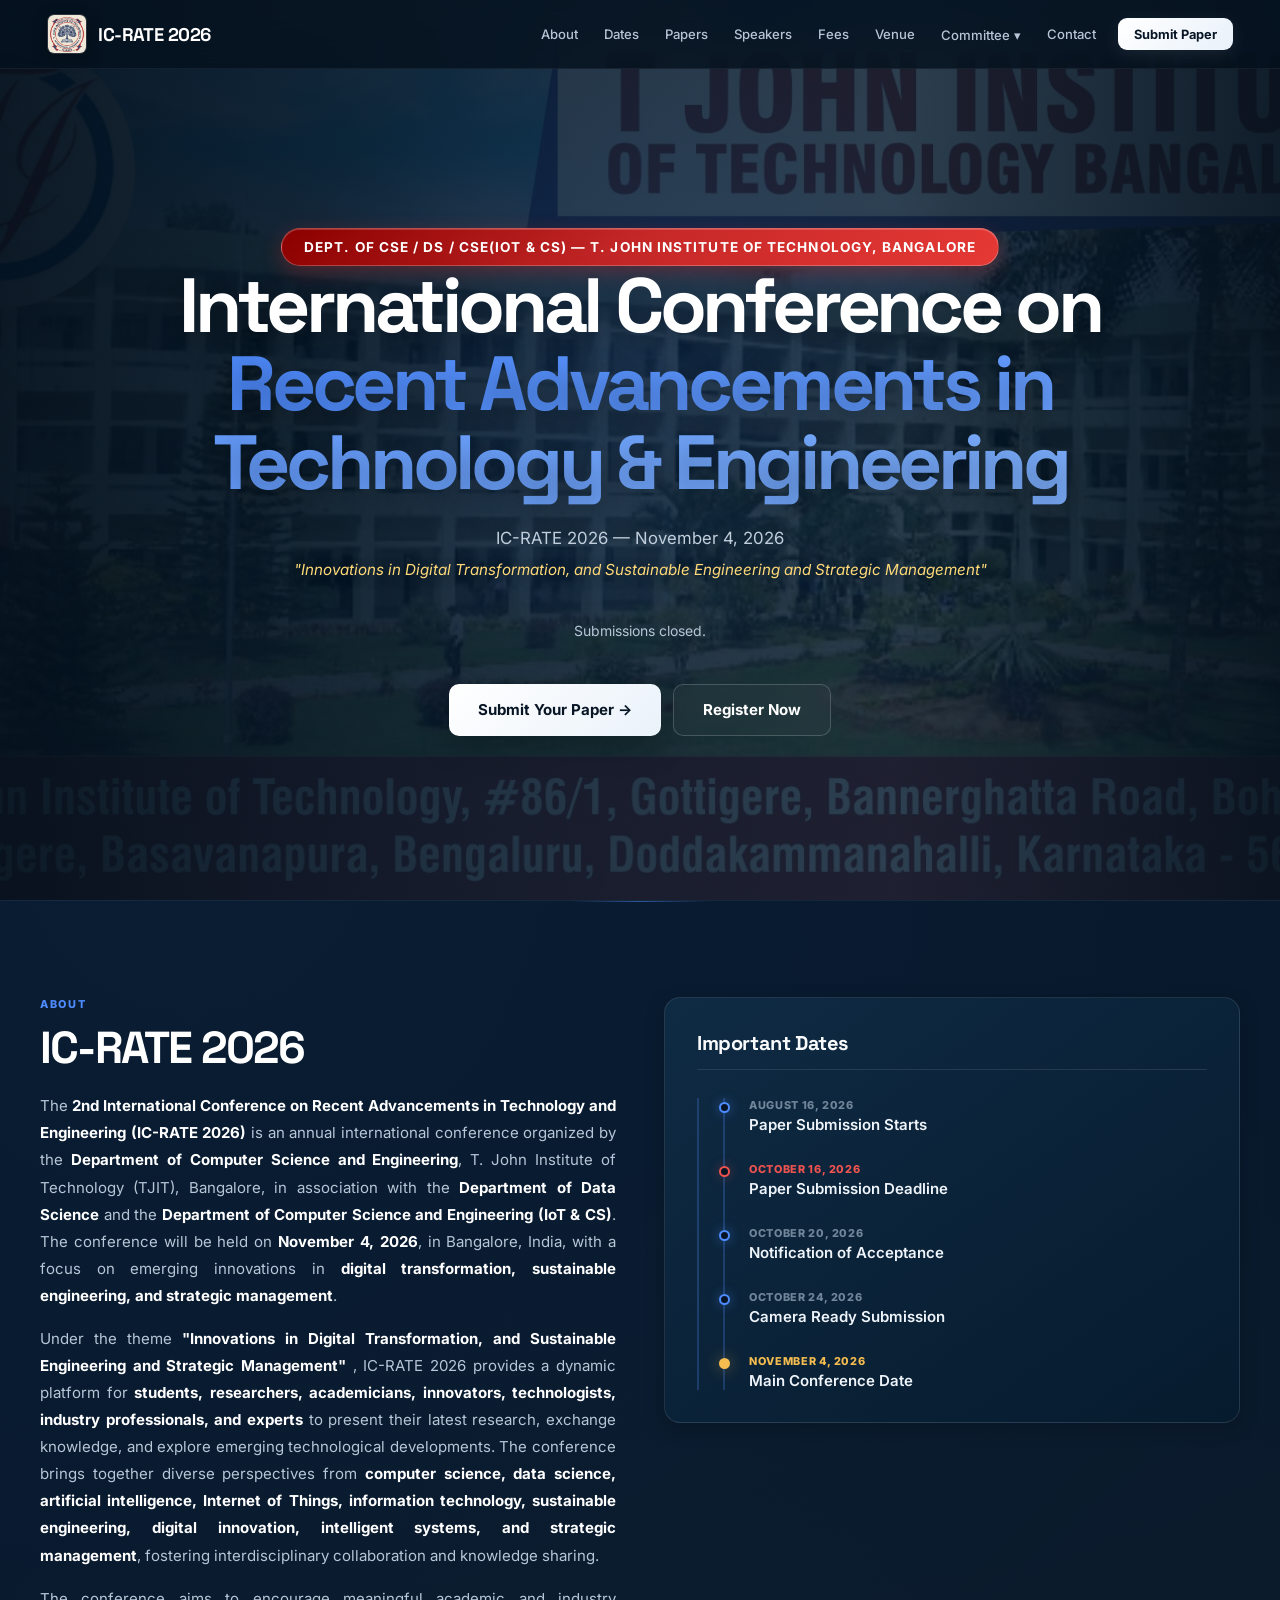
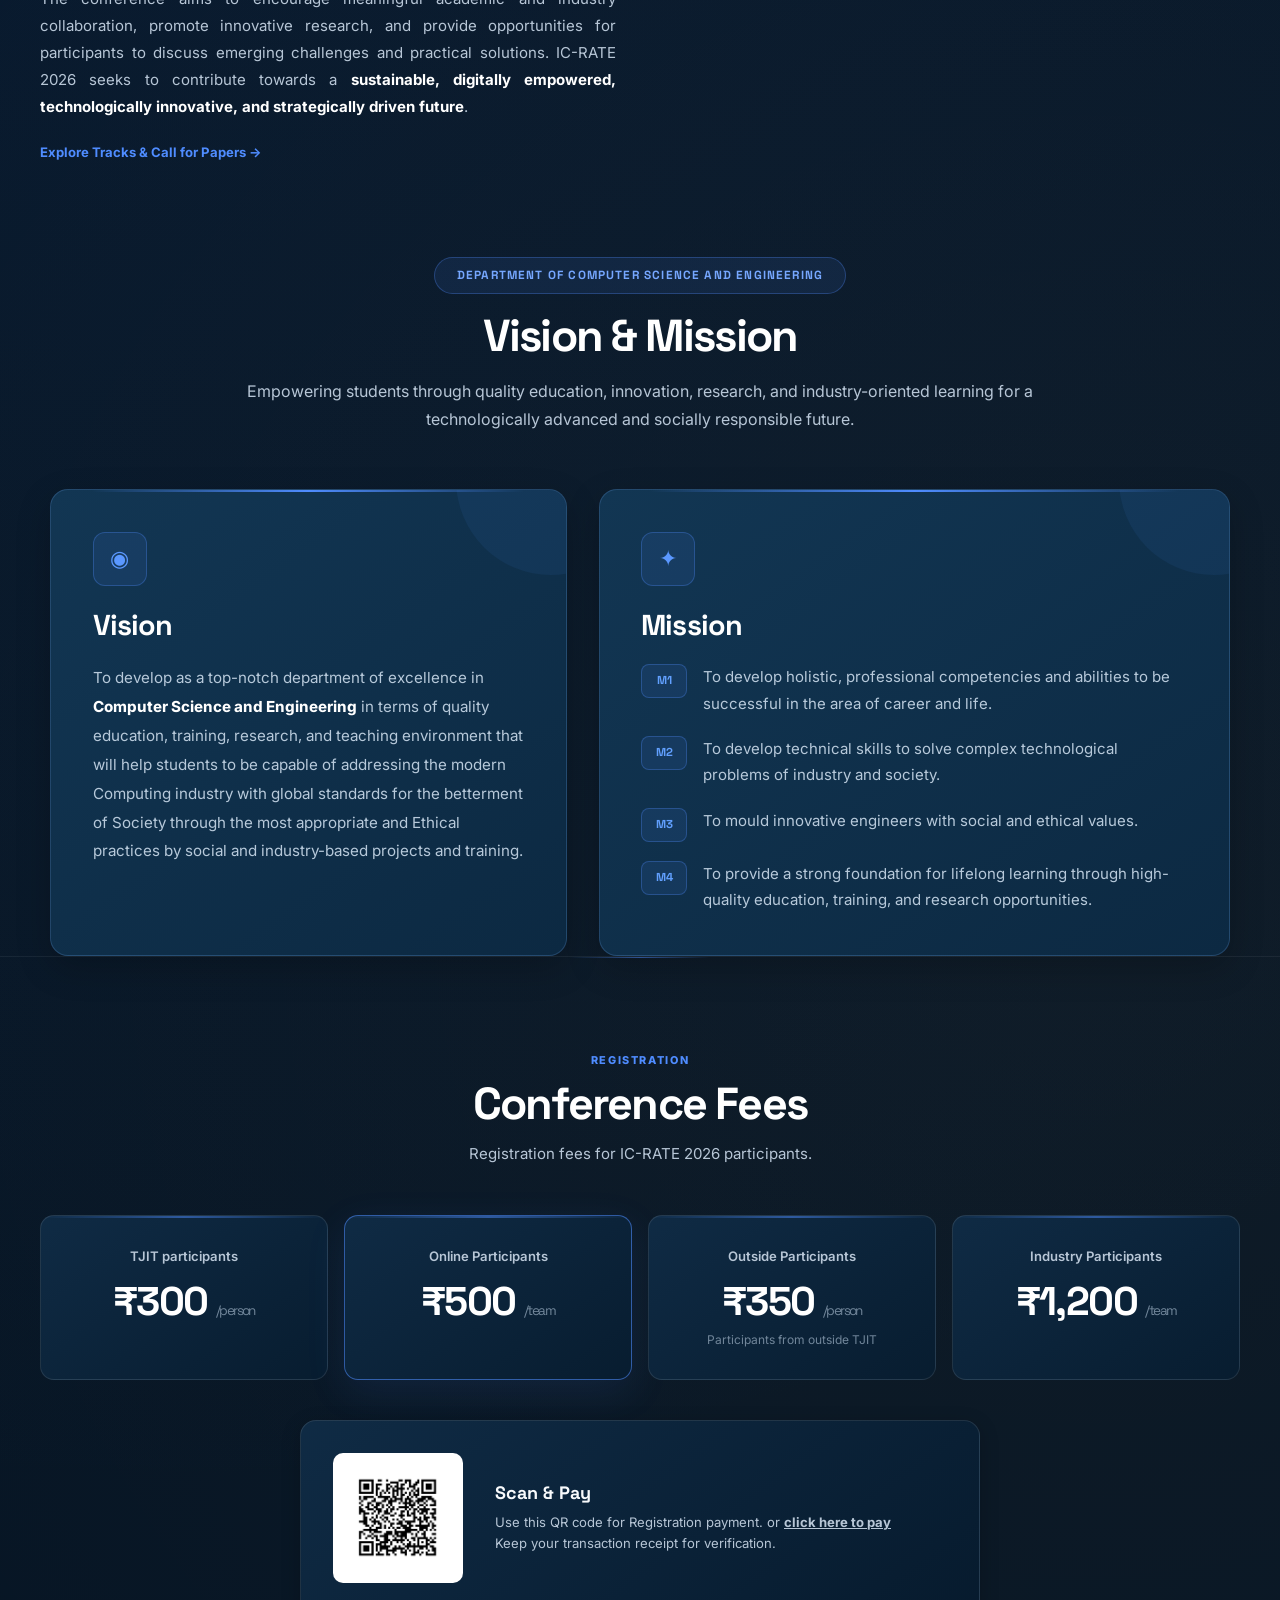
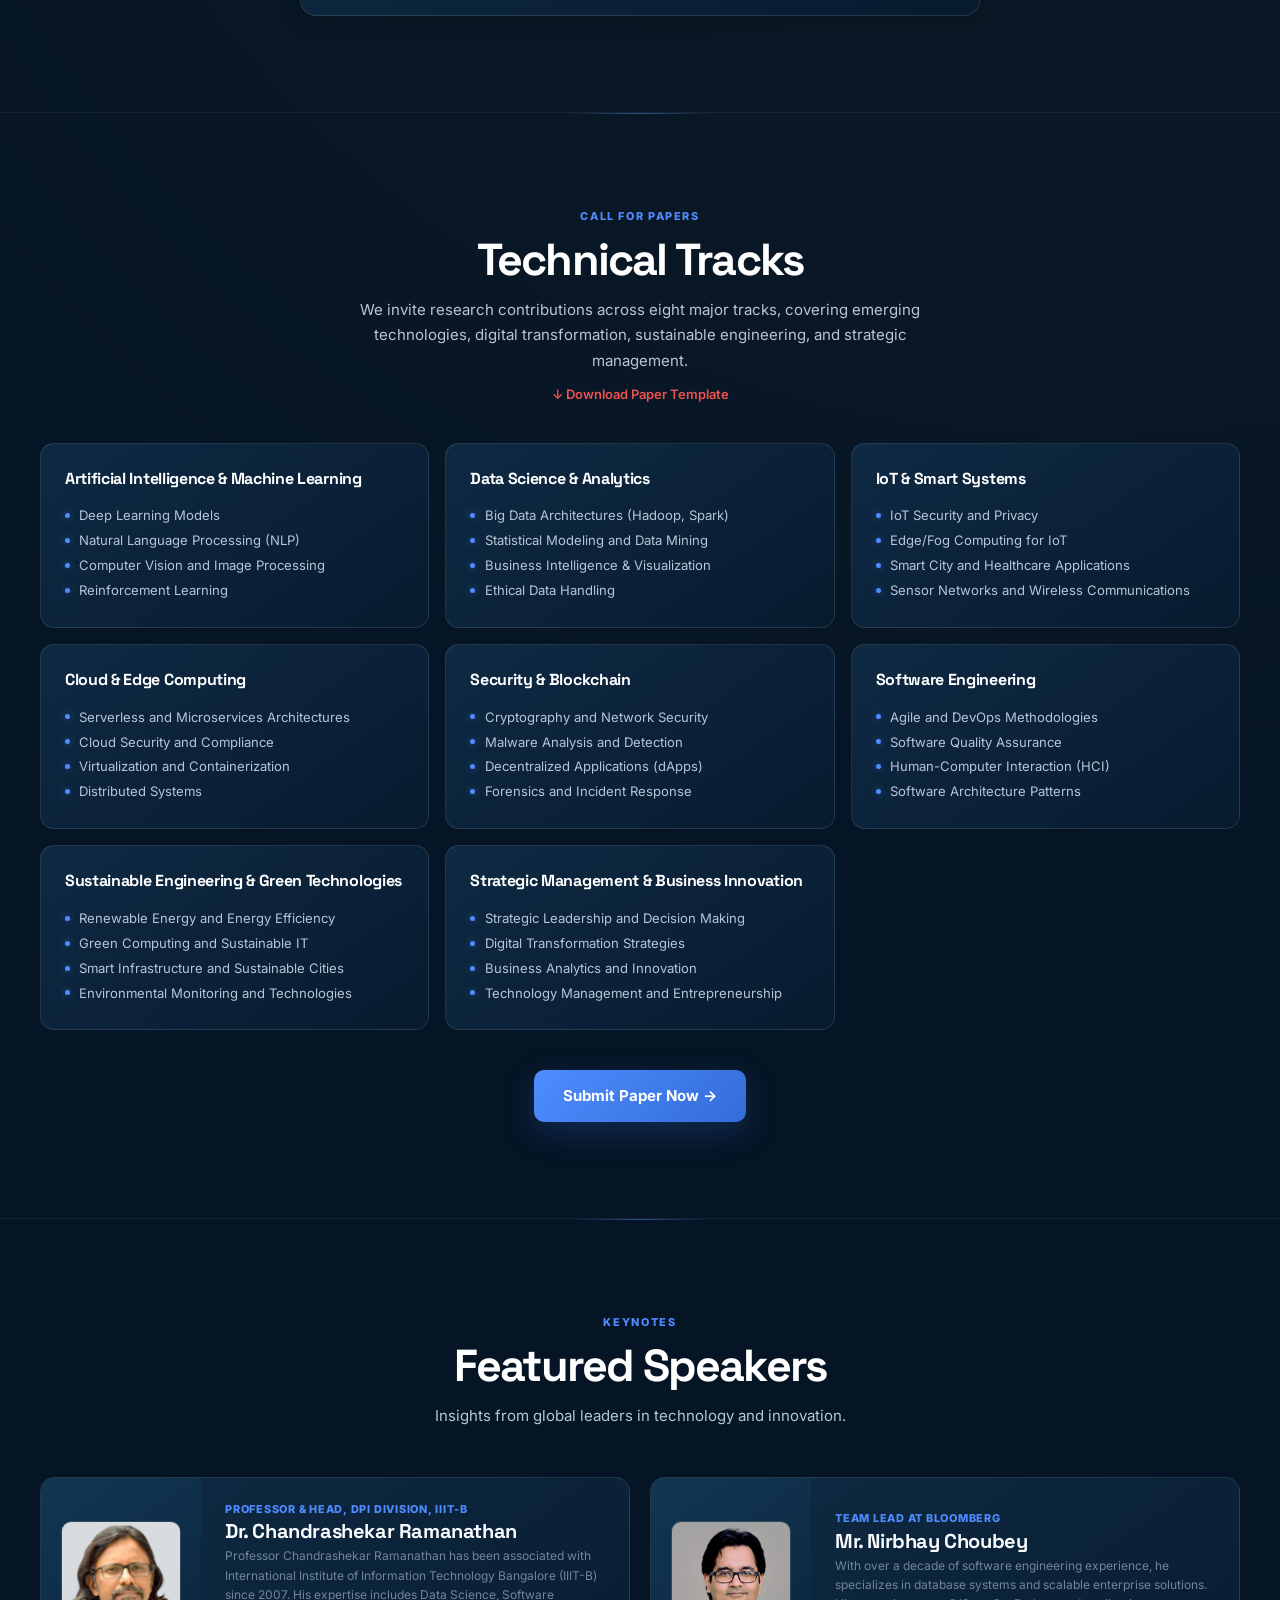
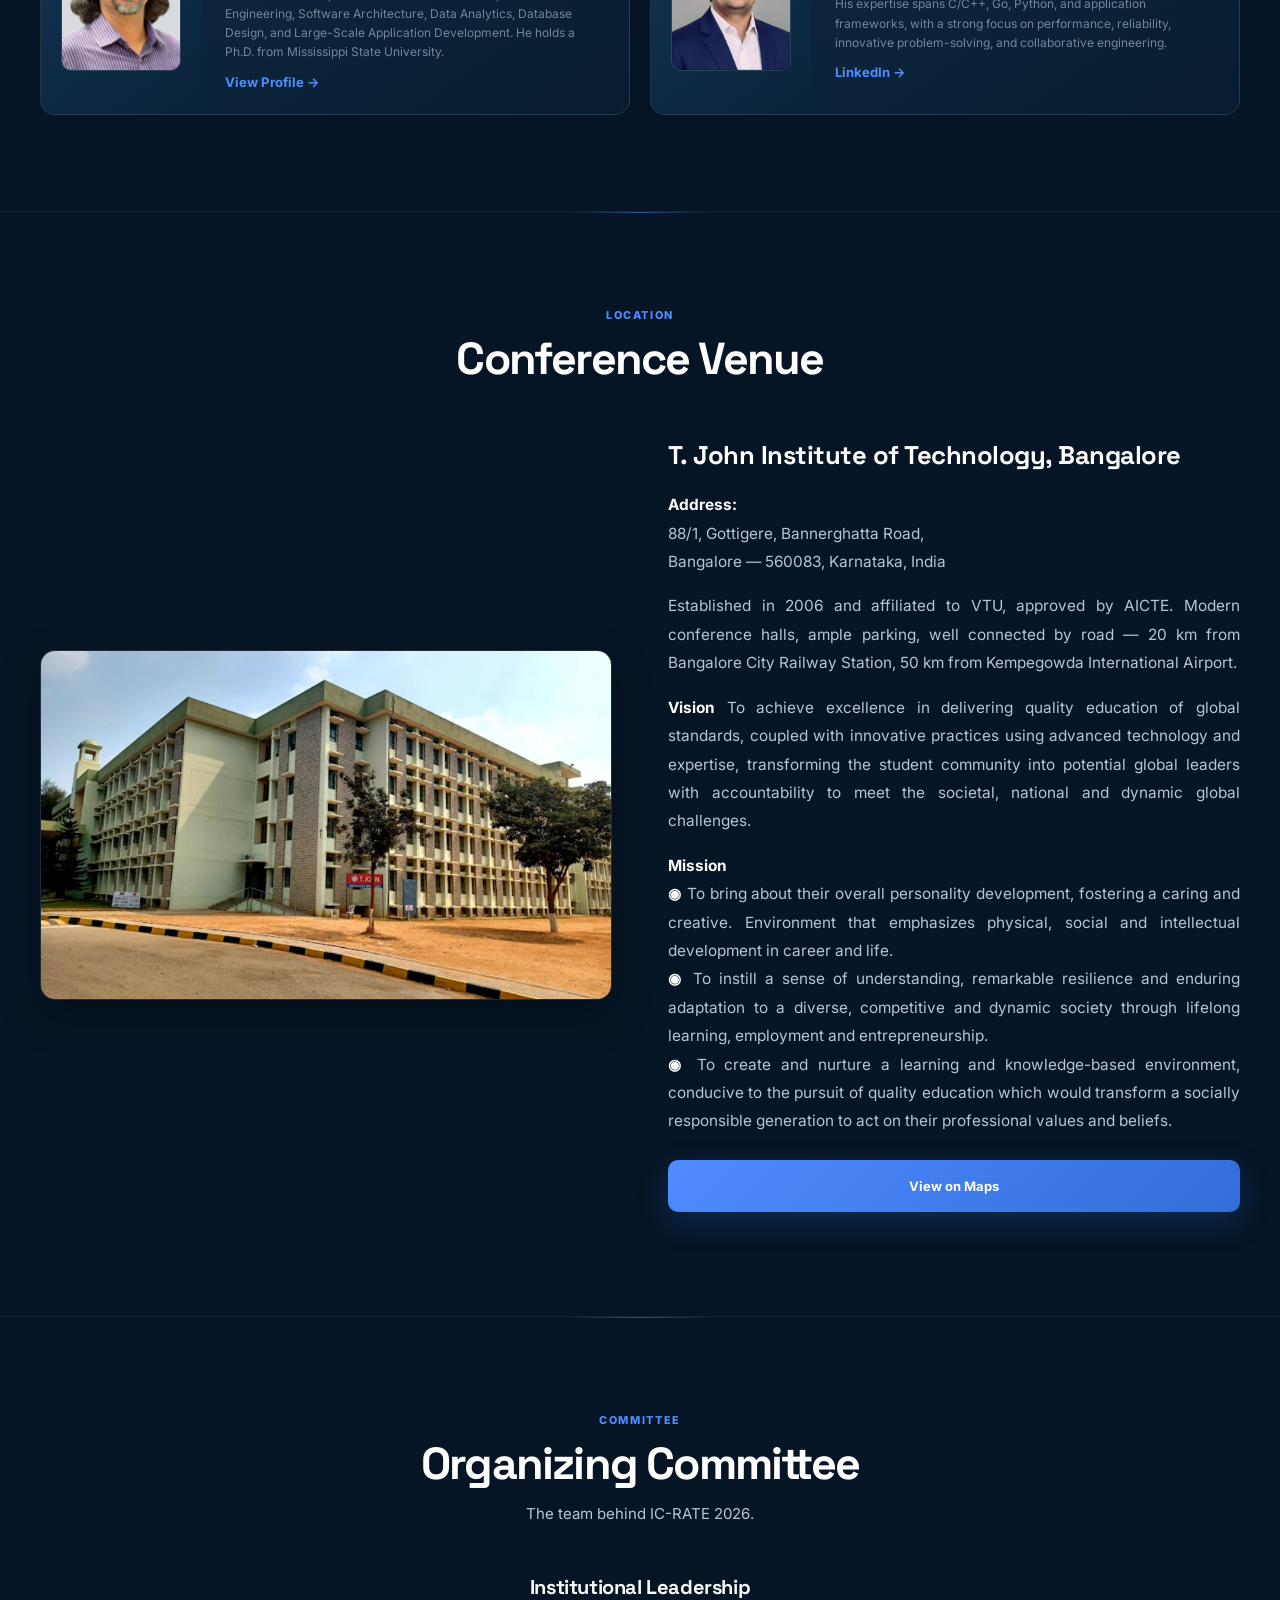
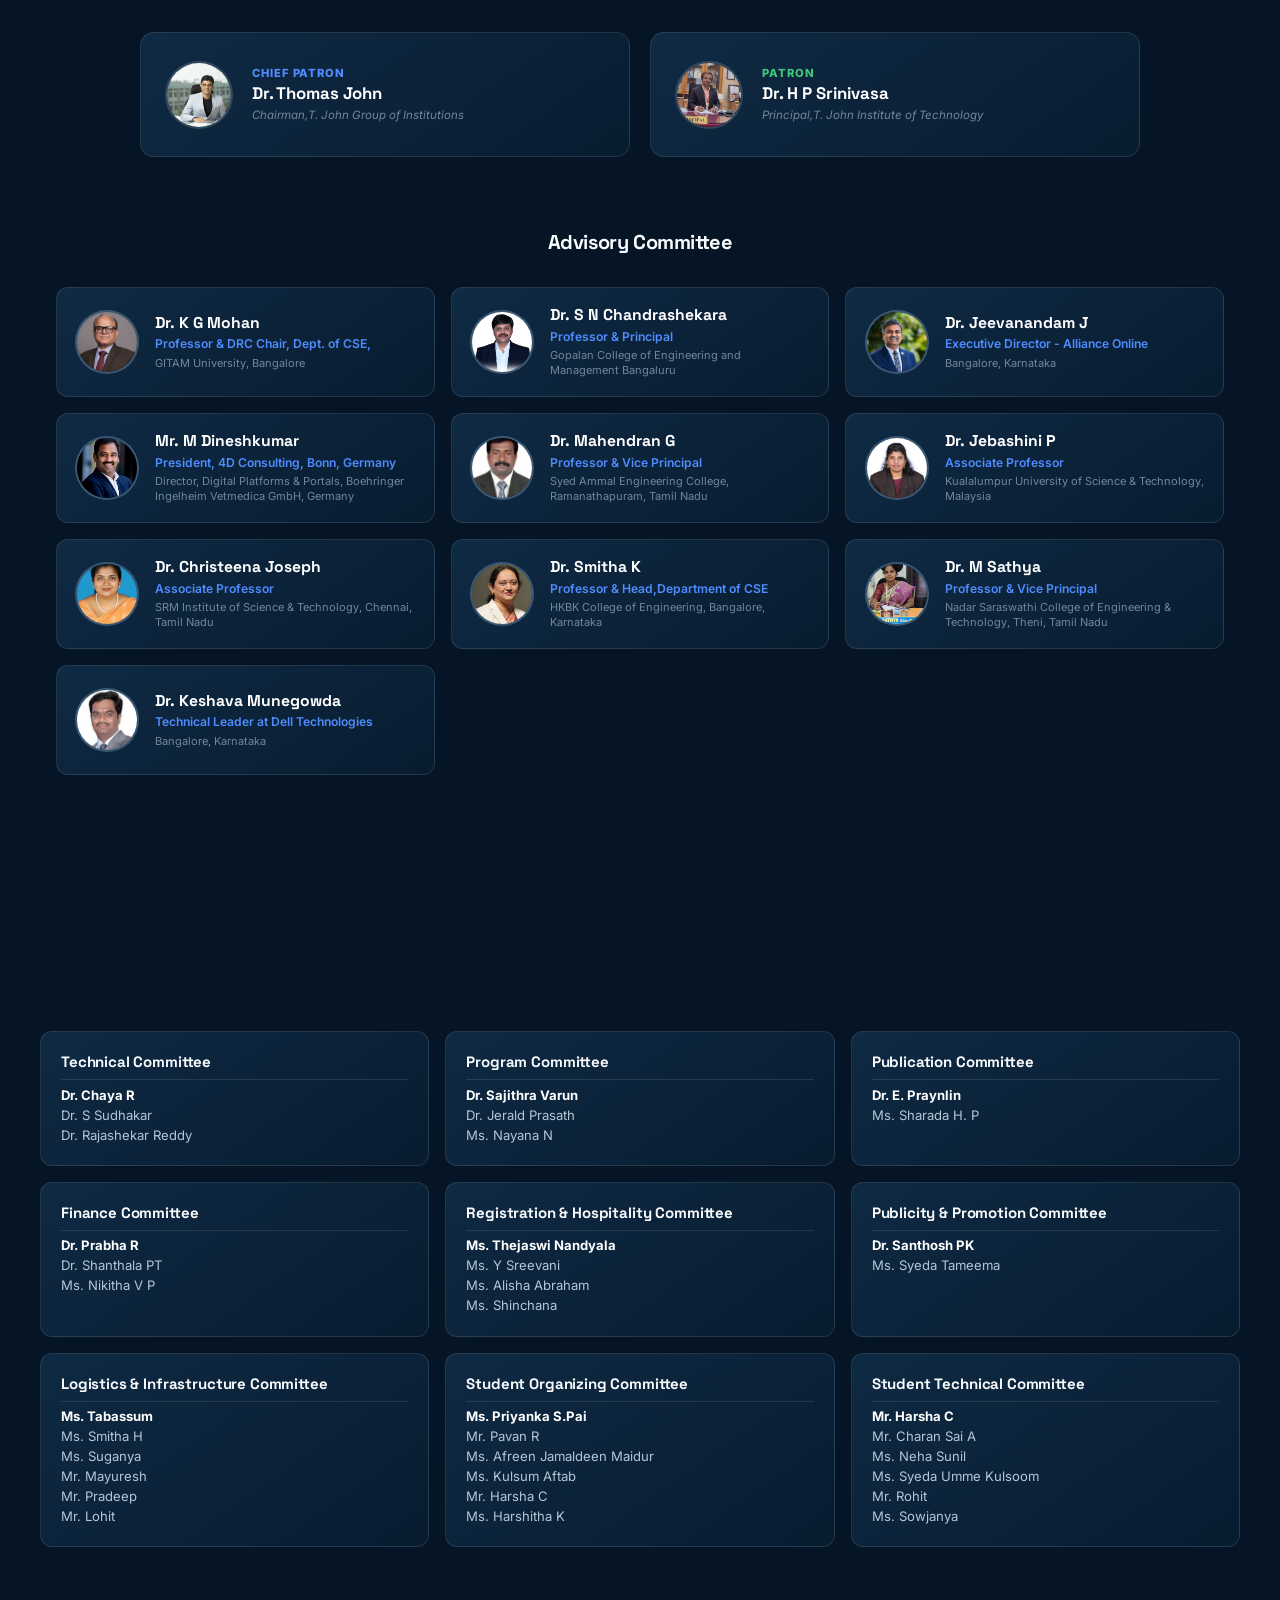
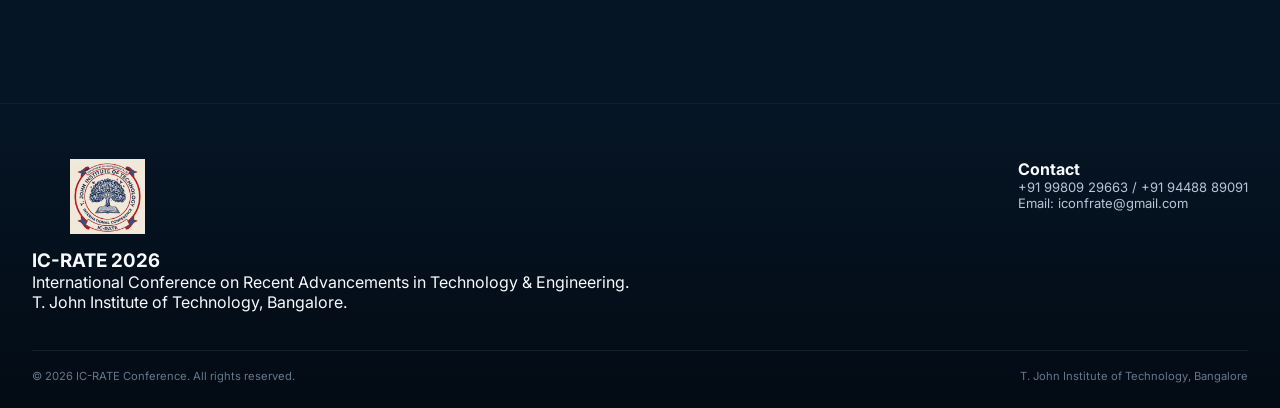
==== commit 5ba212d2: "final" ====
--- a/index.html
+++ b/index.html
@@ -5,6 +5,19 @@
     <meta name="viewport" content="width=device-width, initial-scale=1.0">
     <link rel="icon" type="image/png" href="./image/LOGO.jpeg">
     <title>IC-RATE 2026 — International Conference on Recent Advancements in Technology & Engineering</title>
+    <meta name="description"
+content="RATE 2026 is the 2nd International Conference on Recent Advancements in Technology and Engineering, organized by the Department of Computer Science and Engineering, T. John Institute of Technology, Bengaluru, with associated departments including Data Science and CSE (IoT & CS).">
+
+<meta name="keywords"
+content="RATE 2026, IC RATE 2026, International Conference, Technology and Engineering, Computer Science and Engineering, Data Science, IoT, Artificial Intelligence, Sustainable Engineering, Strategic Management, T John Institute of Technology, Bangalore">
+
+<meta name="author"
+content="T. John Institute of Technology">
+
+<meta name="robots"
+content="index, follow">
+
+<link rel="canonical" href="https://ic-rate.vercel.app/">
     <meta name="description" content="IC-RATE 2026: International Conference on Recent Advancements in Technology and Engineering. November 20, 2026 — T. John Institute of Technology, Bangalore.">
     <link rel="stylesheet" href="style.css">
 </head>
@@ -159,7 +172,7 @@
                             <div class="tl">
                             <div class="tl-item">
                                  <div class="tl-dot"></div>
-                                <p class="tl-date">September 16, 2026</p>
+                                <p class="tl-date">August 16, 2026</p>
                                 <p class="tl-label">Paper Submission Starts</p>
                             </div>
                             <div class="tl-item red">
@@ -615,10 +628,10 @@
                         Established in 2006 and affiliated to VTU, approved by AICTE. Modern conference halls, ample parking, well connected by road — 20 km from Bangalore City Railway Station, 50 km from Kempegowda International Airport.
                     </p>
                     
-                    <p><strong>Vision </strong>To achieve excellence in delivering quality education of global standards, coupled with innovative practices using advanced technology and expertise, transforming the student community into potential global leaders with accountability to meet the societal, national and dynamic global challenges.</p><p><strong>Mission</strong>
-                    To bring about their overall personality development, fostering a caring and creative. Environment that emphasizes physical, social and intellectual development in career and life.
-                    To instill a sense of understanding, remarkable resilience and enduring adaptation to a diverse, competitive and dynamic society through lifelong learning, employment and entrepreneurship.
-                    To create and nurture a learning and knowledge-based environment, conducive to the pursuit of quality education which would transform a socially responsible generation to act on their professional values and beliefs.</p><a href="https://maps.app.goo.gl/tuCbLRYFfKM2oxBZ8" target="_blank" class="btn btn-accent" style="font-size:0.8125rem;padding:0.625rem 1.25rem;margin-top:0.5rem;">View on Maps</a>
+                    <p><strong>Vision </strong>To achieve excellence in delivering quality education of global standards, coupled with innovative practices using advanced technology and expertise, transforming the student community into potential global leaders with accountability to meet the societal, national and dynamic global challenges.</p><p><strong>Mission</strong><br>
+                    <strong>◉</strong> To bring about their overall personality development, fostering a caring and creative. Environment that emphasizes physical, social and intellectual development in career and life.<br>
+                    <strong>◉</strong> To instill a sense of understanding, remarkable resilience and enduring adaptation to a diverse, competitive and dynamic society through lifelong learning, employment and entrepreneurship.<br>
+                    <strong>◉</strong> To create and nurture a learning and knowledge-based environment, conducive to the pursuit of quality education which would transform a socially responsible generation to act on their professional values and beliefs.</p><a href="https://maps.app.goo.gl/tuCbLRYFfKM2oxBZ8" target="_blank" class="btn btn-accent" style="font-size:0.8125rem;padding:0.625rem 1.25rem;margin-top:0.5rem;">View on Maps</a>
                 </div>
             </div>
         </div>
@@ -707,8 +720,7 @@
             </p>
 
             <p class="ao">
-                C Byregowda Institute of Technology,
-                Kolar, Karnataka
+                Gopalan College of Engineering and Management Bangaluru
             </p>
         </div>
     </div>
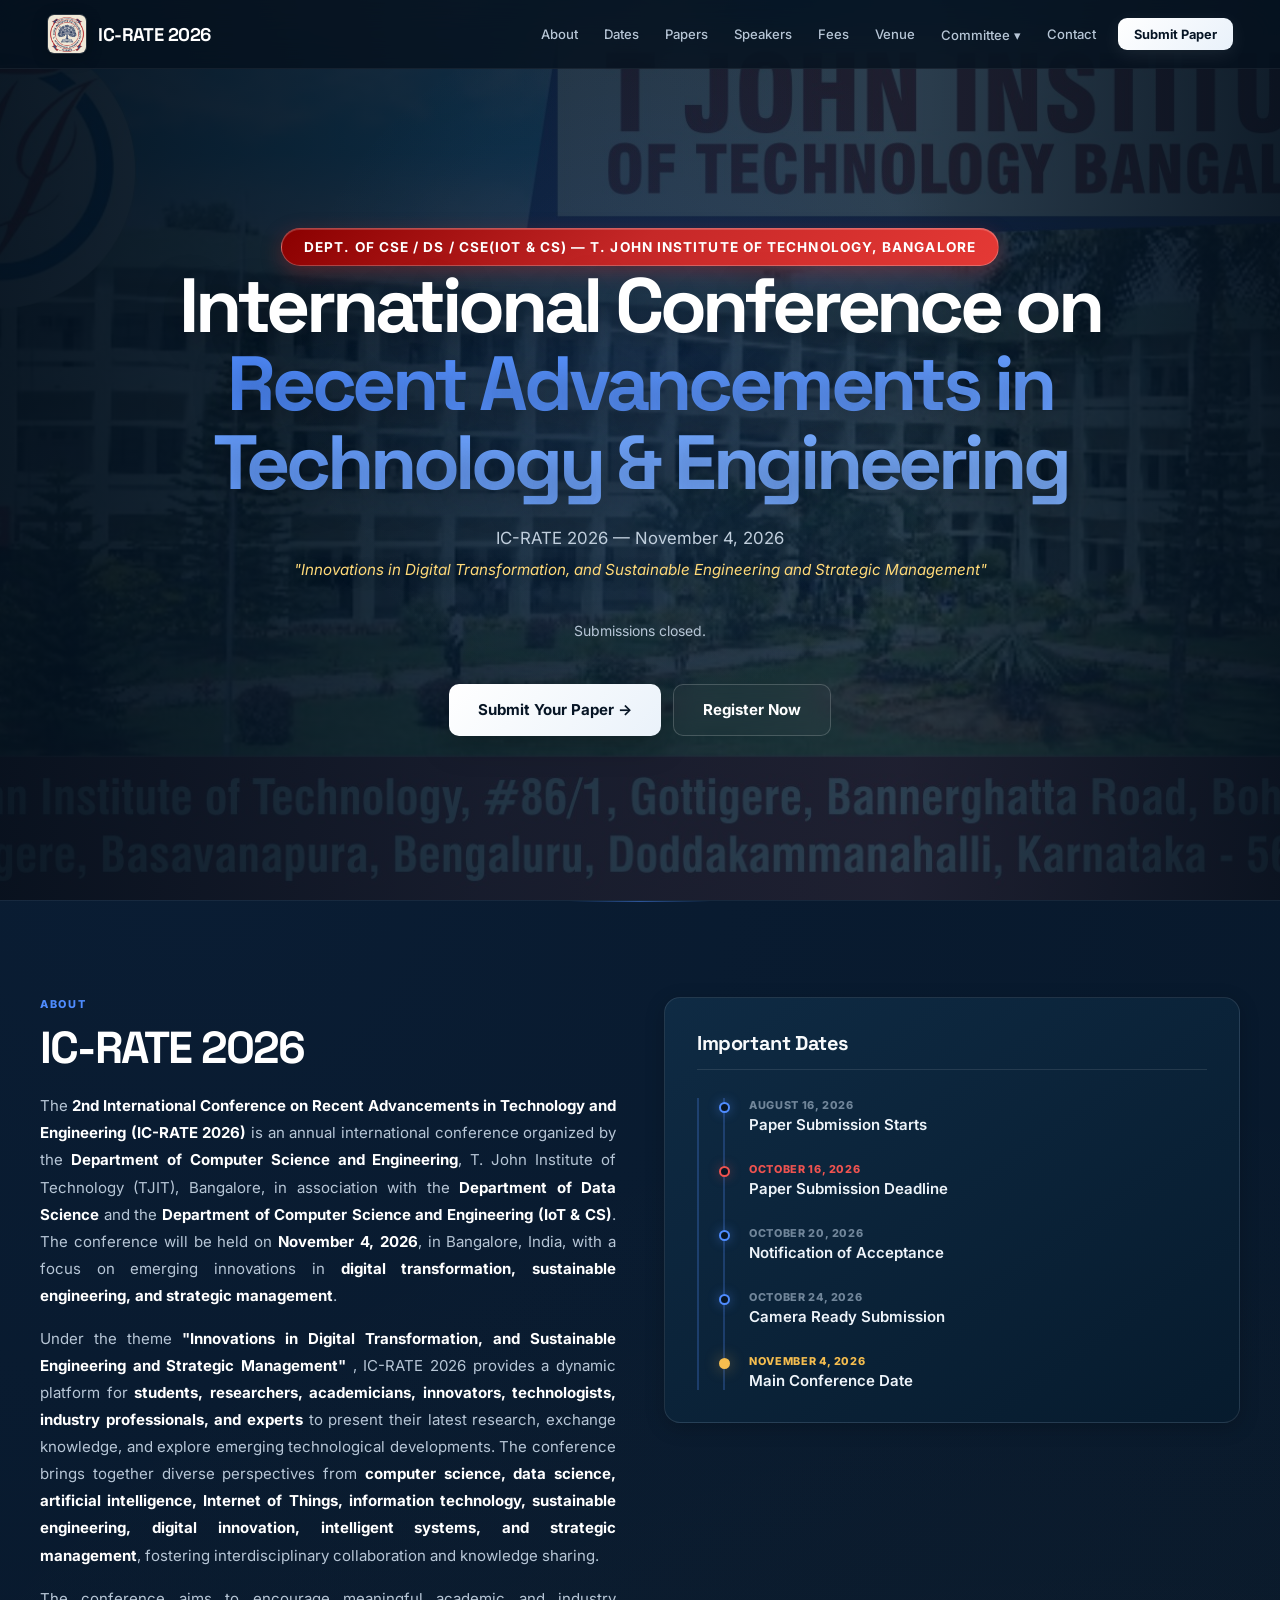
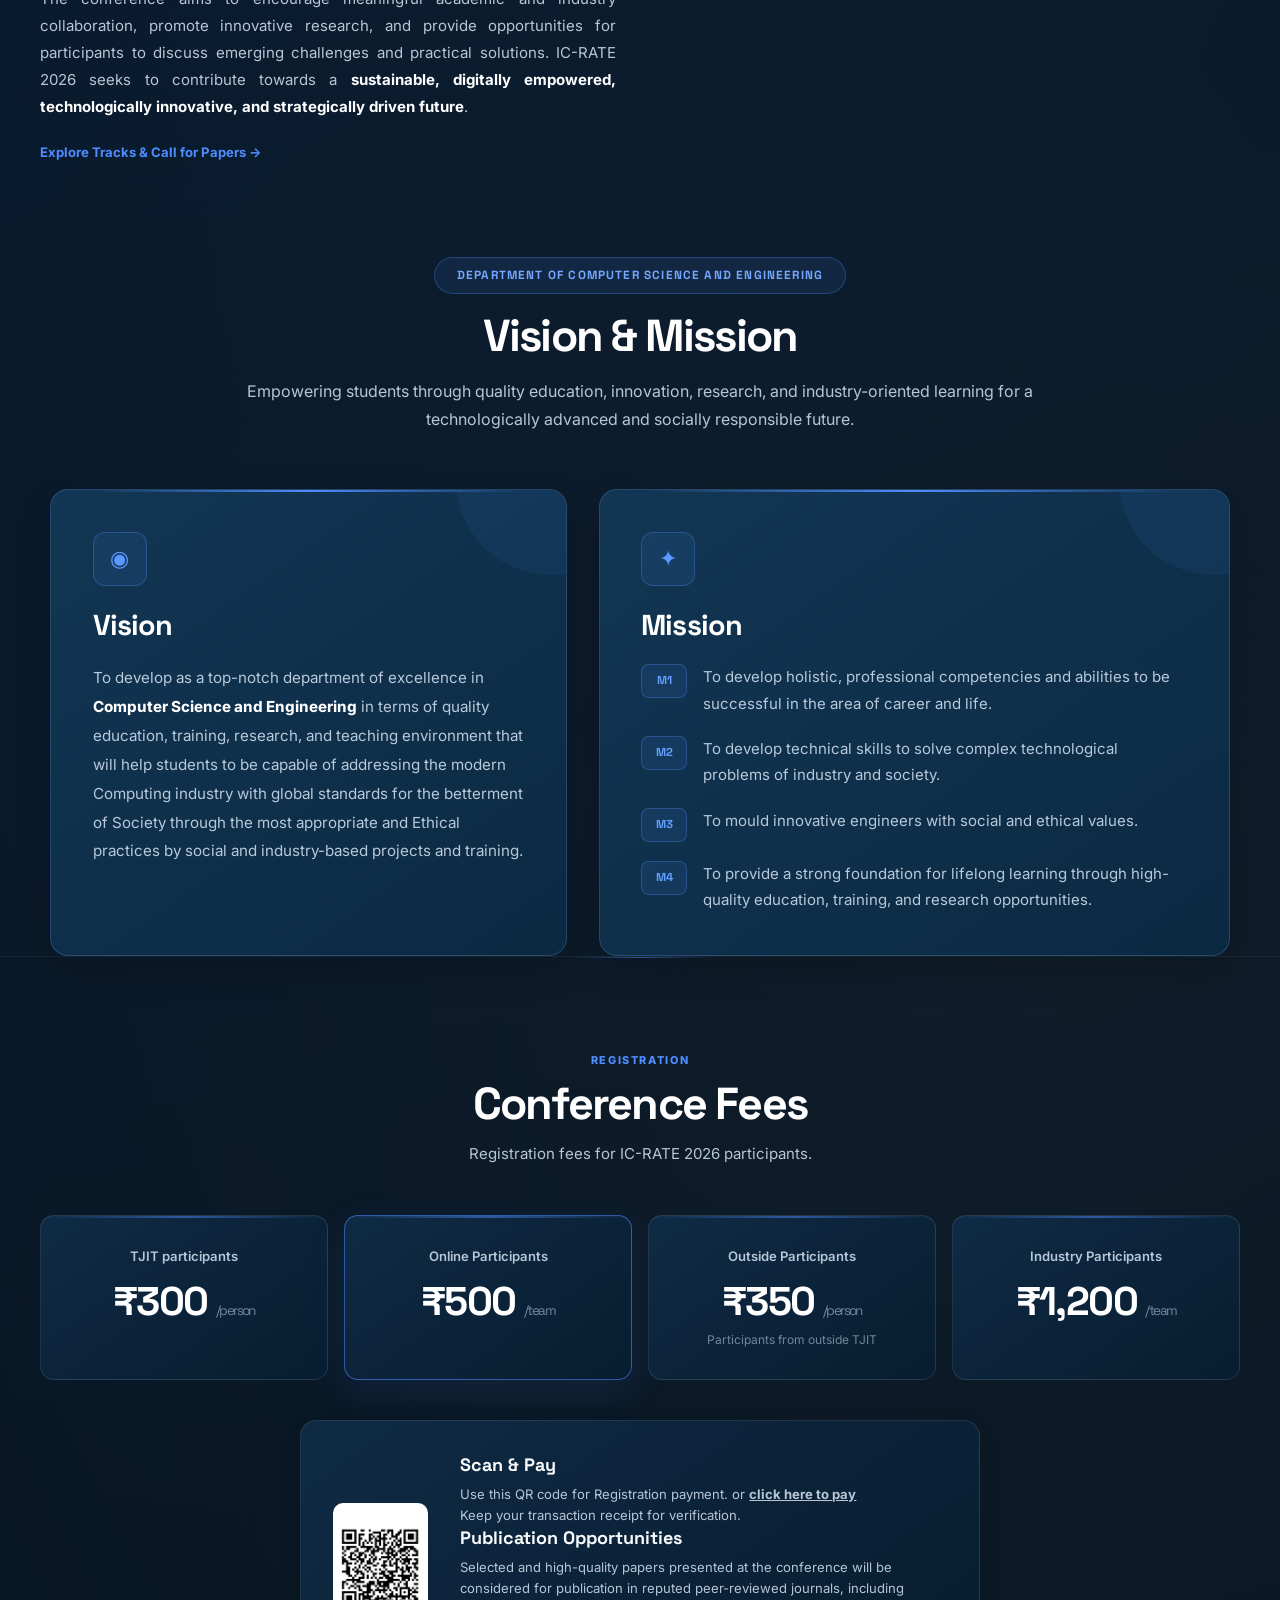
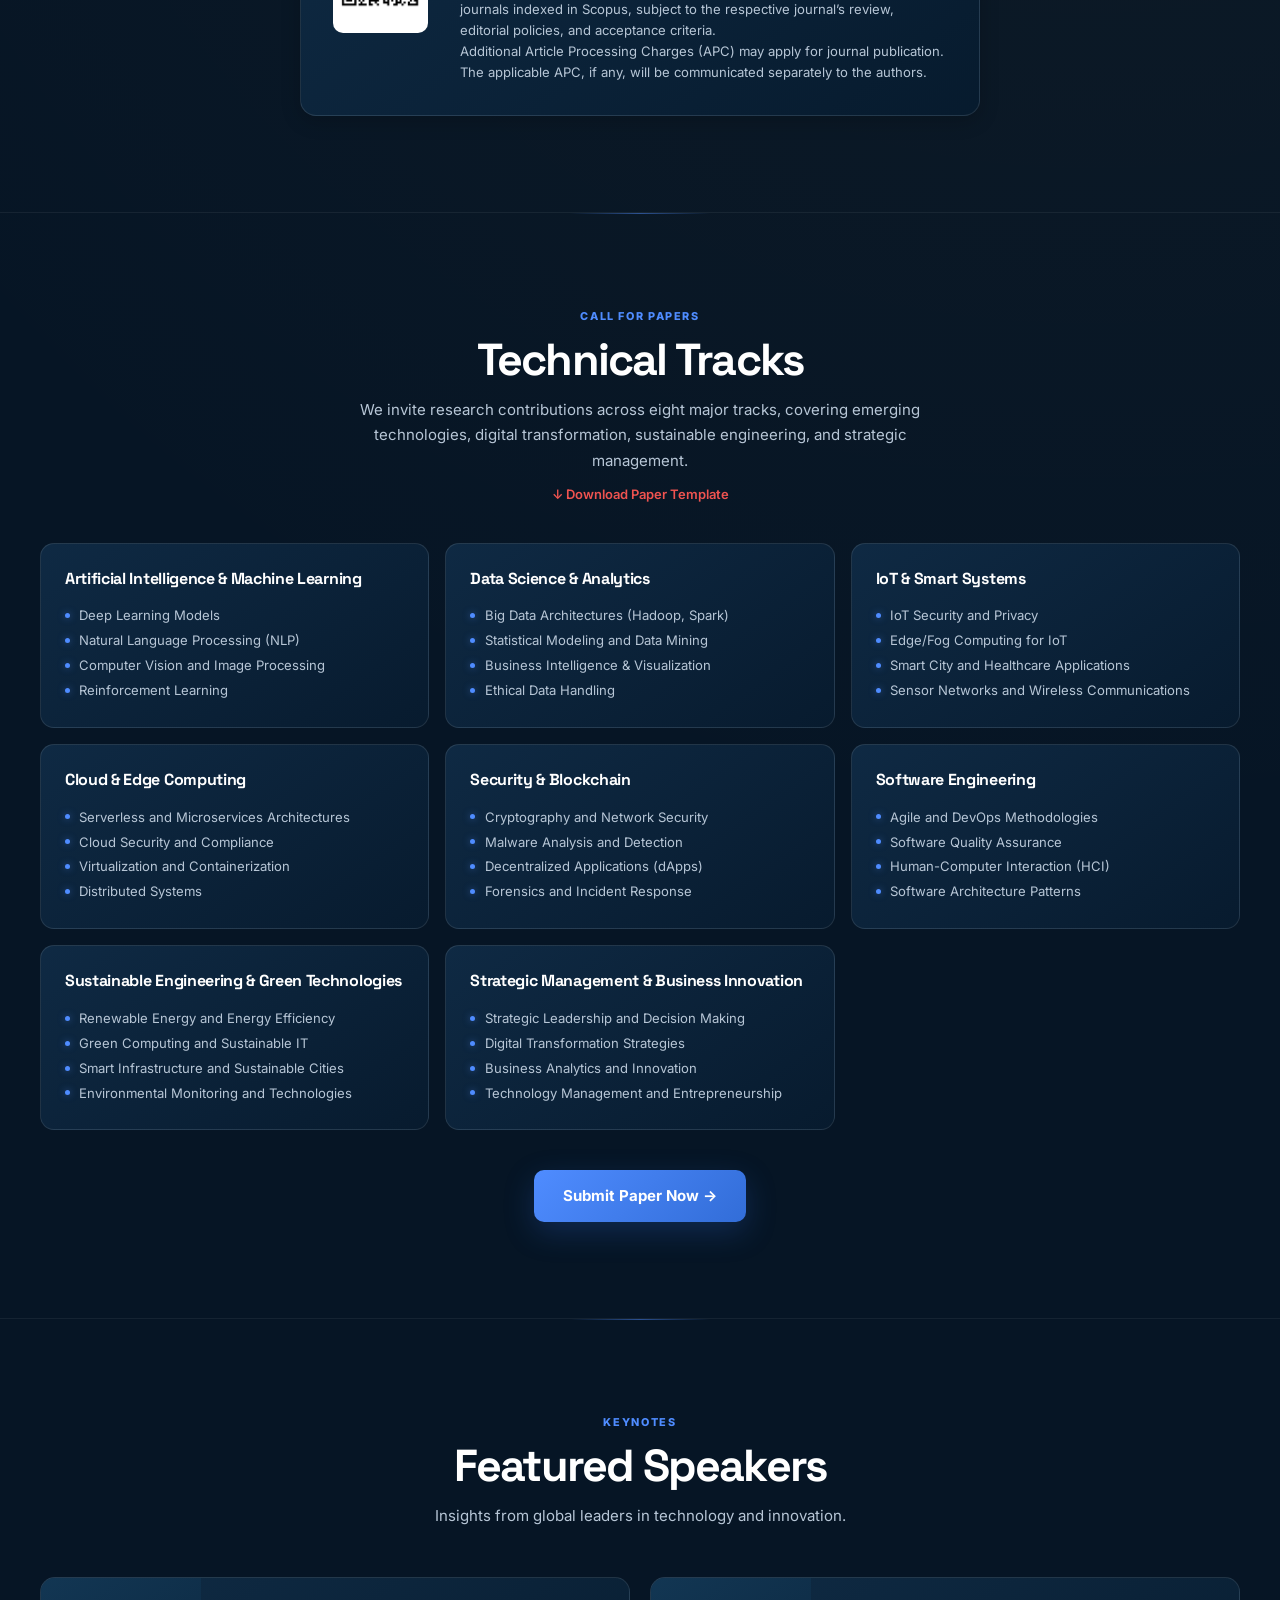
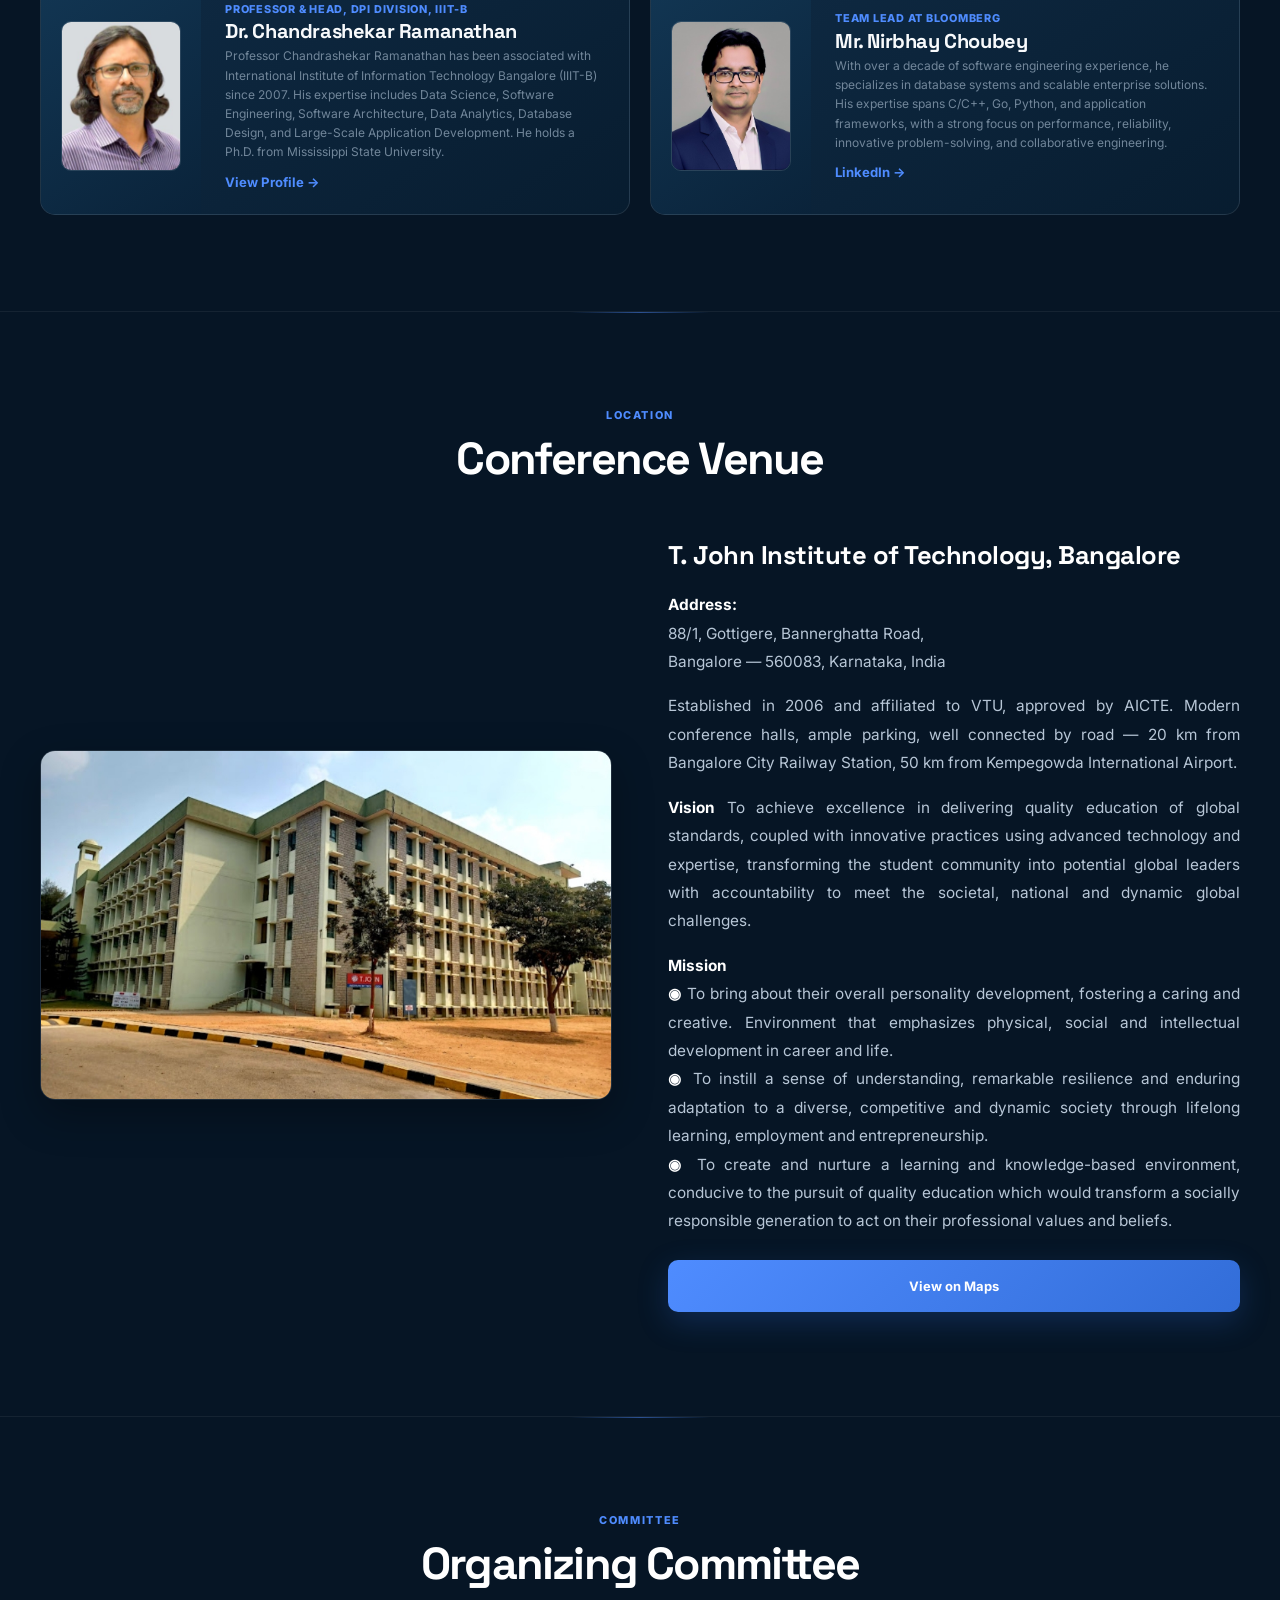
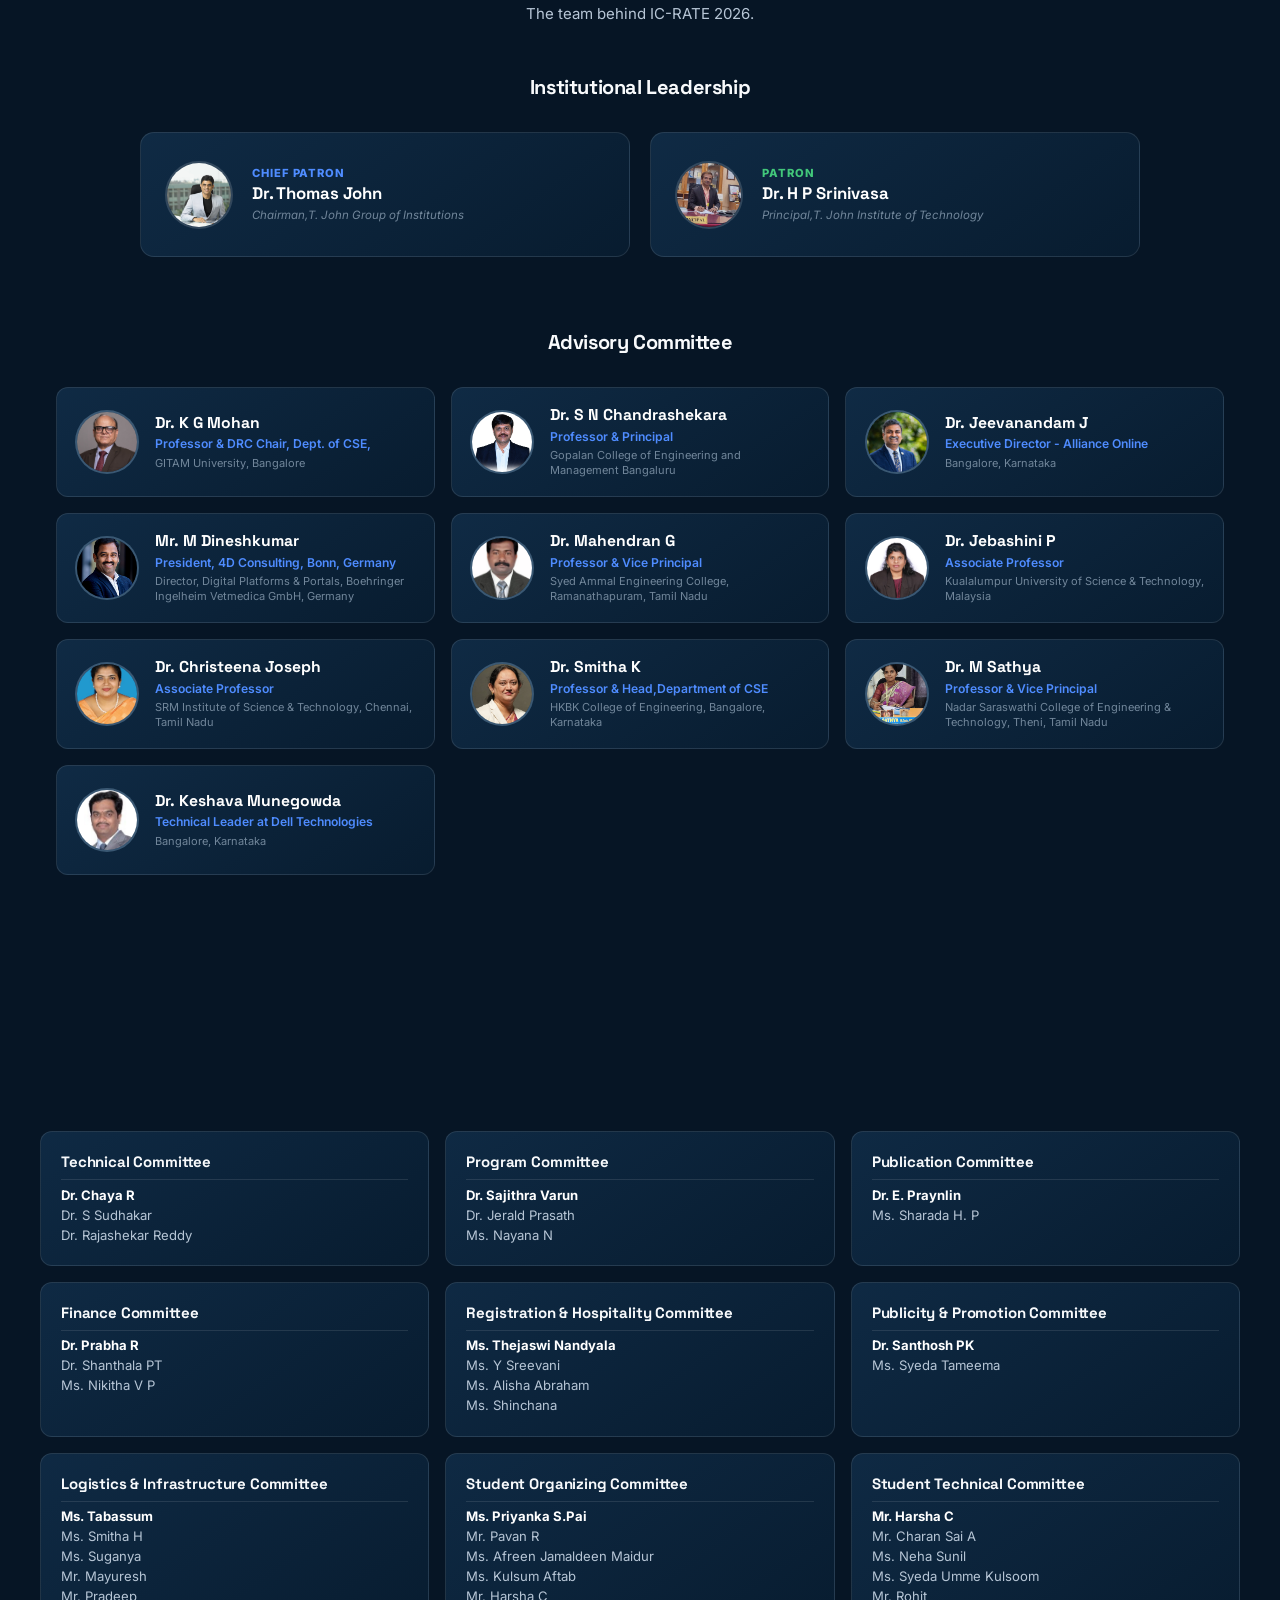
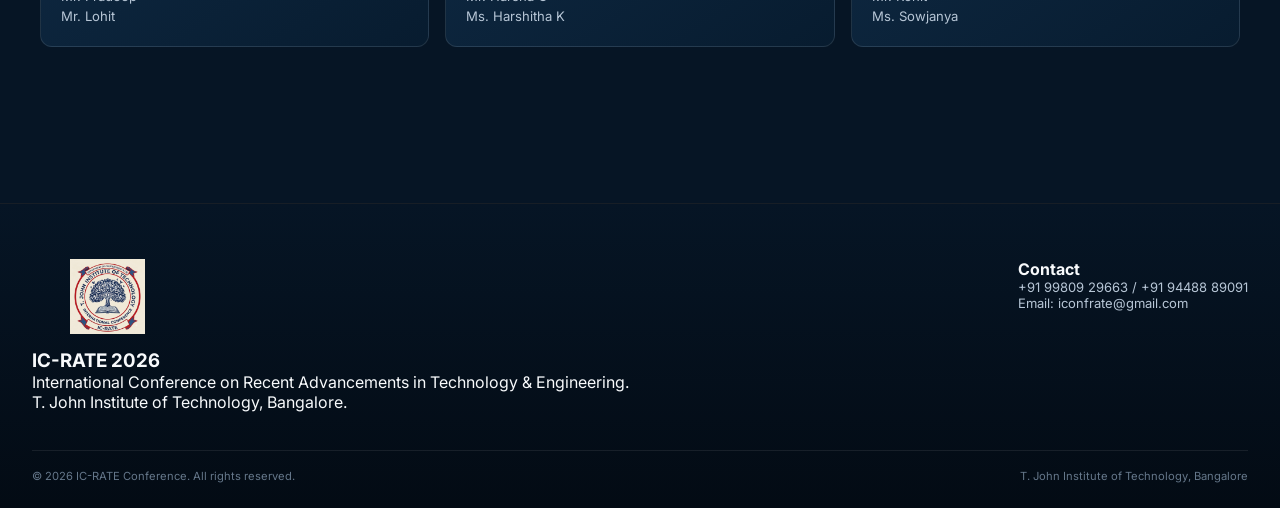
==== commit 4d36cbea: "final" ====
--- a/index.html
+++ b/index.html
@@ -353,6 +353,13 @@
                         Use this QR code for Registration payment. or <a href="https://forms.easebuzz.in/register/TJohnInstituteofTechn/ic-rate-2026-registration"><strong><u>click here to pay</u></strong></a><br>
                         Keep your transaction receipt for verification.
                     </p>
+                <div>
+                    <h4>Publication Opportunities</h4>
+                    <p>Selected and high-quality papers presented at the conference will be considered for publication in reputed peer-reviewed journals, including journals indexed in Scopus, subject to the respective journal’s review, editorial policies, and acceptance criteria.<br>
+
+Additional Article Processing Charges (APC) may apply for journal publication. The applicable APC, if any, will be communicated separately to the authors.</p>
+                </div>
+
                 </div>
             </div>
 
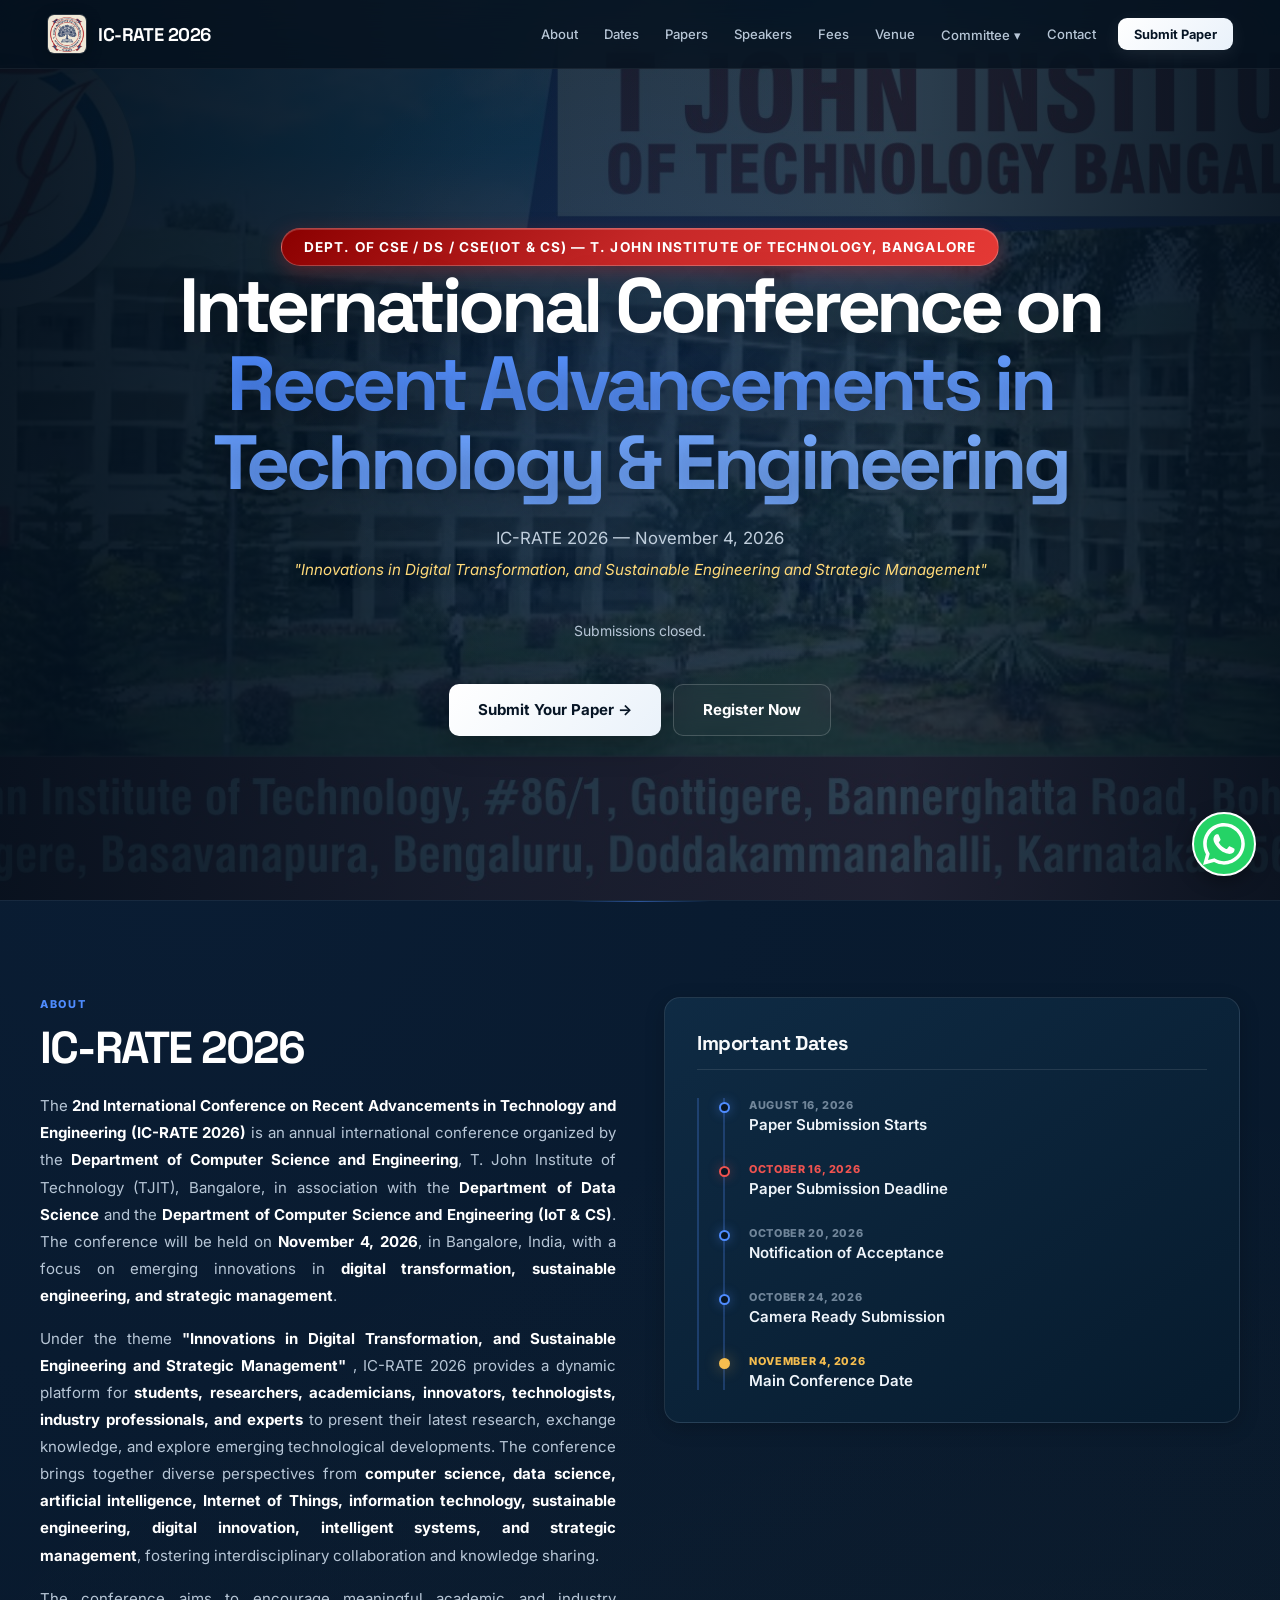
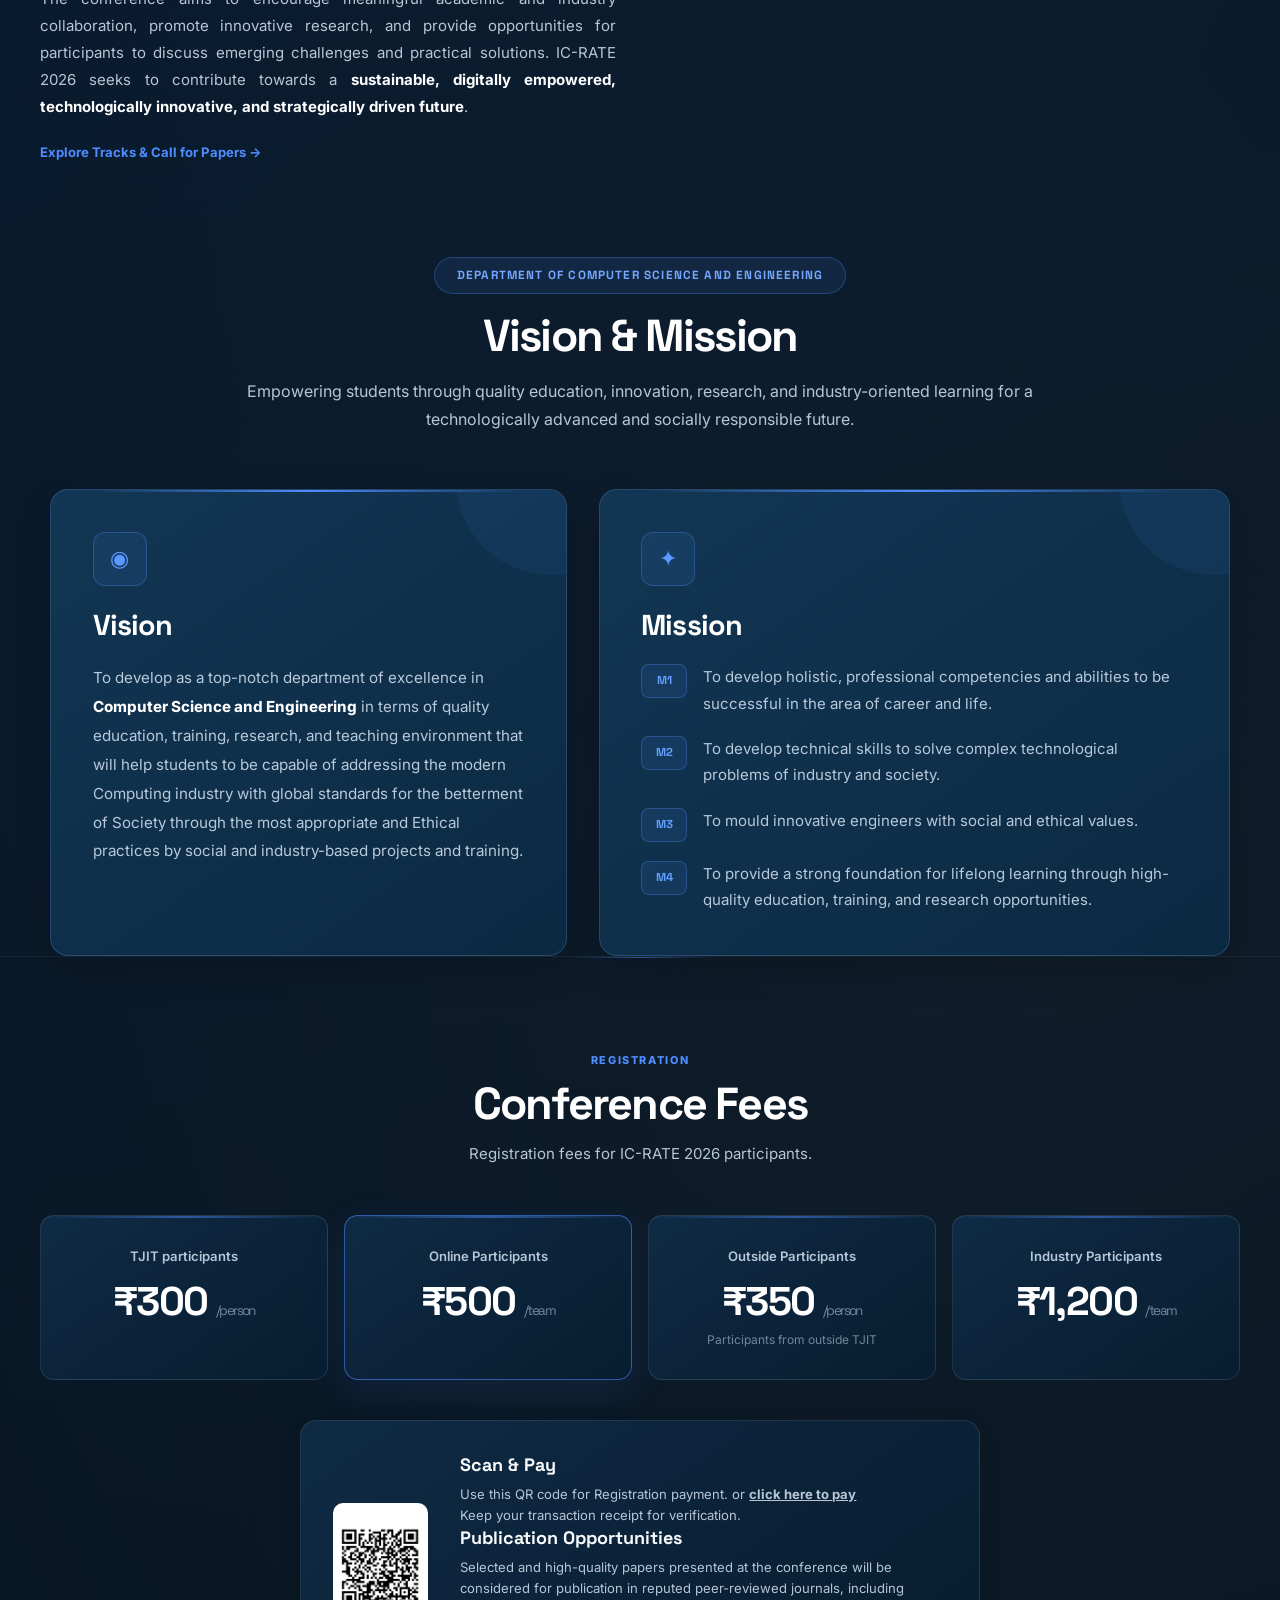
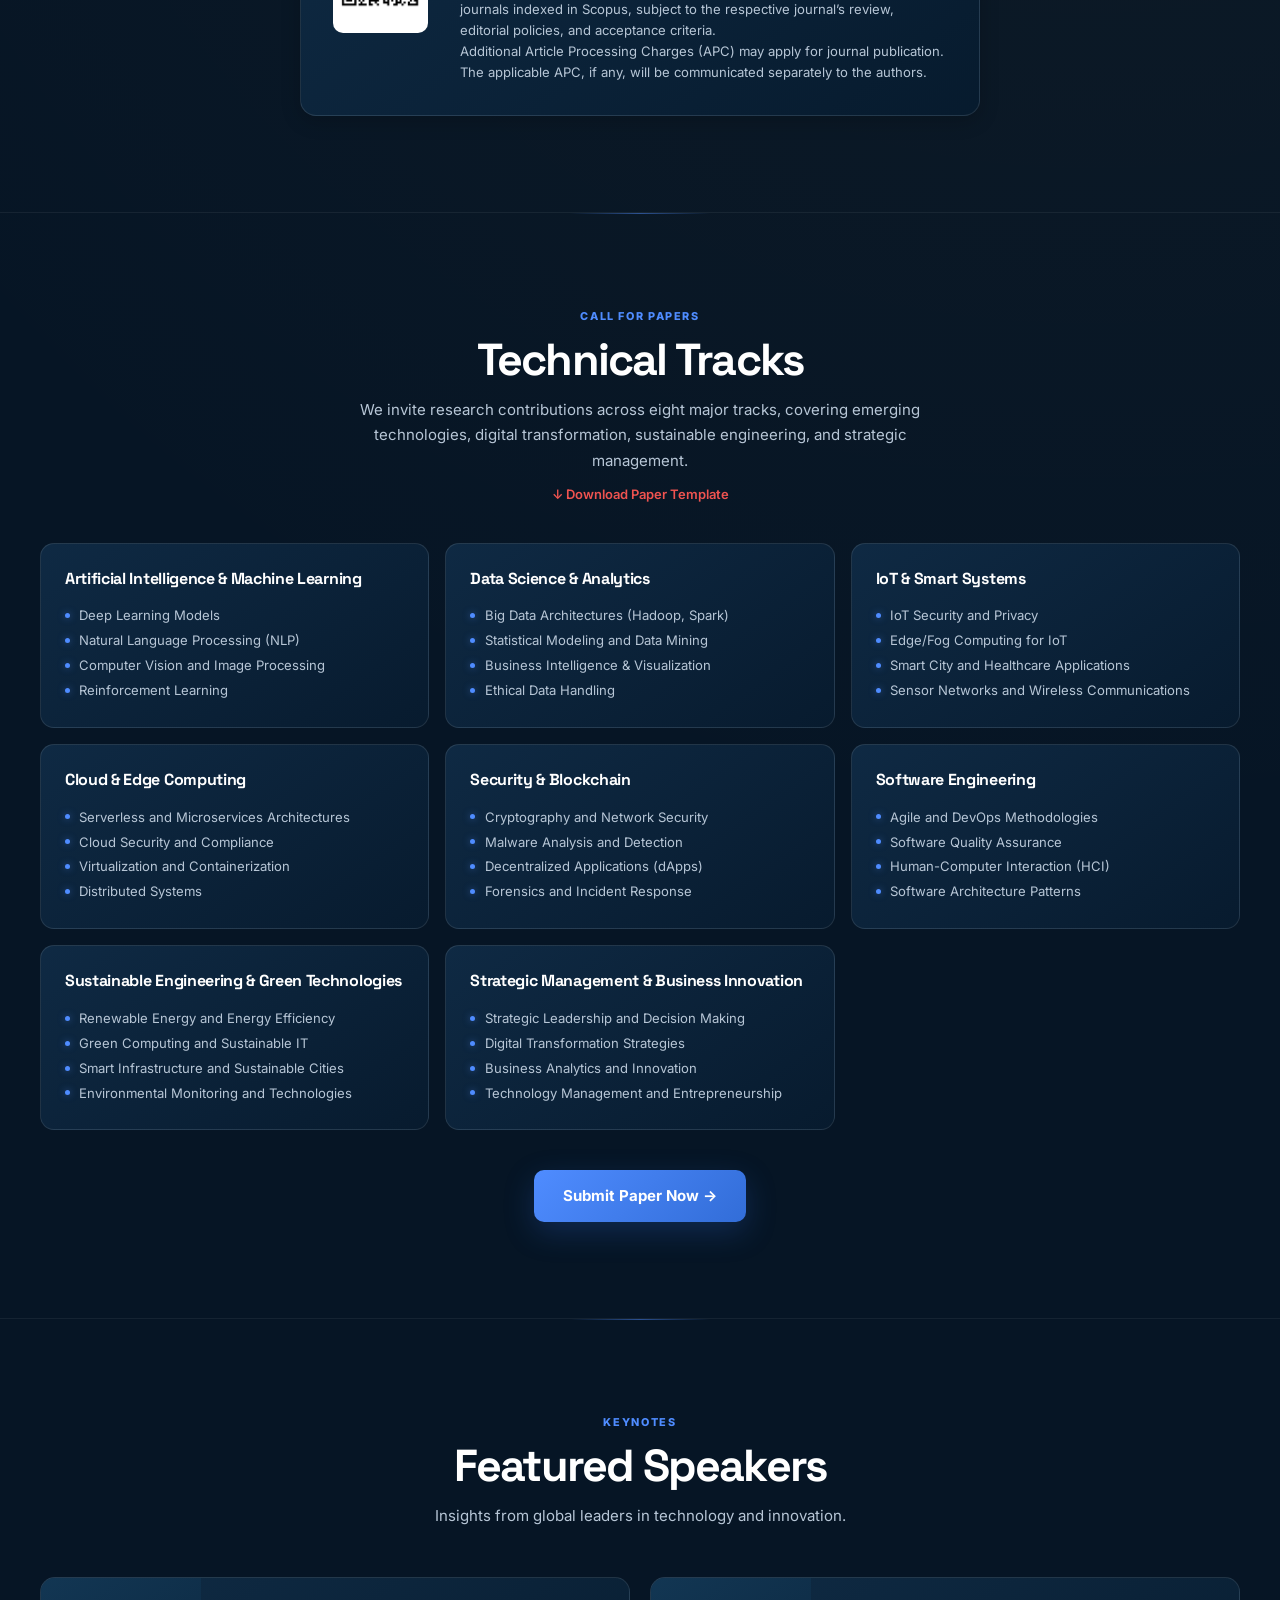
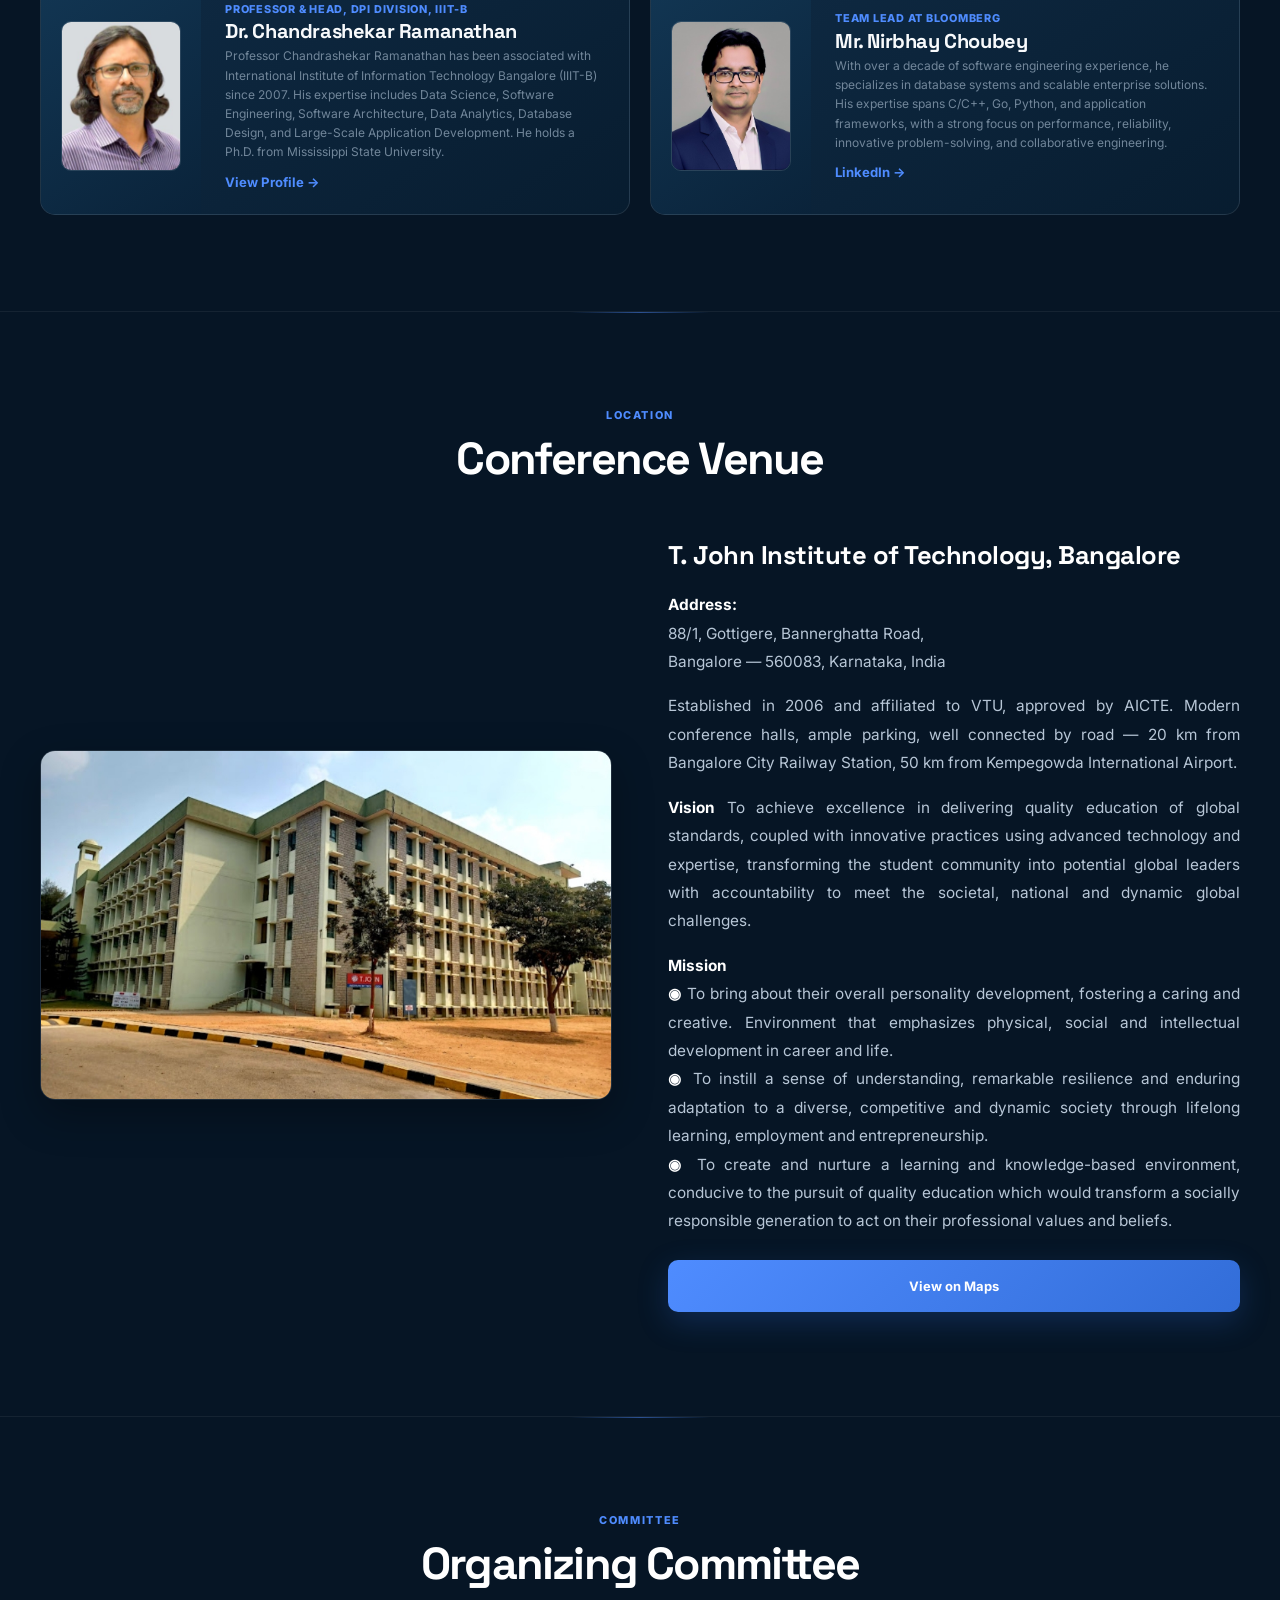
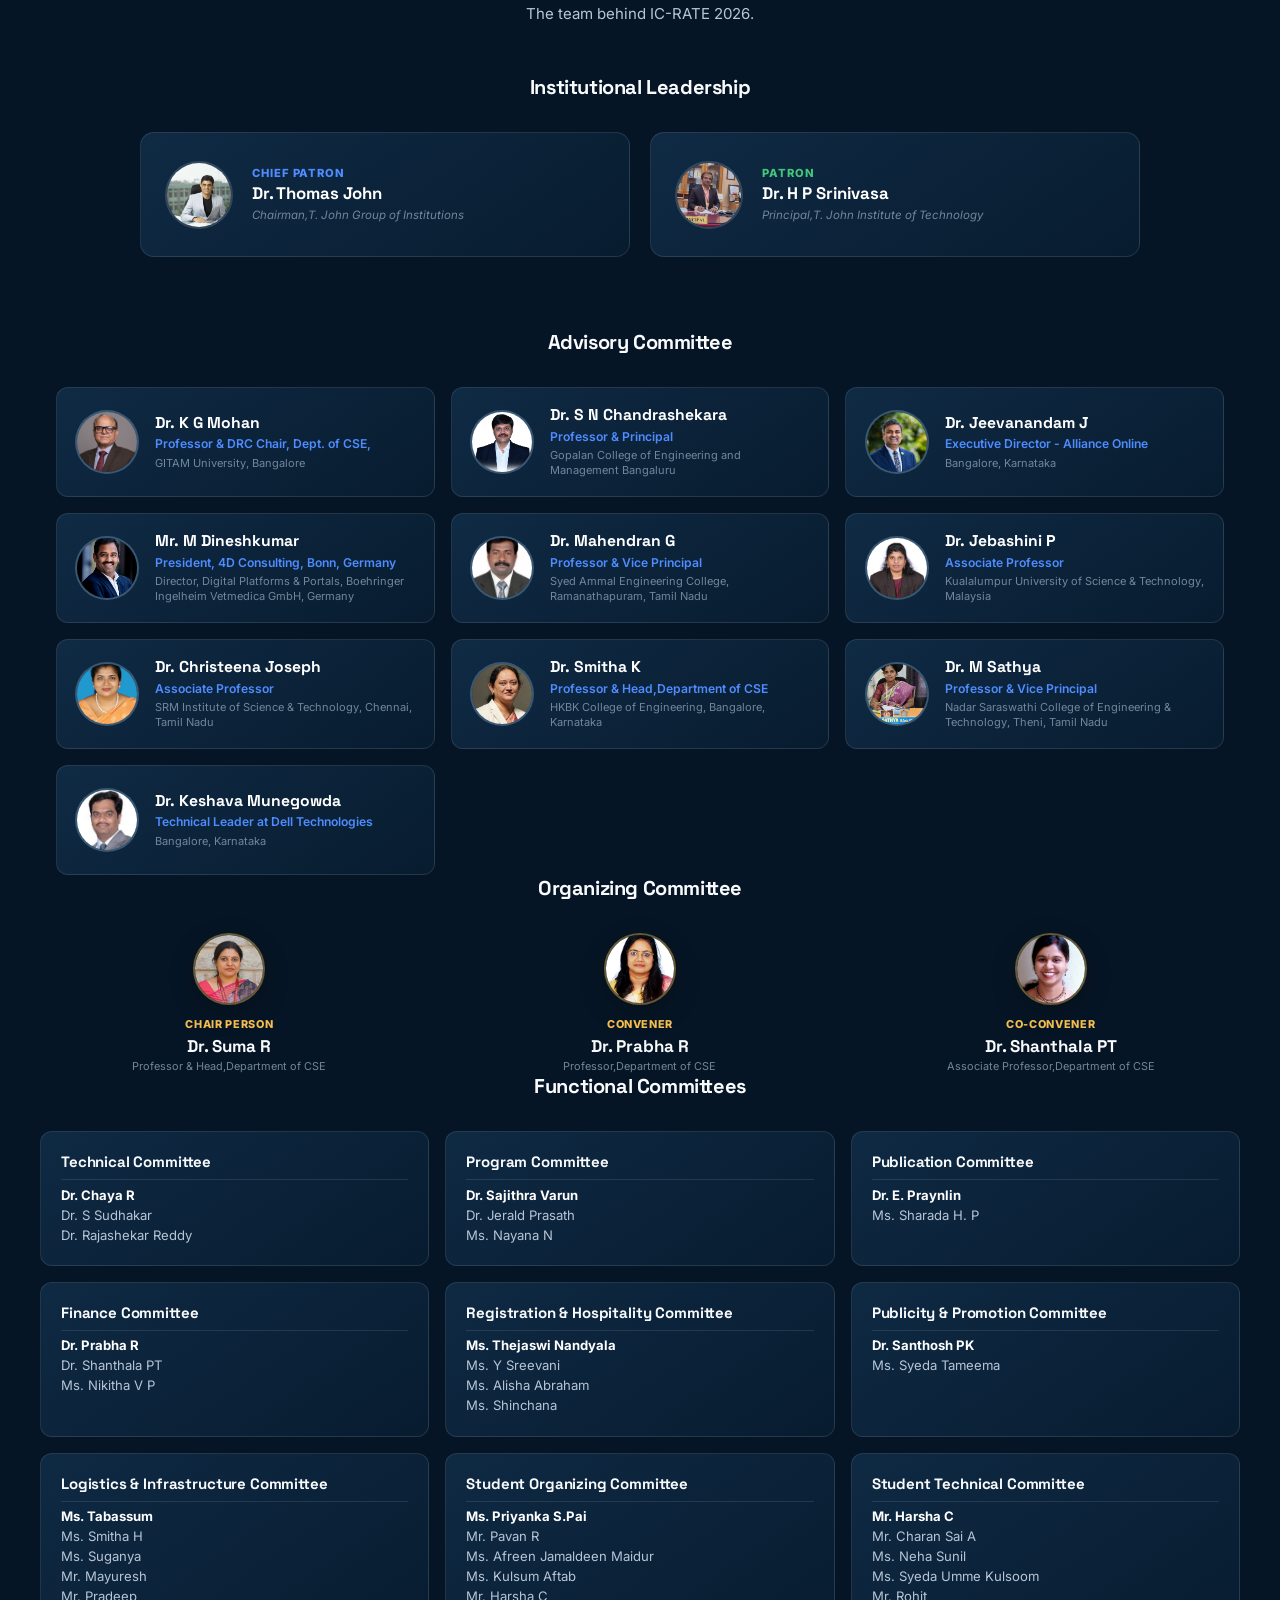
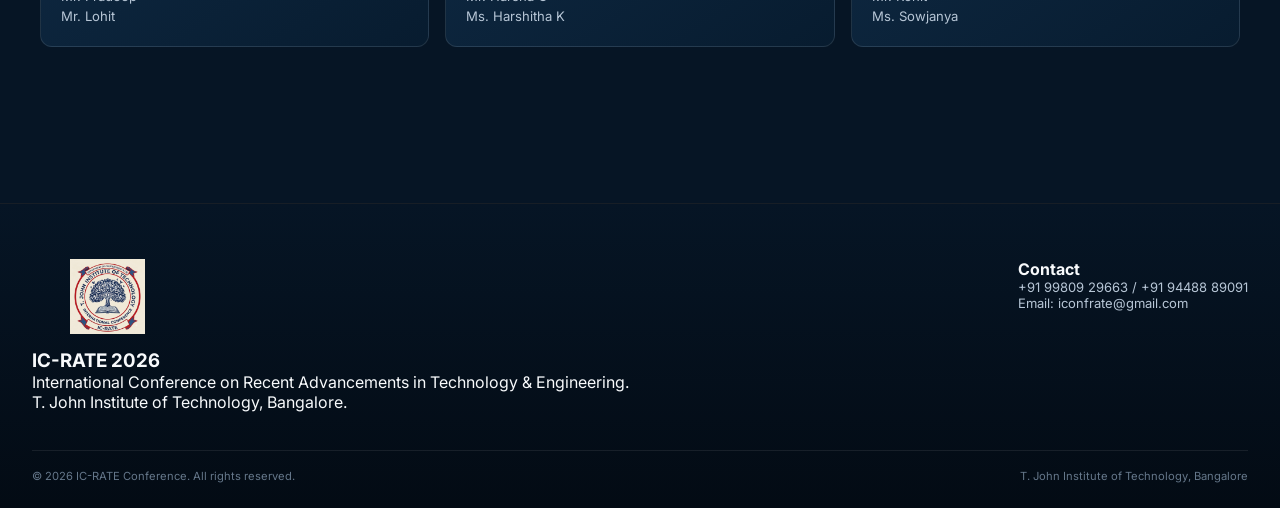
==== commit 09feac60: "whatsapp icon" ====
--- a/index.html
+++ b/index.html
@@ -1065,6 +1065,17 @@
         </div>
     </footer>
 
+    <a class="whatsapp-float"
+       href="https://chat.whatsapp.com/ClGJSU8foR7HQj9bLckc1A"
+       target="_blank"
+       rel="noopener noreferrer"
+       aria-label="Join the IC-RATE 2026 WhatsApp group"
+       title="Join our WhatsApp group">
+        <svg viewBox="0 0 448 512" aria-hidden="true" focusable="false">
+            <path fill="#fff" d="M380.9 97.1C339 55.1 283.2 32 223.9 32 101.5 32 1.9 131.5 1.9 254c0 39.1 10.2 77.3 29.6 111L0 480l117.7-30.9c32.4 17.7 68.9 27 106.1 27h.1c122.4 0 222-99.6 222-222 0-59.3-23.1-115.1-65-157zm-157 341.6c-33.2 0-65.7-8.9-94-25.7l-6.7-4-69.8 18.3 18.6-68.1-4.4-7C49.5 322.3 39.8 288.5 39.8 254c0-101.7 82.8-184.5 184.6-184.5 49.3 0 95.6 19.2 130.4 54.1s54 81.1 54 130.4c-.1 101.8-82.9 184.7-184.9 184.7zm101.2-138.2c-5.5-2.8-32.8-16.2-37.9-18-5.1-1.9-8.8-2.8-12.5 2.8-3.7 5.6-14.3 18-17.6 21.8-3.2 3.7-6.5 4.2-12 1.4-32.5-16.3-53.8-29.1-75.2-64.9-5.7-9.8 5.7-9.1 16.3-30.4 1.8-3.7.9-6.9-.5-9.7-1.4-2.8-12.5-30.1-17.1-41.2-4.5-10.8-9.1-9.3-12.5-9.5-3.2-.2-6.9-.2-10.6-.2s-9.7 1.4-14.8 6.9-19.4 19-19.4 46.3 19.9 53.7 22.6 57.4c2.8 3.7 39.1 59.7 94.8 83.8 35.2 15.2 49 16.5 66.6 13.9 10.7-1.6 32.8-13.4 37.4-26.4s4.6-24.1 3.2-26.4c-1.4-2.3-5.1-3.7-10.6-6.5z" />
+        </svg>
+    </a>
+
     <script>
     (function() {
         // Header scroll
--- a/style.css
+++ b/style.css
@@ -4239,6 +4239,51 @@
     max-width: 100%;
 }
 
+.whatsapp-float {
+    position: fixed;
+    right: 24px;
+    bottom: 24px;
+    z-index: 1001;
+    display: grid;
+    width: 64px;
+    height: 64px;
+    place-items: center;
+    background: #25d366;
+    border: 2px solid #fff;
+    border-radius: 50%;
+    box-shadow: 0 5px 18px rgba(0, 0, 0, 0.35);
+    transition: transform 0.2s ease, box-shadow 0.2s ease;
+}
+
+.whatsapp-float svg {
+    width: 48px;
+    height: 48px;
+}
+
+.whatsapp-float:hover {
+    transform: translateY(-3px);
+    box-shadow: 0 8px 22px rgba(0, 0, 0, 0.4);
+}
+
+.whatsapp-float:focus-visible {
+    outline: 3px solid #fff;
+    outline-offset: 4px;
+}
+
+@media (max-width: 600px) {
+    .whatsapp-float {
+        right: 16px;
+        bottom: 16px;
+        width: 58px;
+        height: 58px;
+    }
+
+    .whatsapp-float svg {
+        width: 44px;
+        height: 44px;
+    }
+}
+
 
 /* =========================================================
    END — VISION & MISSION
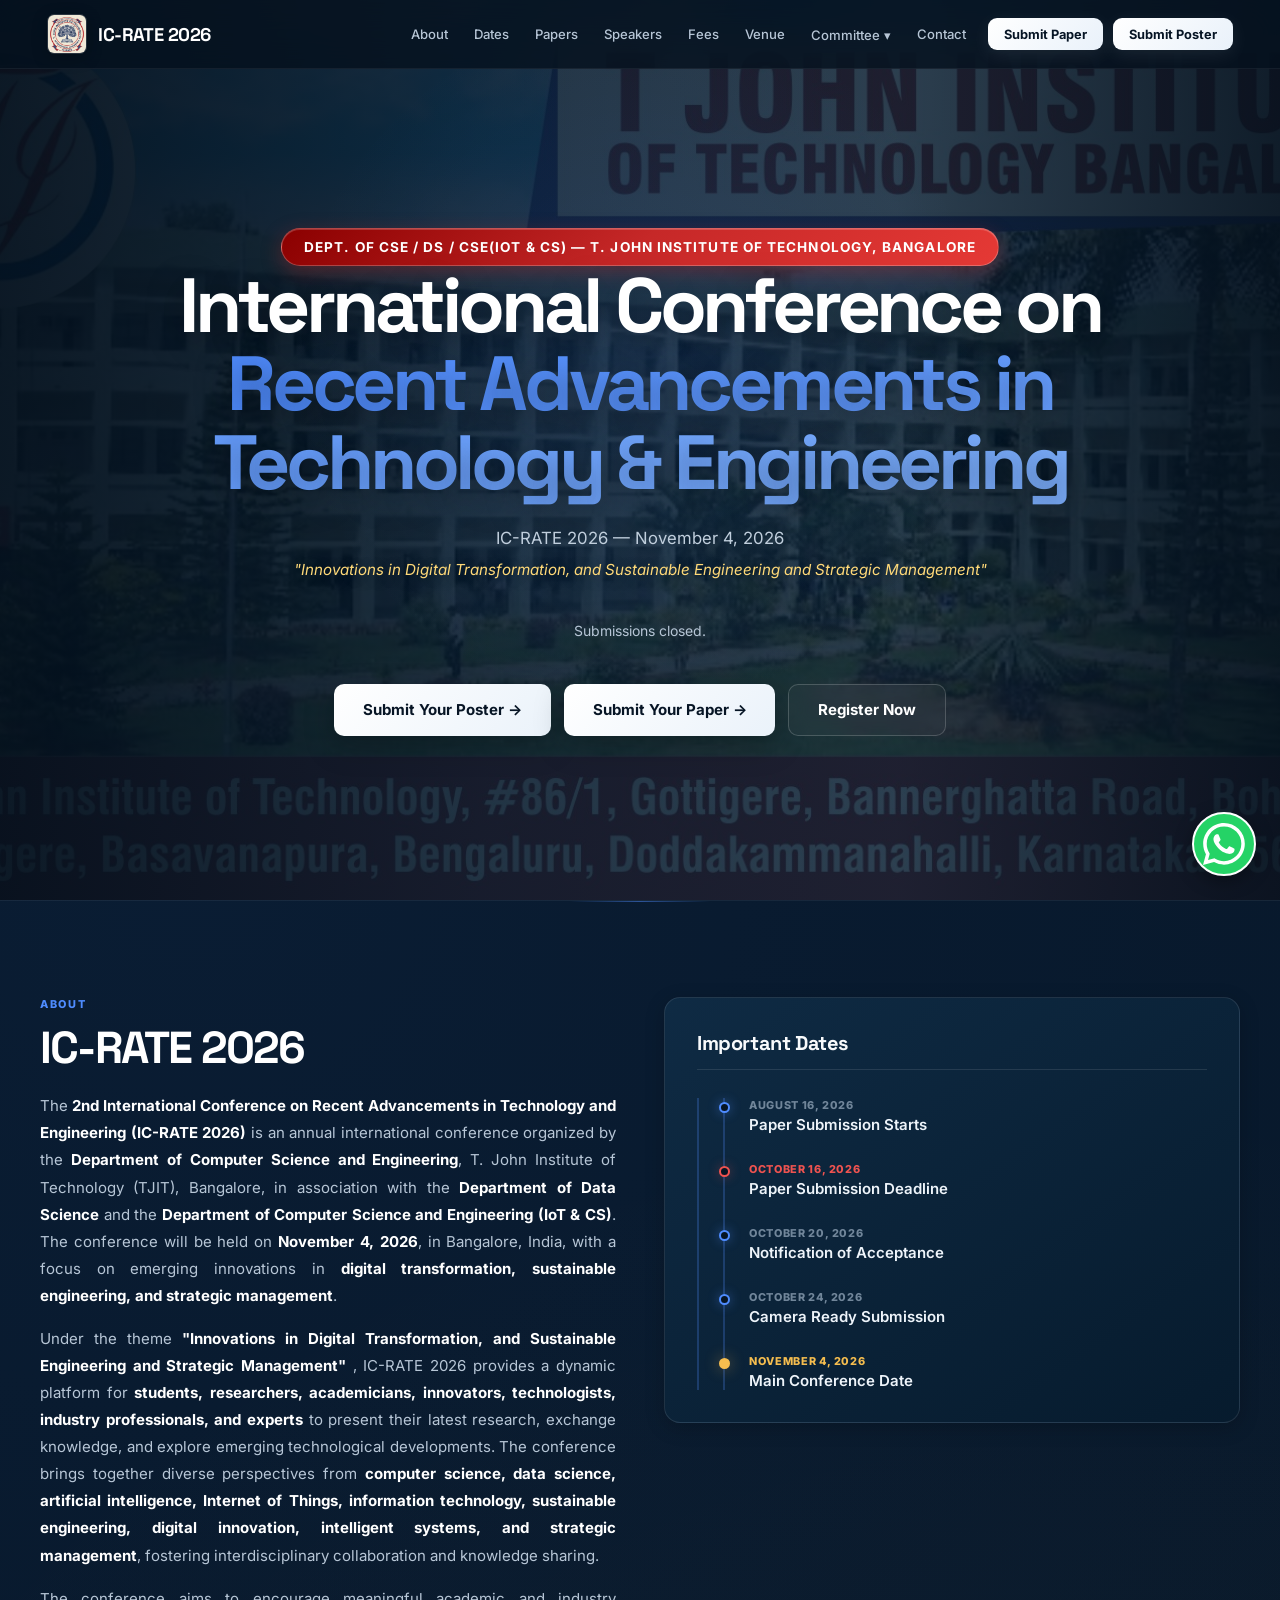
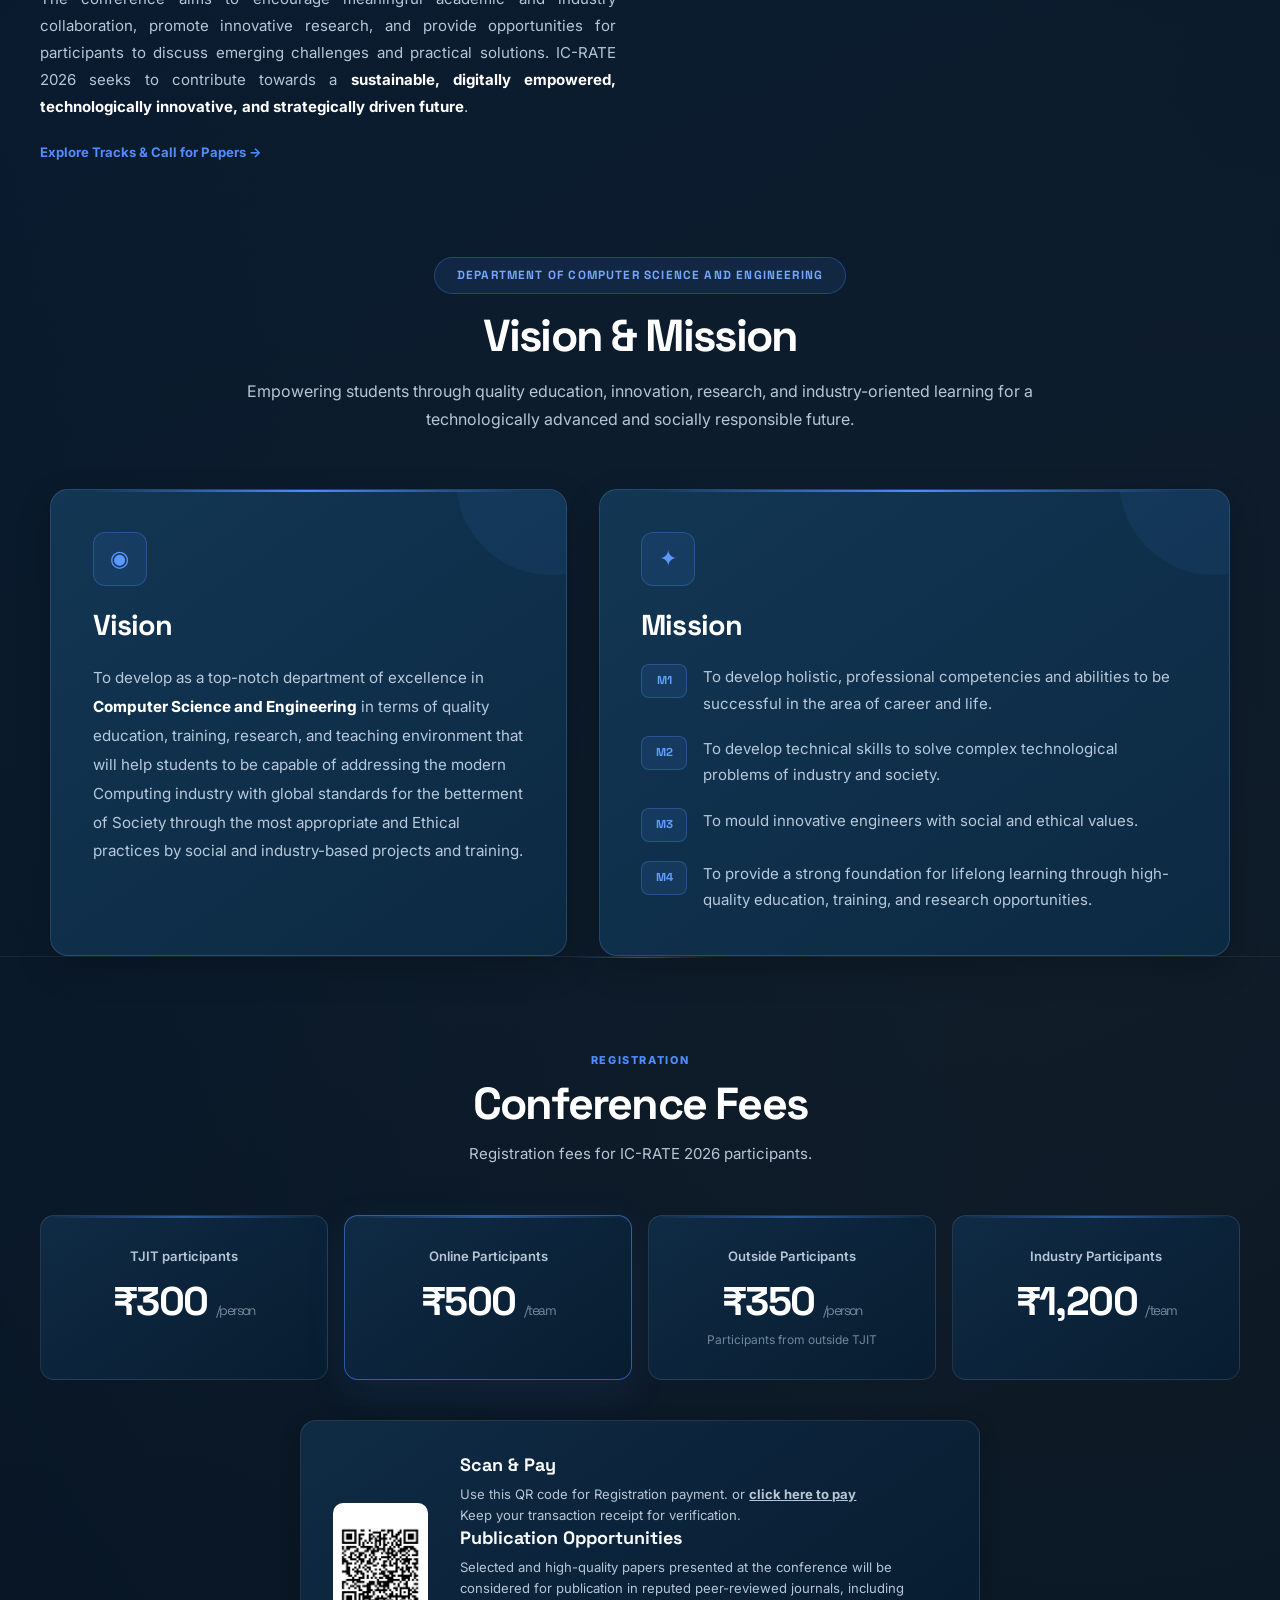
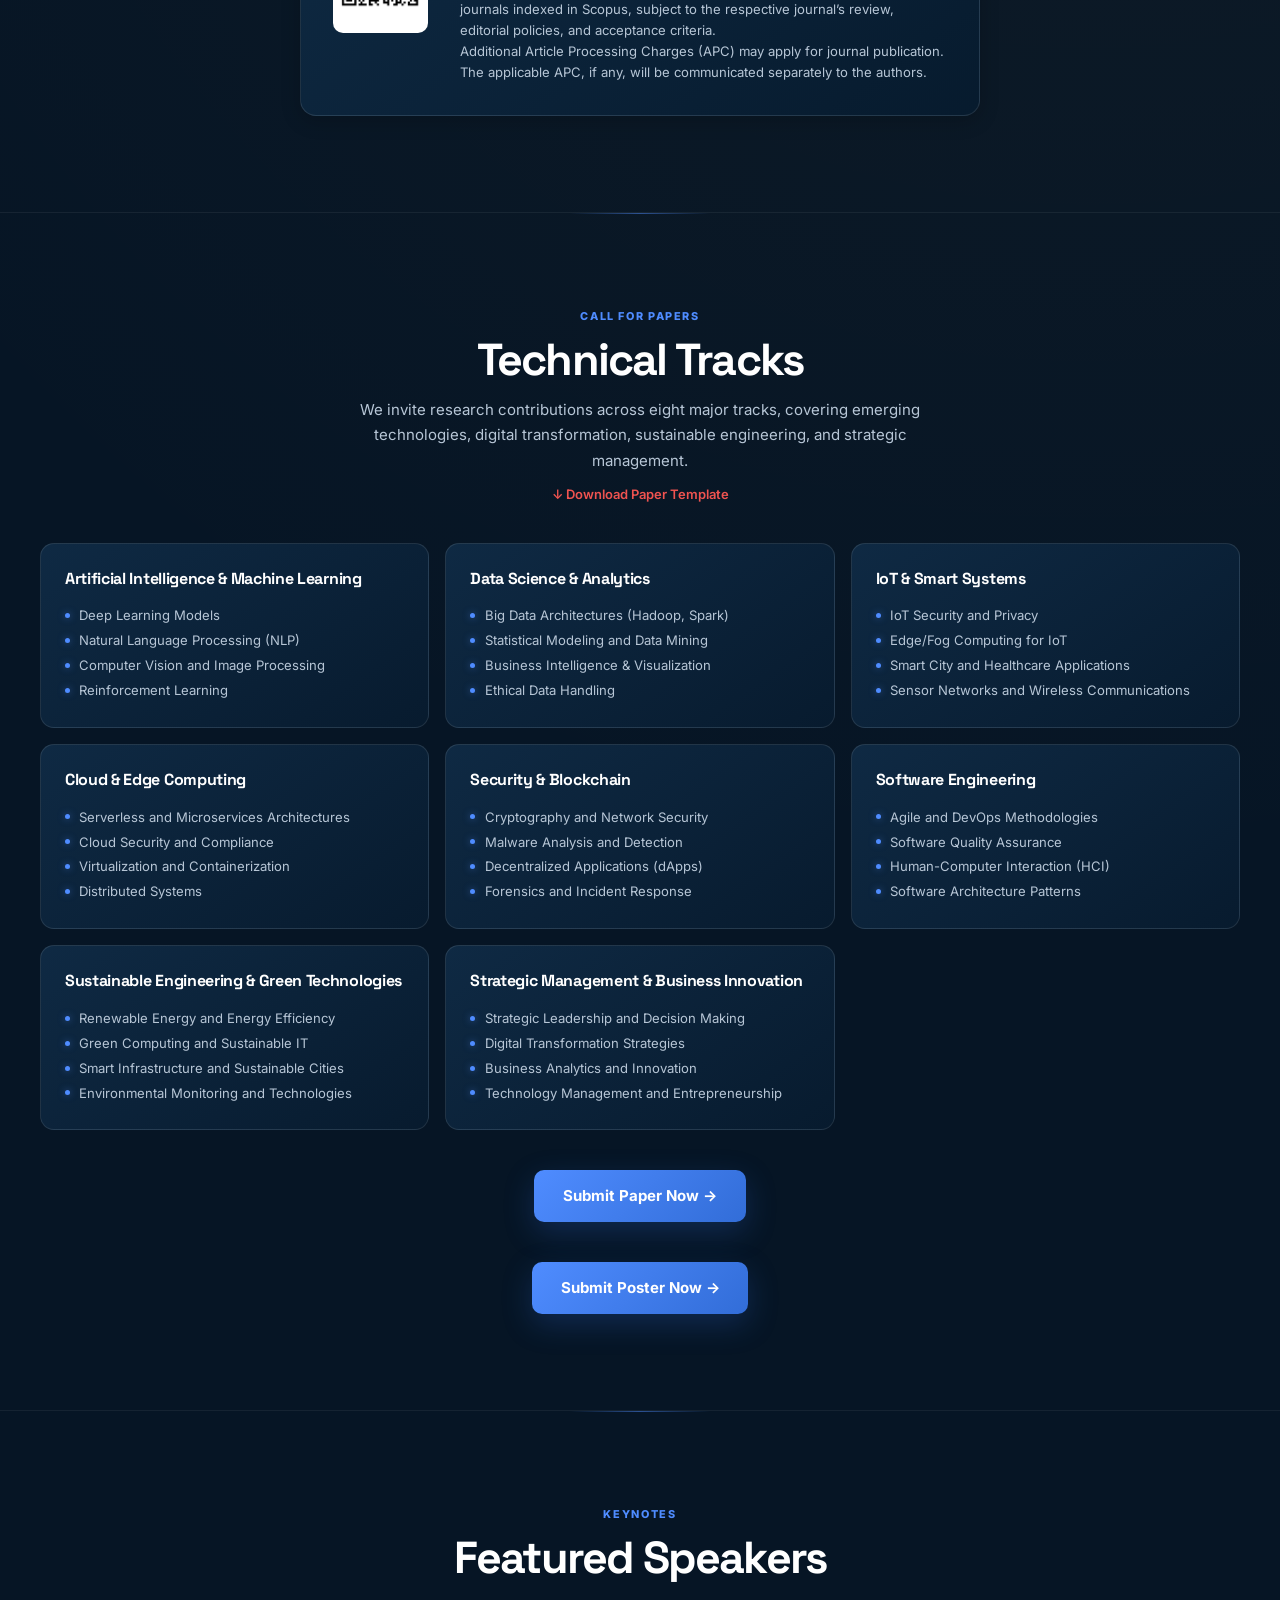
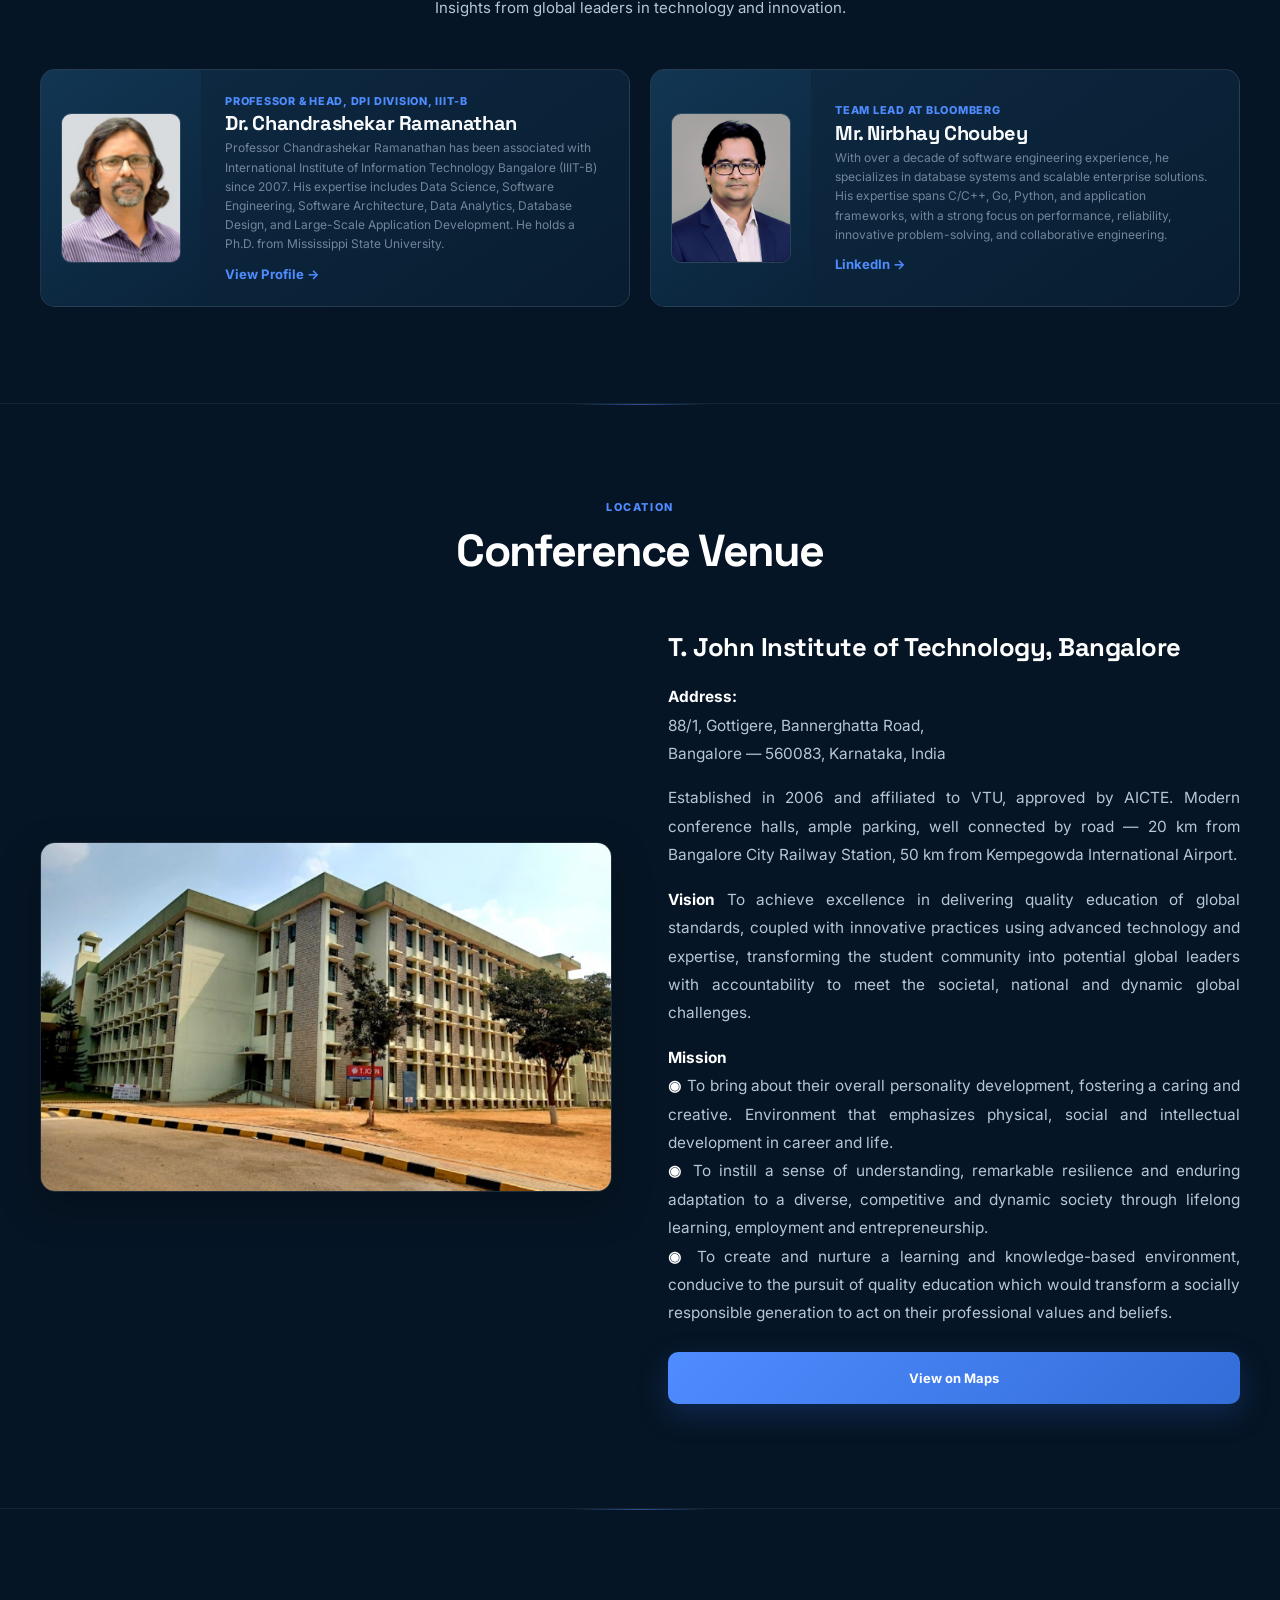
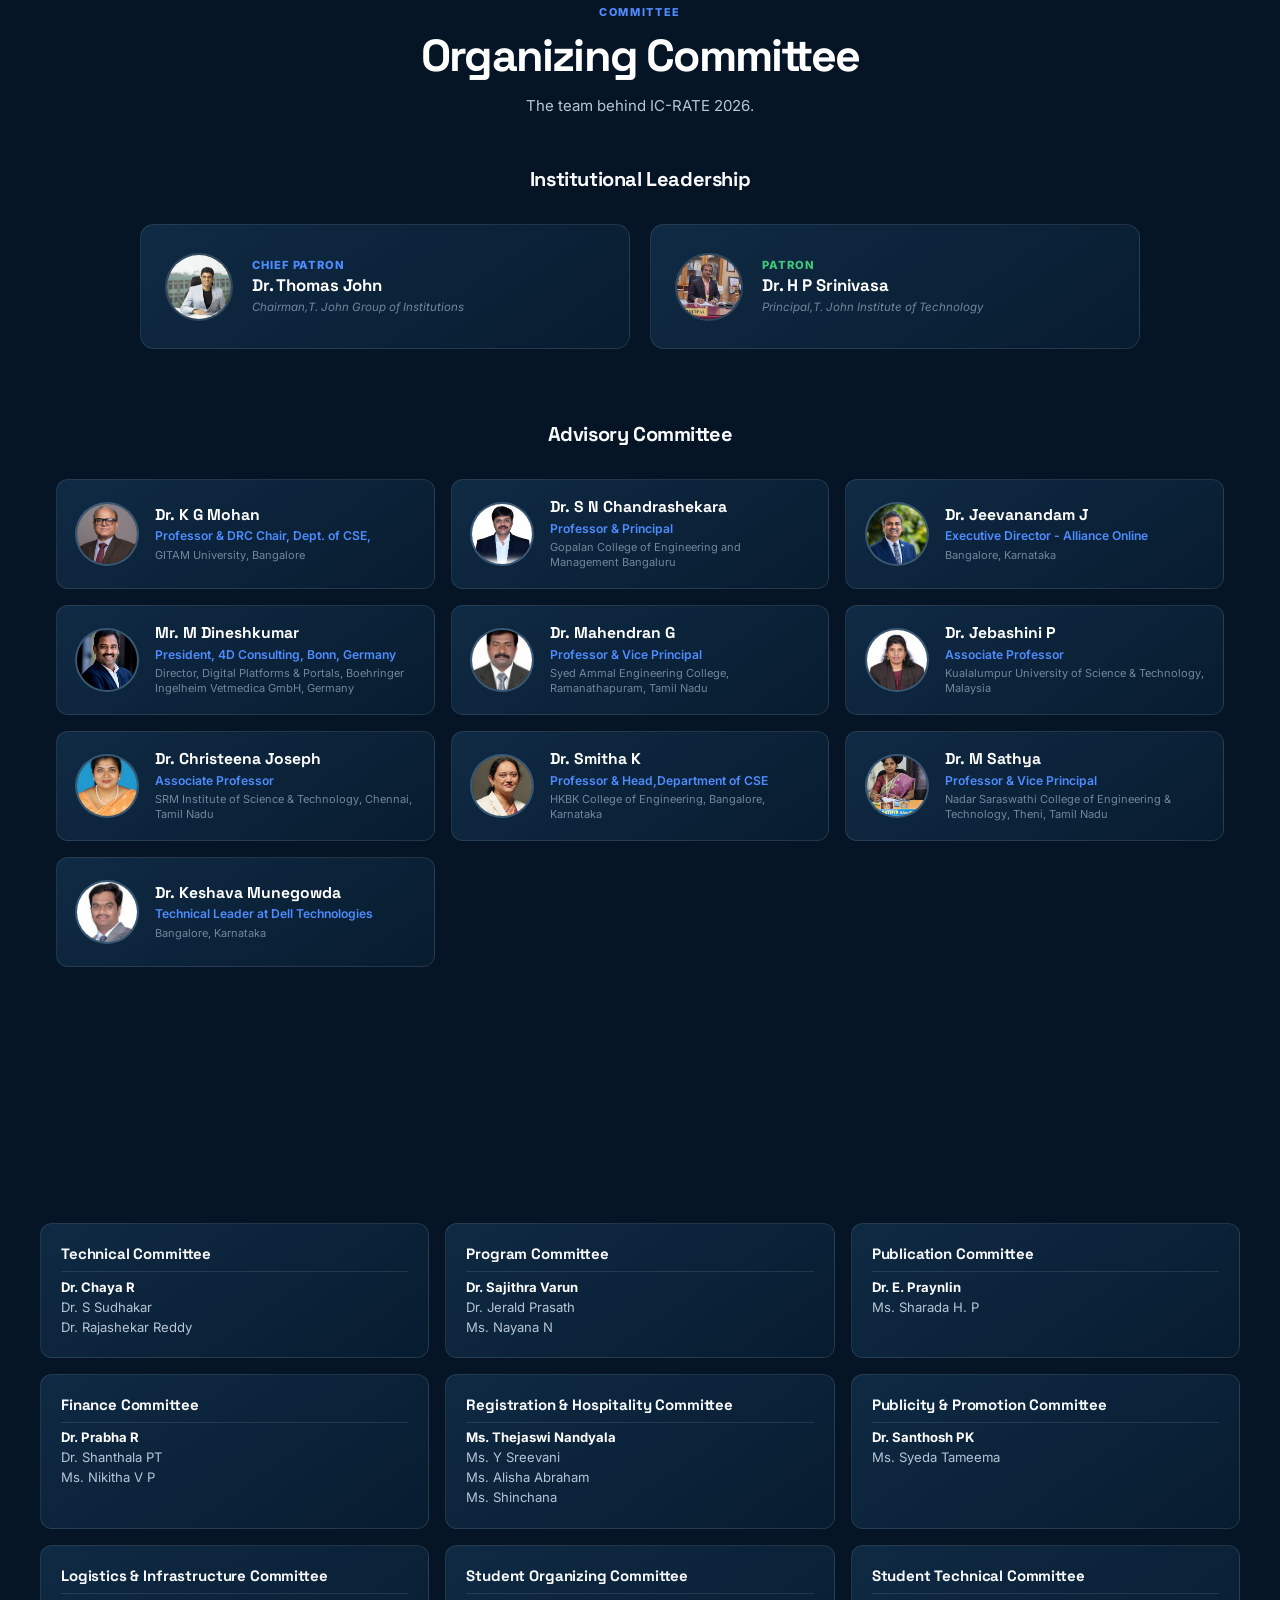
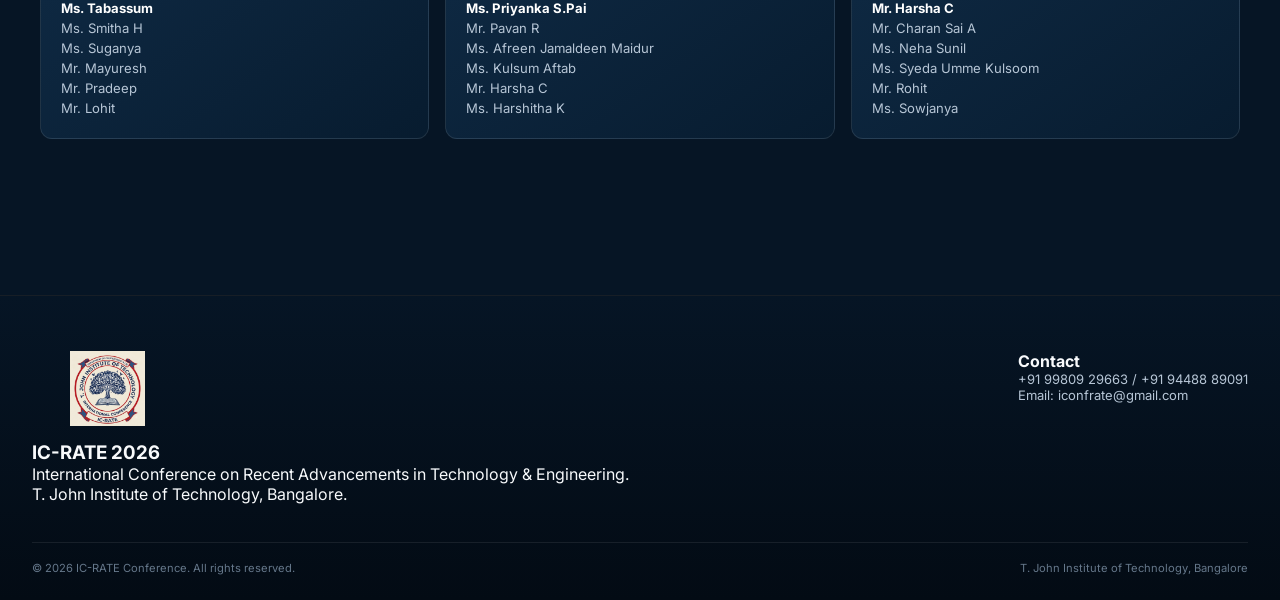
==== commit 9f410900: "poster.html" ====
--- a/index.html
+++ b/index.html
@@ -50,6 +50,9 @@
                 <a href="./submit-paper.html" class="nav-cta">
                     Submit Paper
                     </a>
+                <a href = "./poster.html" class = "nav-cta">
+                    Submit Poster
+                </a>
             </nav>
 
             <button class="mobile-btn" id="mob-btn" aria-label="Menu"><span></span><span></span><span></span></button>
@@ -66,6 +69,7 @@
             <a href="#committee" onclick="closeMob()">Committee</a>
             <a href="#contact" onclick="closeMob()">Contact</a>
             <a href="./submit-paper.html" target="_blank" class="nav-cta" onclick="closeMob()">Submit Paper</a>
+            <a href="./poster.html" target="_blank" class="nav-cta" onclick="closeMob()">Submit Poster</a>
         </nav>
     </header>
 
@@ -98,6 +102,7 @@
             </div>
 
             <div class="hero-btns">
+                <a href = "./poster.html" target="_blank" class="btn btn-w">Submit Your Poster →</a>
                 <a href="./submit-paper.html" target="_blank" class="btn btn-w">Submit Your Paper →</a>
                 <a href="#fees" class="btn btn-ghost">Register Now</a>
             </div>
@@ -556,6 +561,12 @@
                class="btn btn-accent">
                 Submit Paper Now →
             </a>
+        </div>
+        <div style="text-align:center;margin-top:2.5rem;" data-anim>
+            <a href="./poster.html" target="_blank"
+               class="btn btn-accent">
+                Submit Poster Now →
+            </a>
 
         </div>
 
--- a/style.css
+++ b/style.css
@@ -4288,3 +4288,9 @@
 /* =========================================================
    END — VISION & MISSION
 ========================================================= */
+/* =========================================
+IC-RATE 2026 — PREMIUM POSTER PAGE DESIGN
+Add this at the END of style.css
+========================================= */
+
+/* Page background */
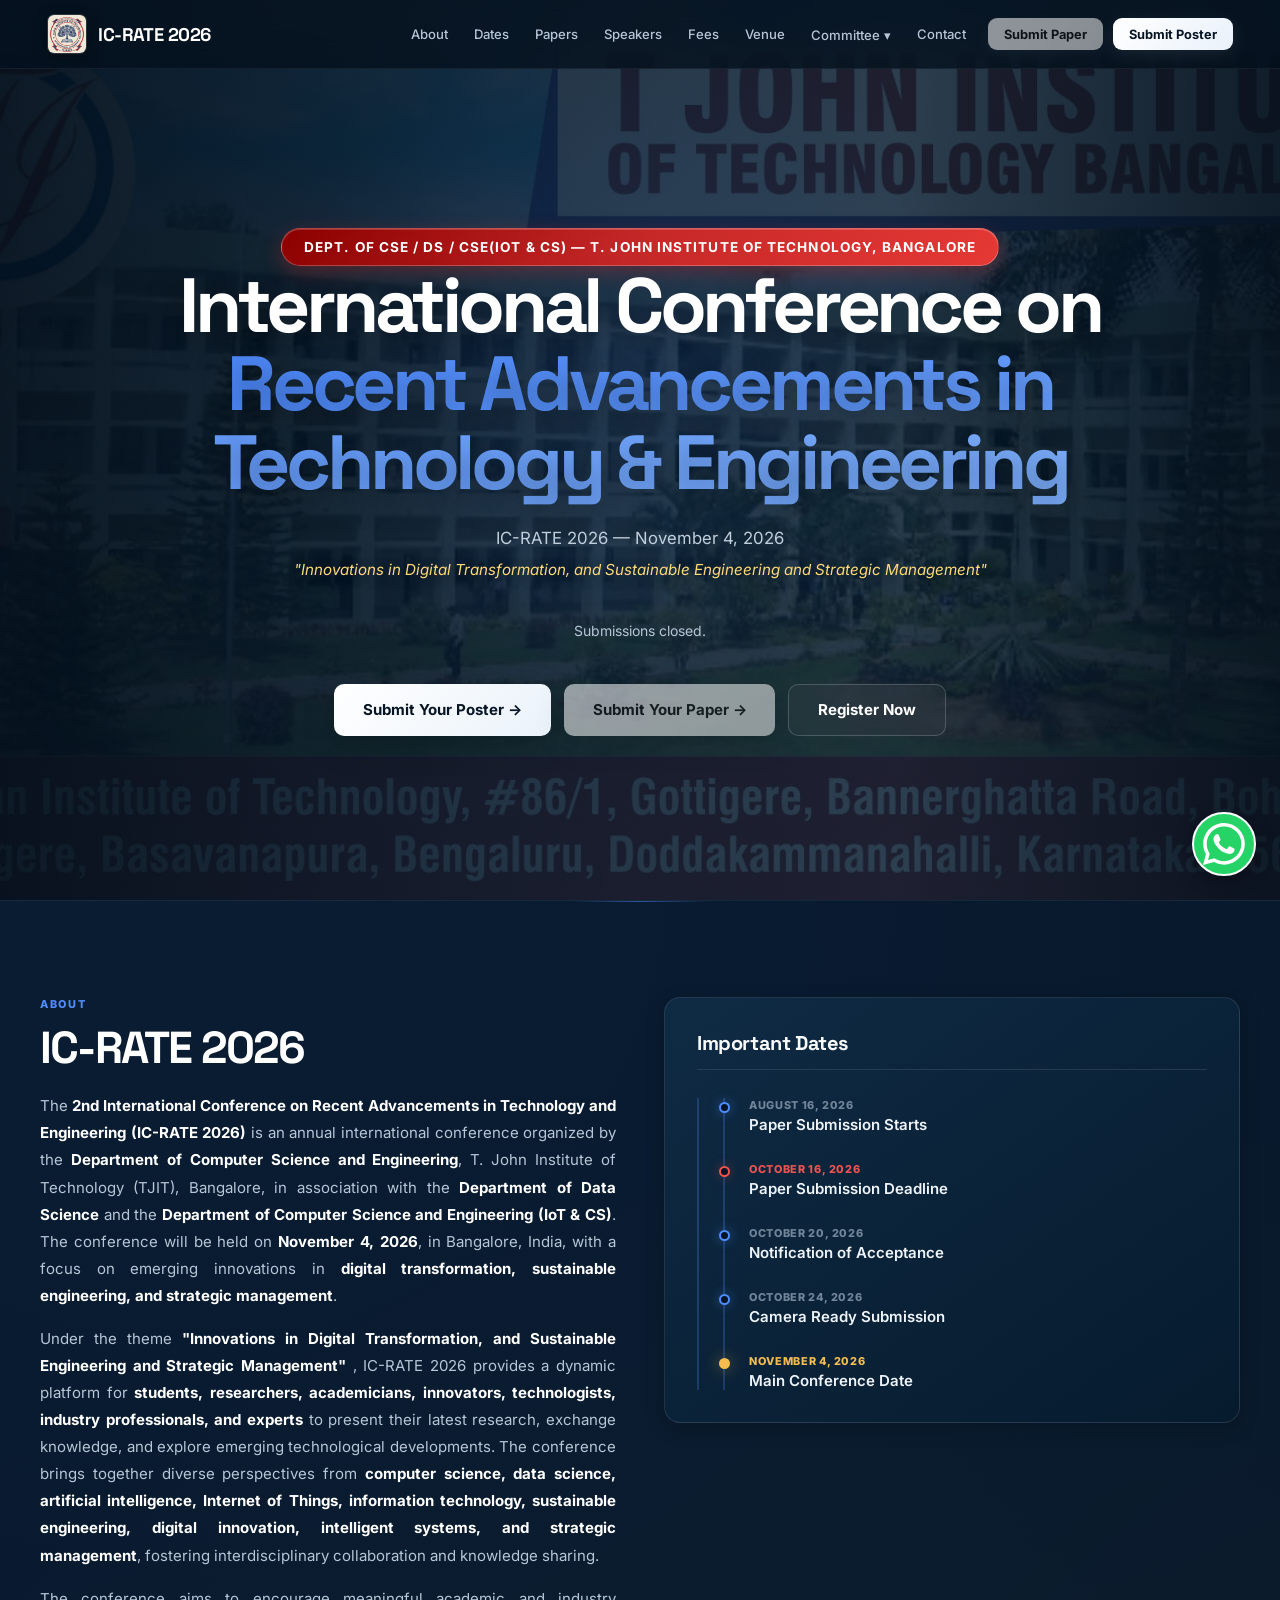
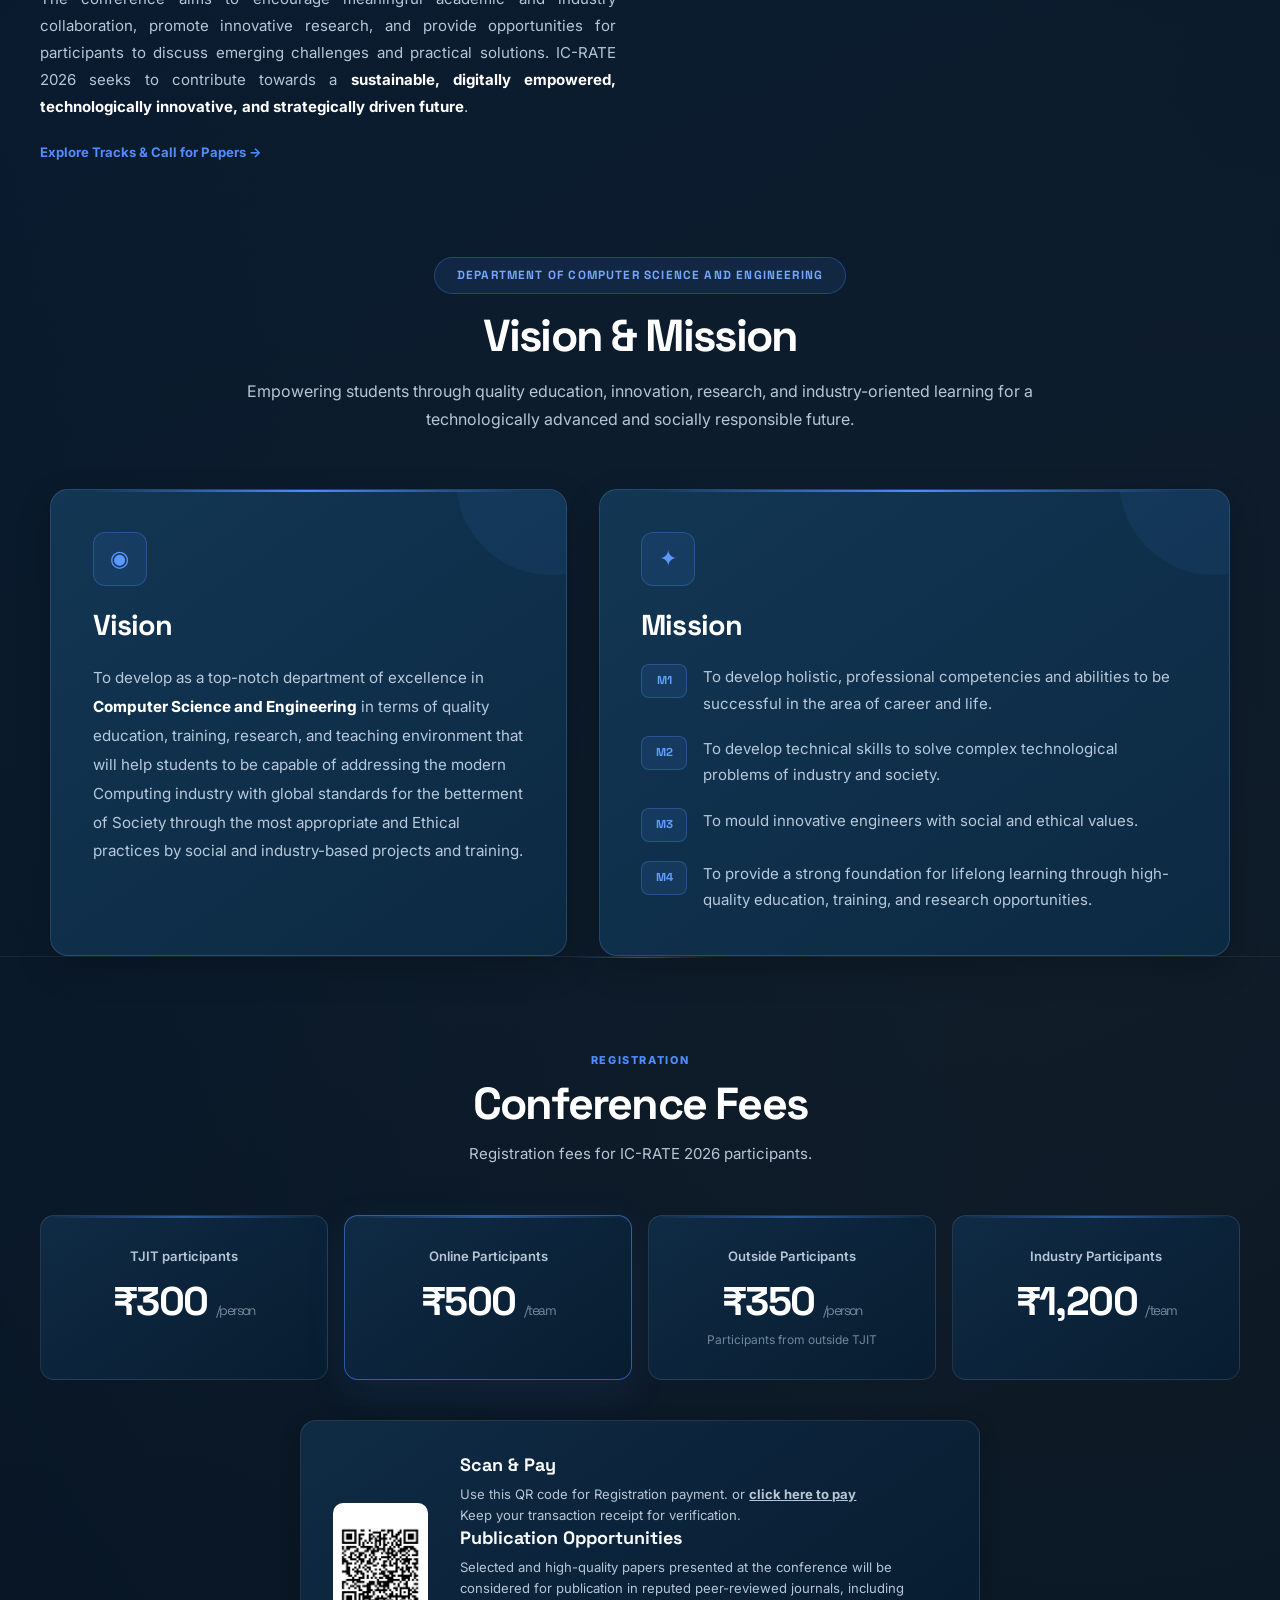
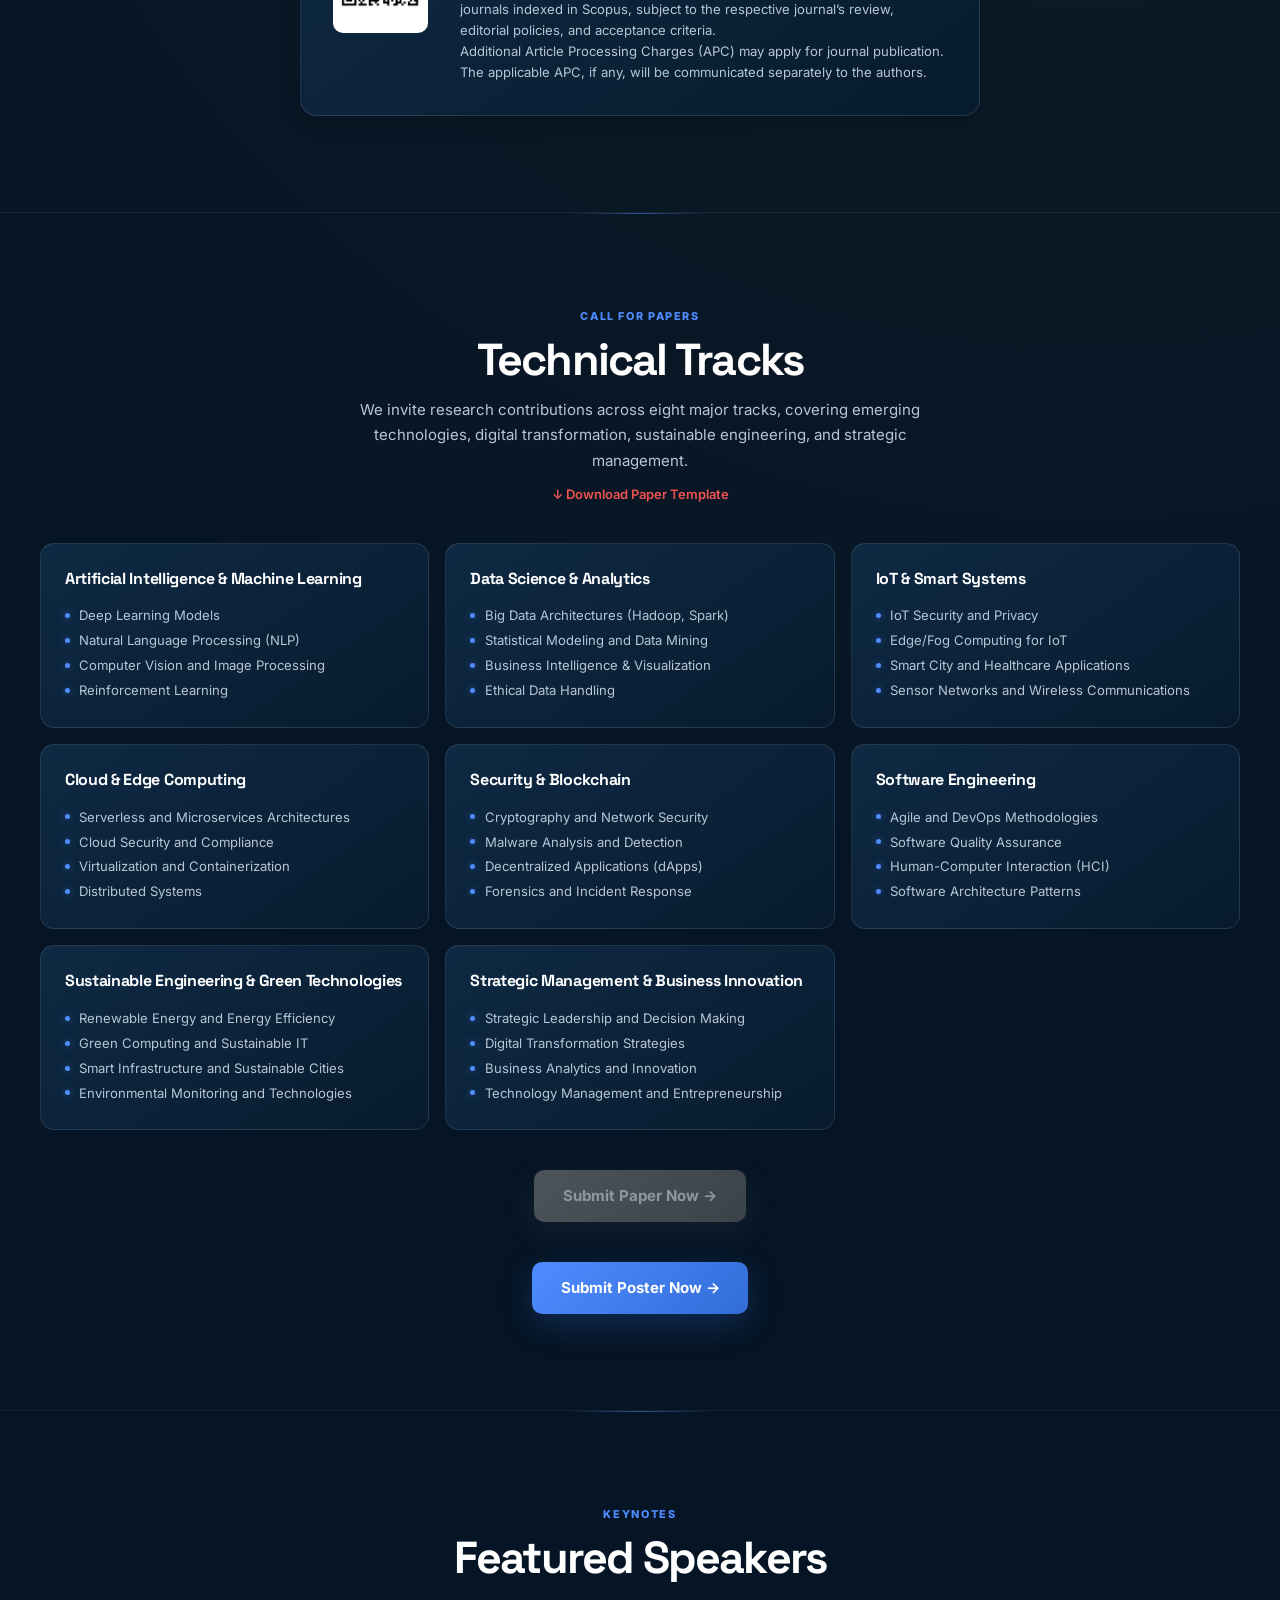
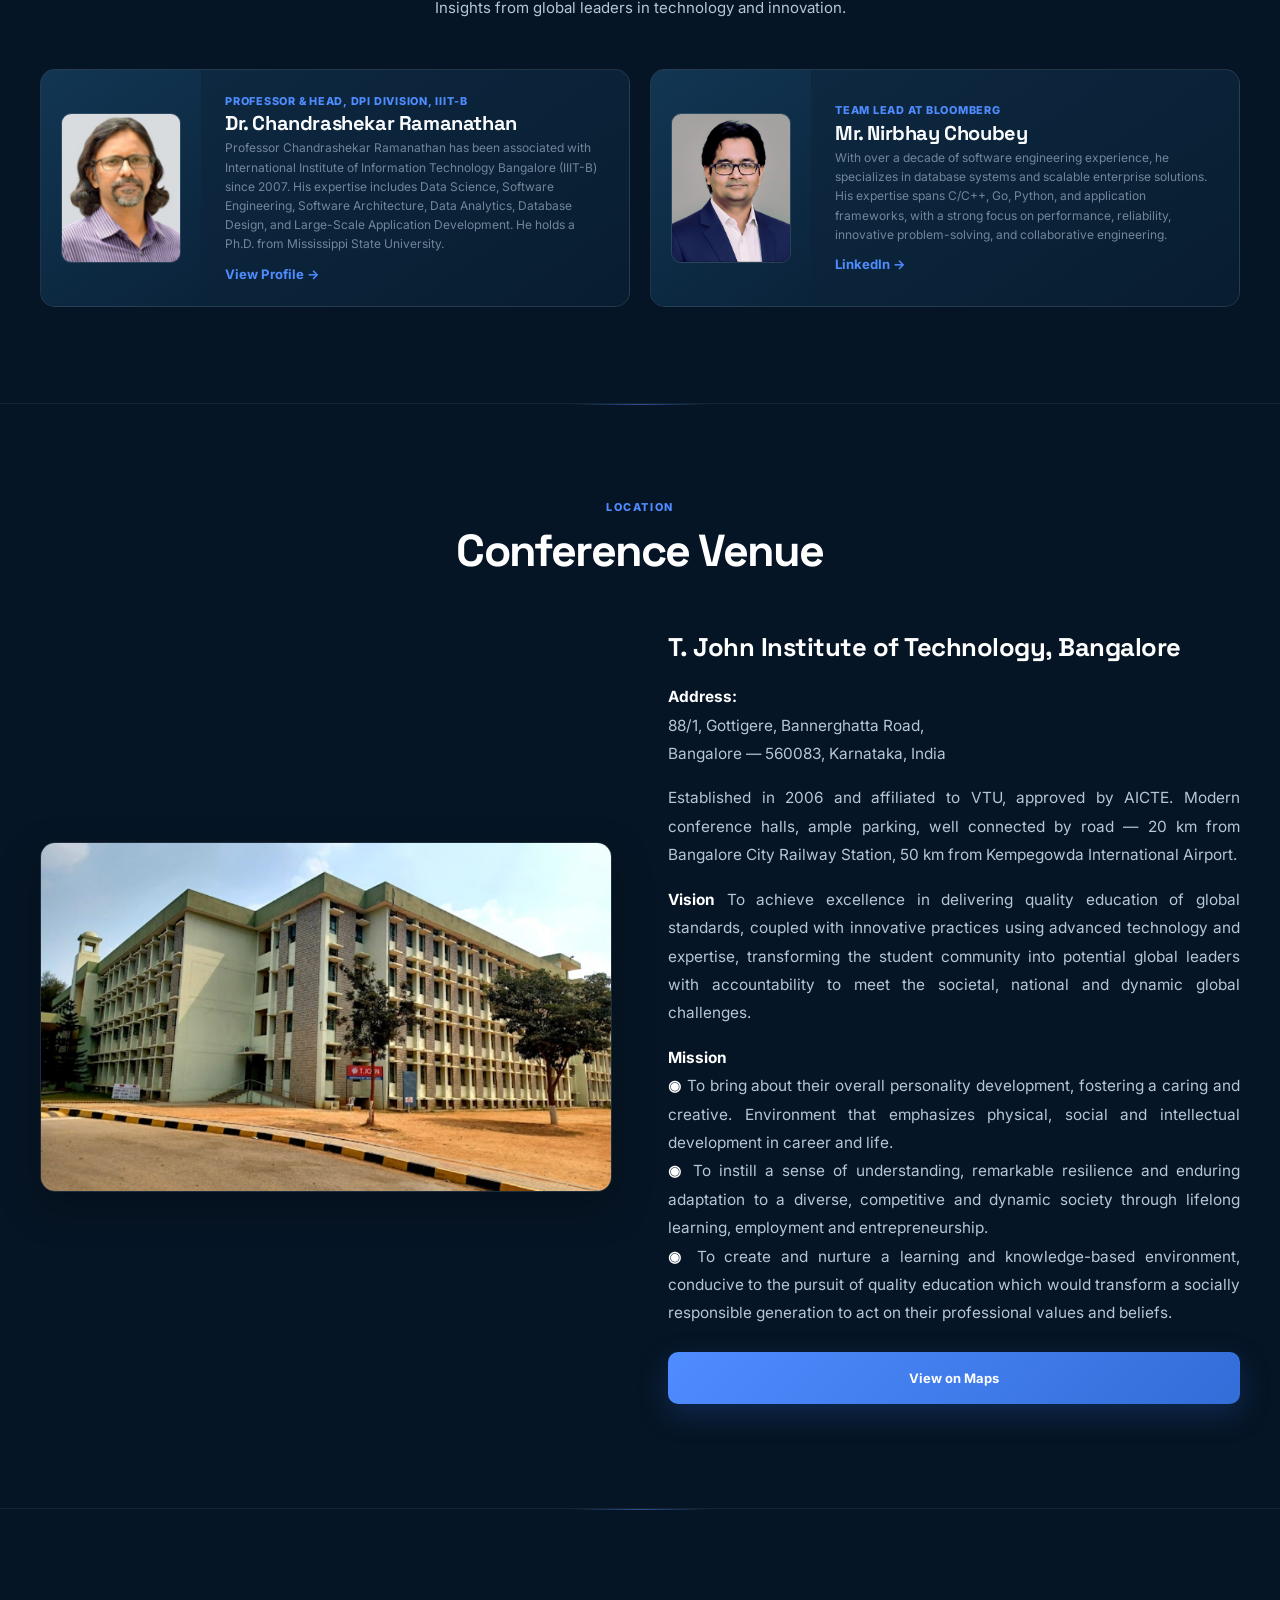
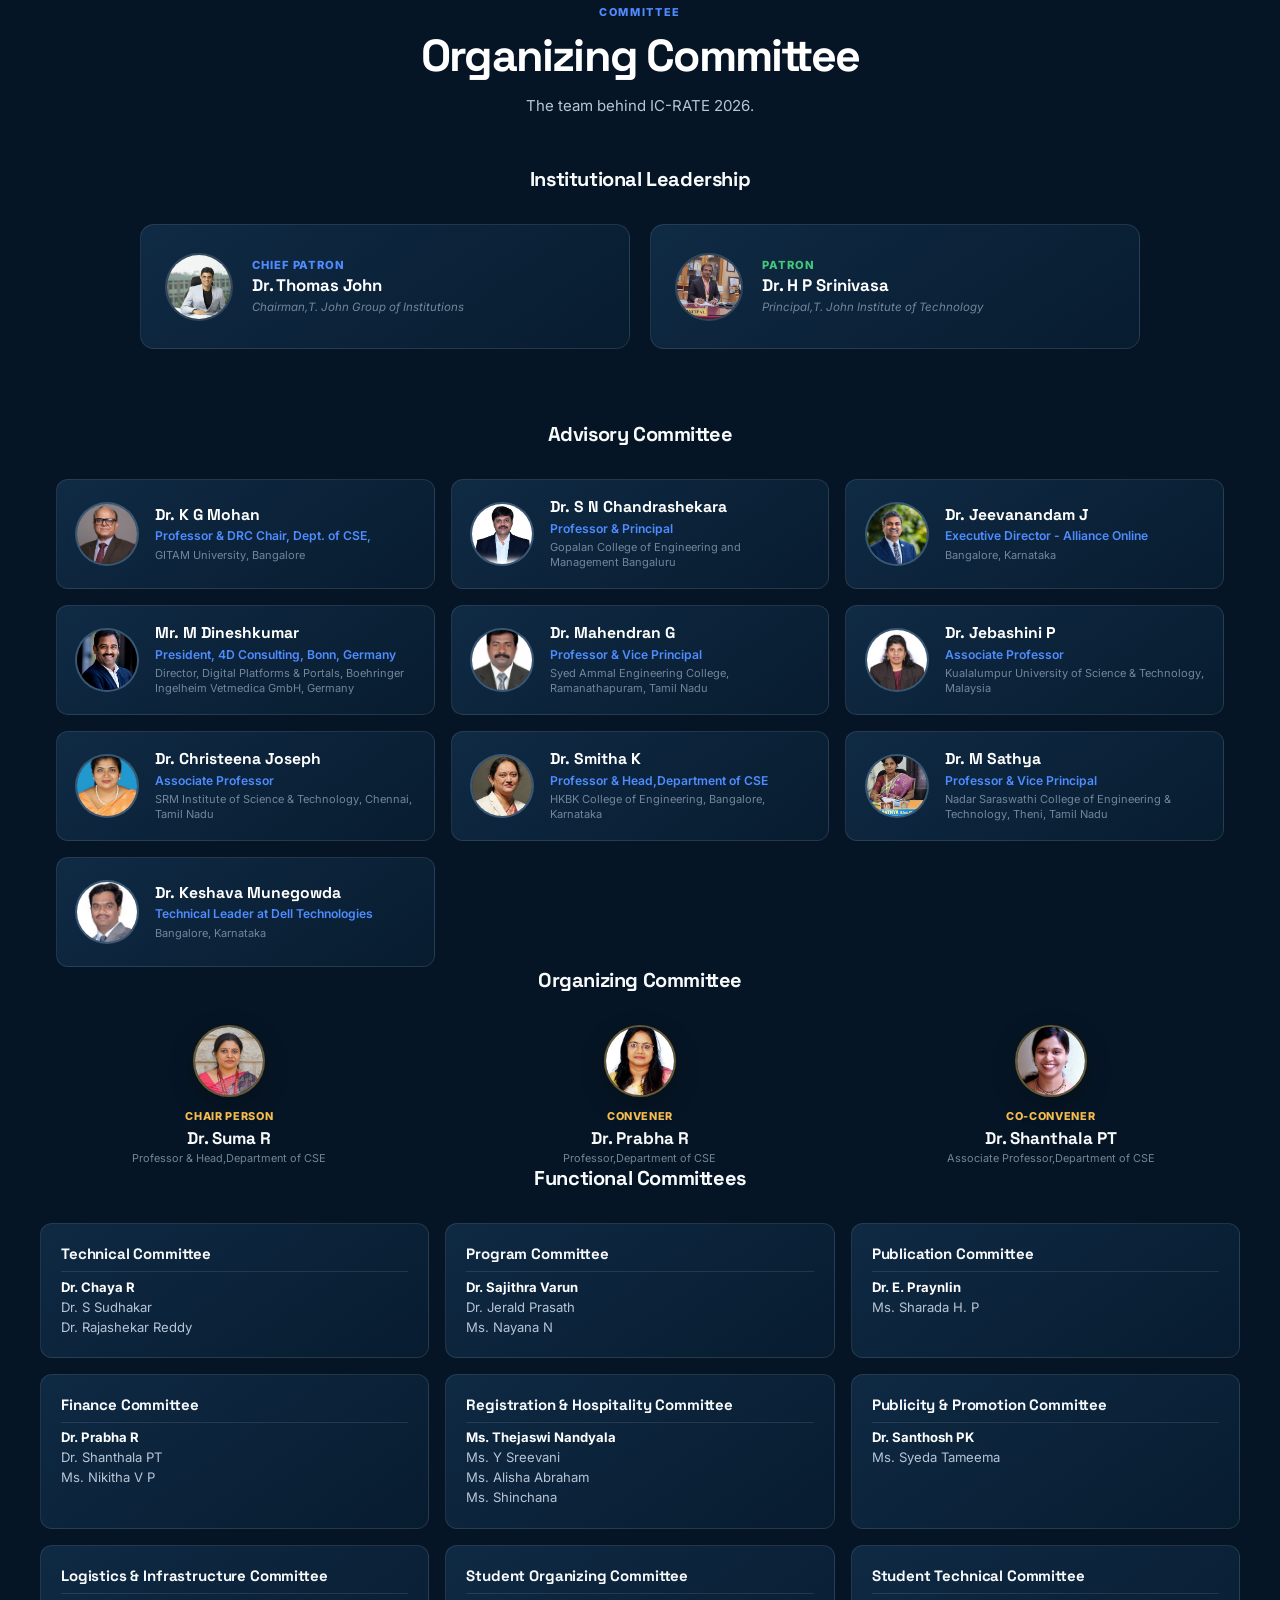
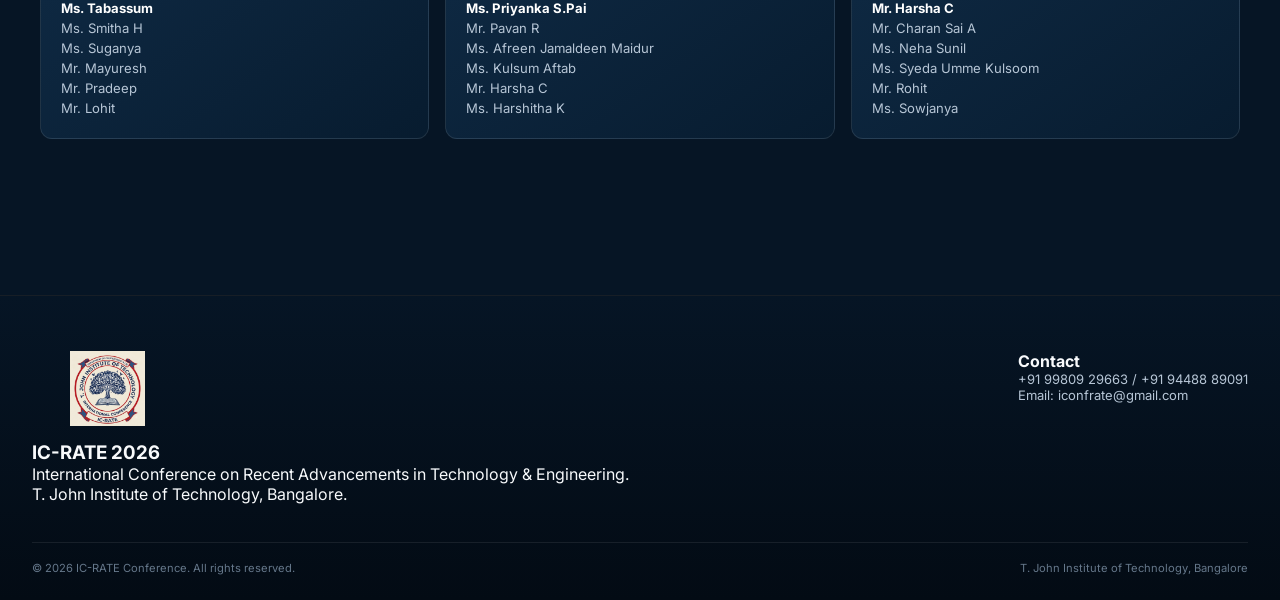
==== commit a9ab705f: "submittion diabled" ====
--- a/index.html
+++ b/index.html
@@ -47,9 +47,9 @@
                     </div>
                 </div>
                 <a href="#contact">Contact</a>
-                <a href="./submit-paper.html" class="nav-cta">
+                <a href="./submit-paper.html" class="nav-cta is-disabled" aria-disabled="true" tabindex="-1" onclick="return false;">
                     Submit Paper
-                    </a>
+                </a>
                 <a href = "./poster.html" class = "nav-cta">
                     Submit Poster
                 </a>
@@ -68,7 +68,7 @@
             <a href="#venue" onclick="closeMob()">Venue</a>
             <a href="#committee" onclick="closeMob()">Committee</a>
             <a href="#contact" onclick="closeMob()">Contact</a>
-            <a href="./submit-paper.html" target="_blank" class="nav-cta" onclick="closeMob()">Submit Paper</a>
+            <a href="./submit-paper.html" target="_blank" class="nav-cta is-disabled" aria-disabled="true" tabindex="-1" onclick="return false;">Submit Paper</a>
             <a href="./poster.html" target="_blank" class="nav-cta" onclick="closeMob()">Submit Poster</a>
         </nav>
     </header>
@@ -103,7 +103,7 @@
 
             <div class="hero-btns">
                 <a href = "./poster.html" target="_blank" class="btn btn-w">Submit Your Poster →</a>
-                <a href="./submit-paper.html" target="_blank" class="btn btn-w">Submit Your Paper →</a>
+                <a href="./submit-paper.html" target="_blank" class="btn btn-w is-disabled" aria-disabled="true" tabindex="-1" onclick="return false;">Submit Your Paper →</a>
                 <a href="#fees" class="btn btn-ghost">Register Now</a>
             </div>
         </div>
@@ -552,13 +552,13 @@
         </div>
 
 
-        <!-- SUBMIT PAPER BUTTON -->
-
         <div style="text-align:center;margin-top:2.5rem;" data-anim>
-
             <a href="./submit-paper.html"
                target="_blank"
-               class="btn btn-accent">
+               class="btn btn-accent is-disabled"
+               aria-disabled="true"
+               tabindex="-1"
+               onclick="return false;">
                 Submit Paper Now →
             </a>
         </div>
--- a/style.css
+++ b/style.css
@@ -313,6 +313,13 @@
         0 8px 25px rgba(255,255,255,0.15);
 }
 
+.is-disabled {
+    opacity: 0.55 !important;
+    cursor: not-allowed !important;
+    pointer-events: none;
+    filter: grayscale(1);
+}
+
 
 /* =========================================================
    MOBILE BUTTON
